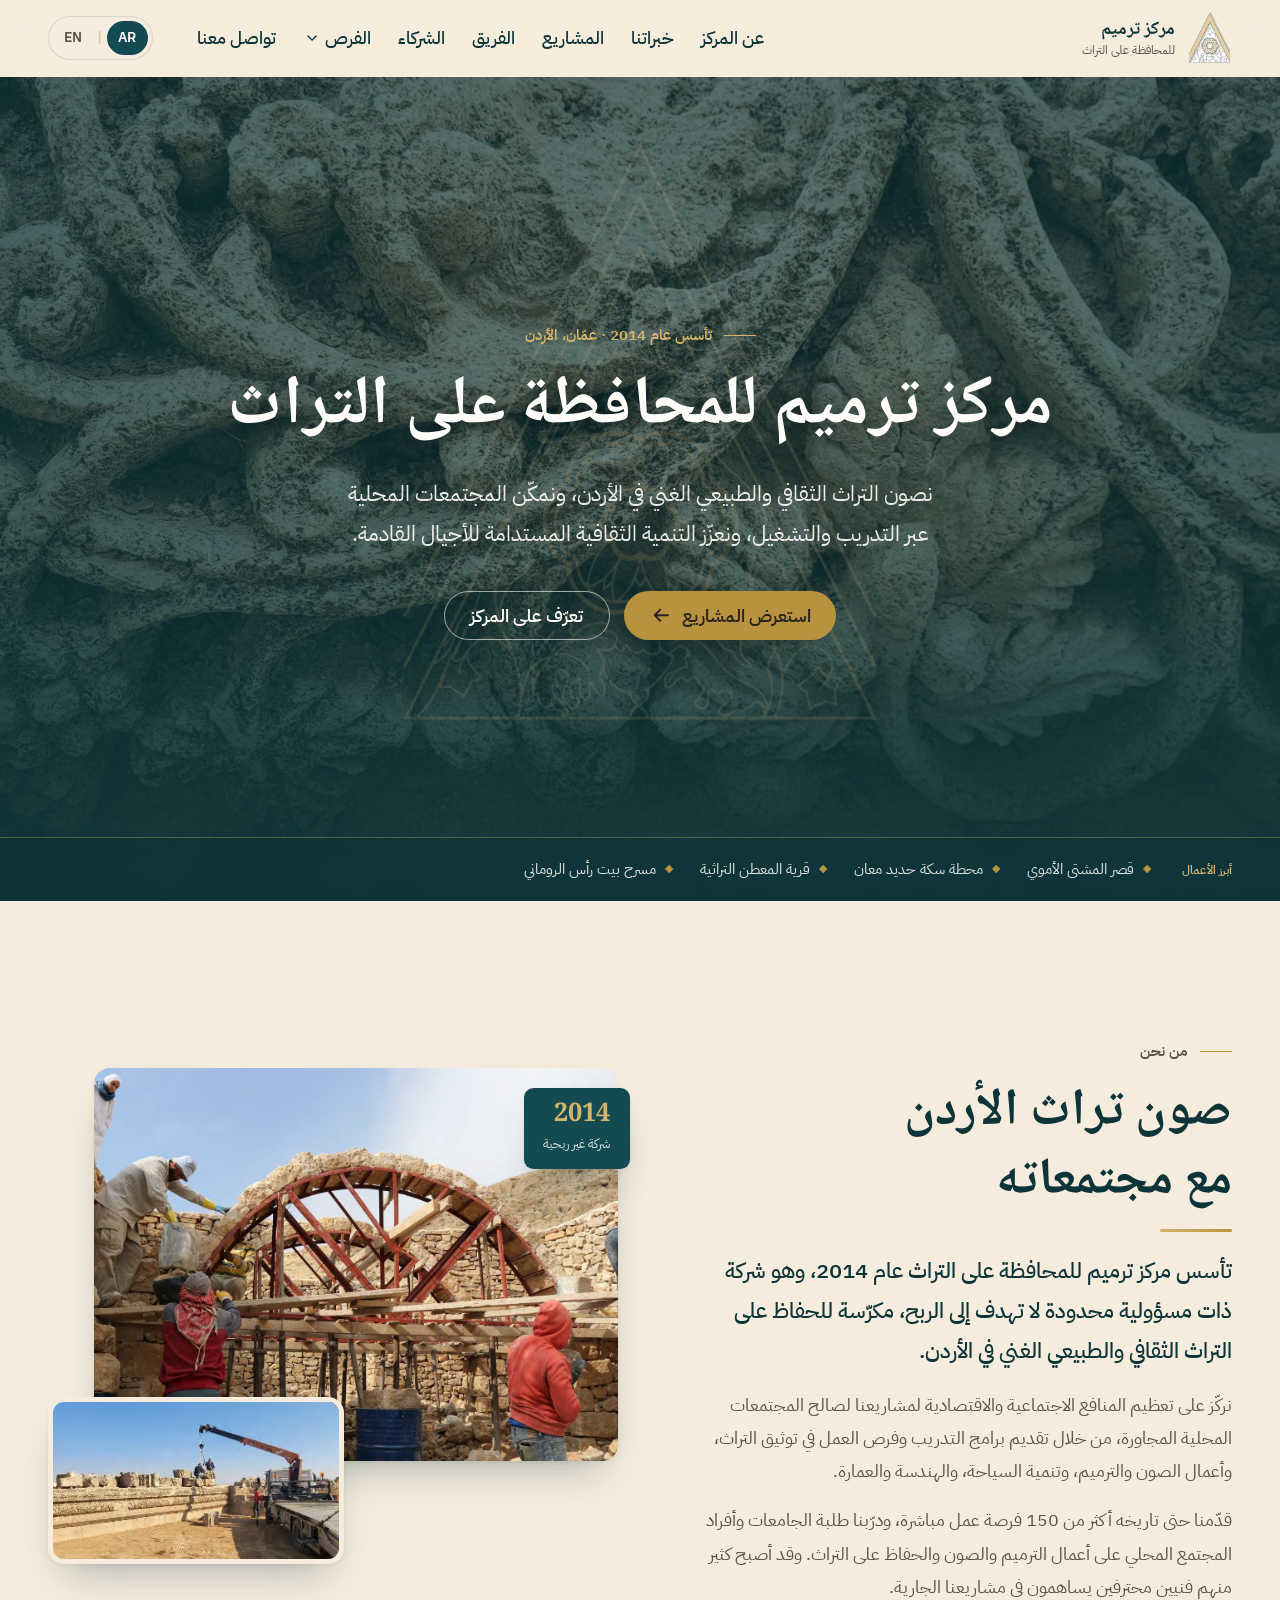
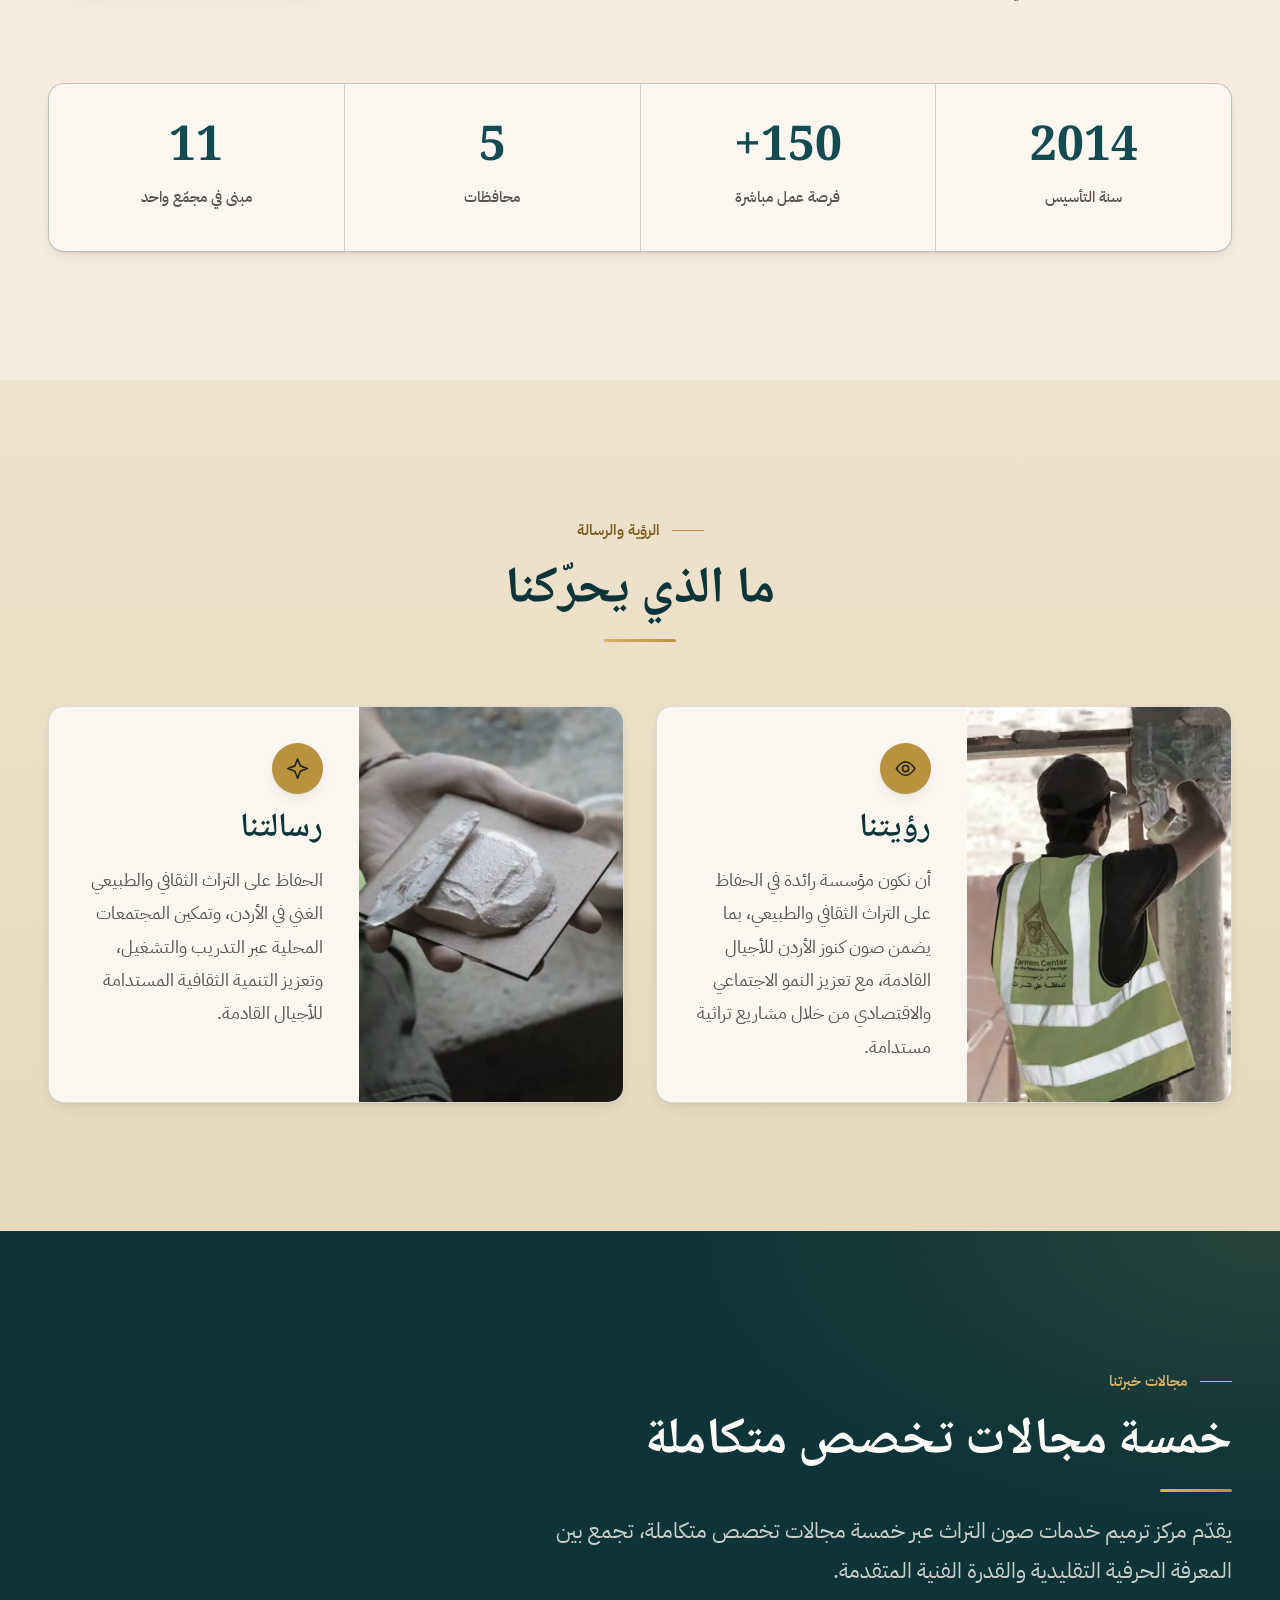
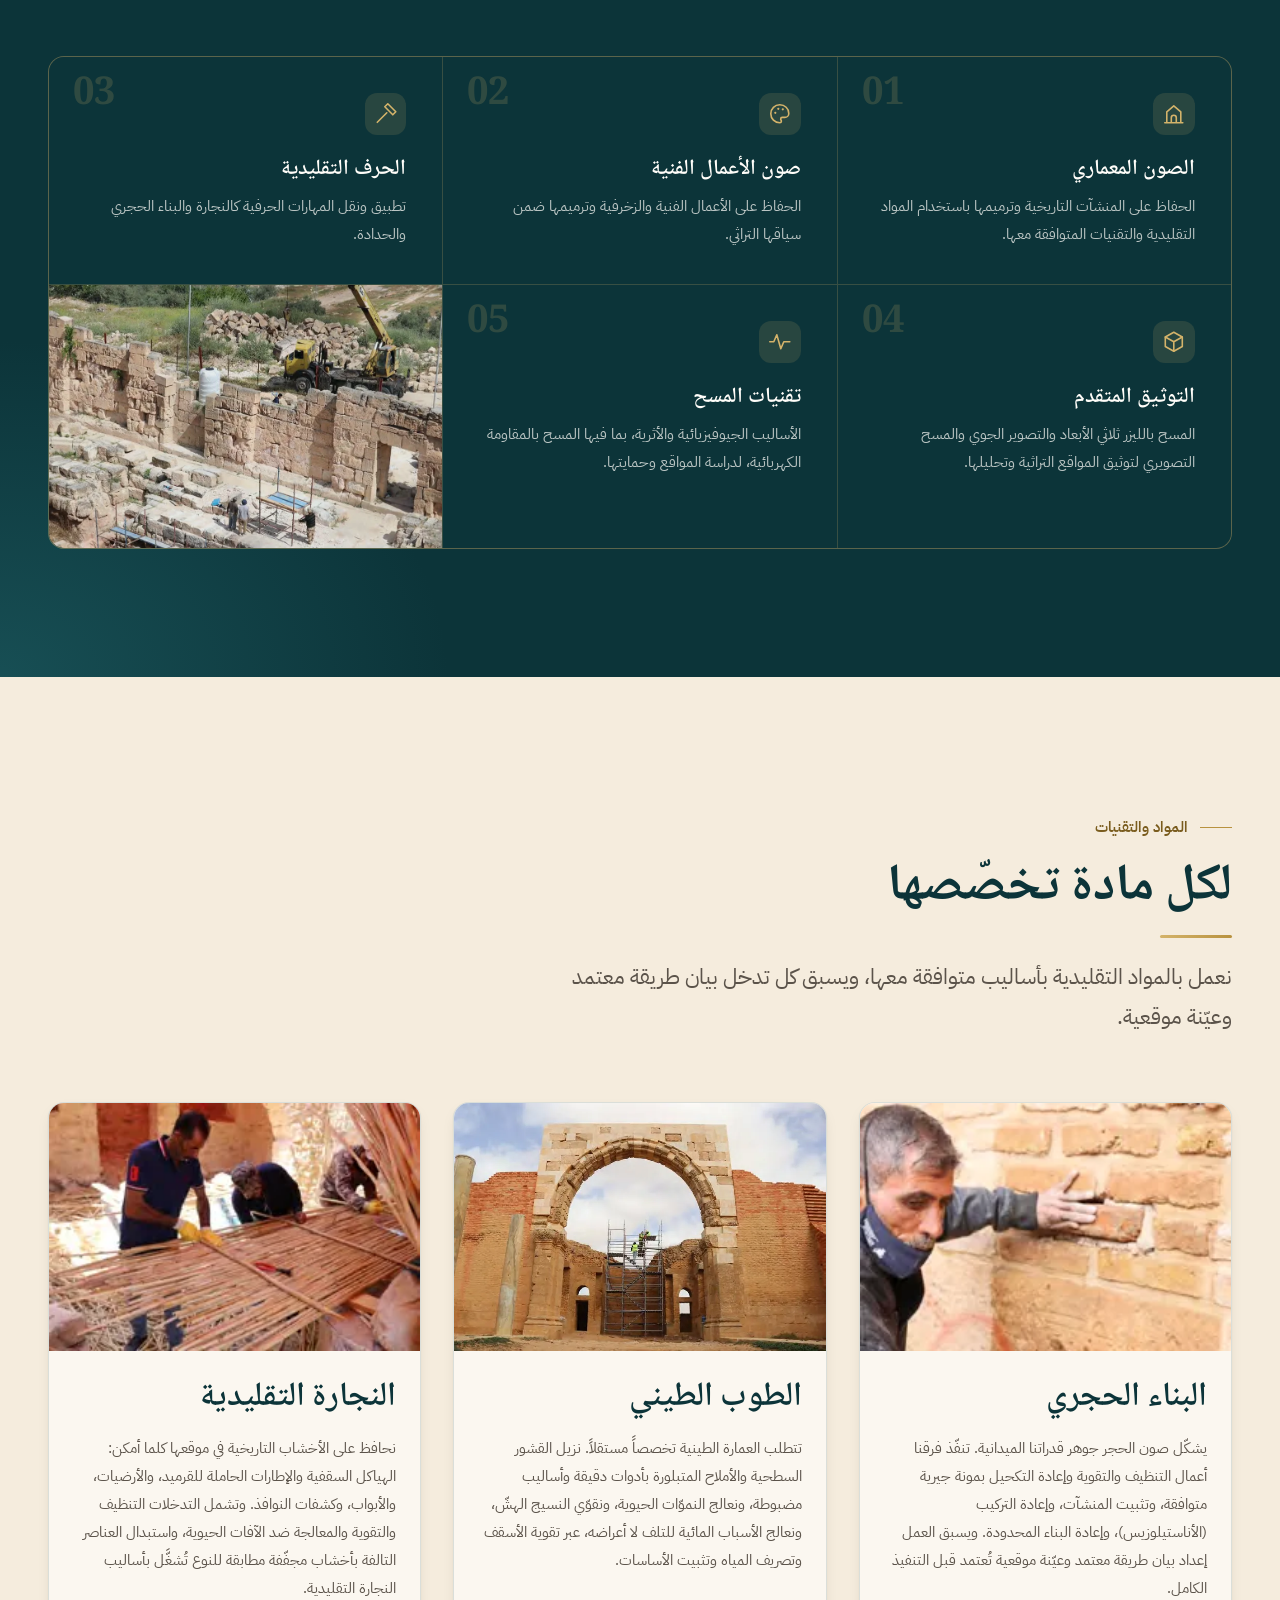
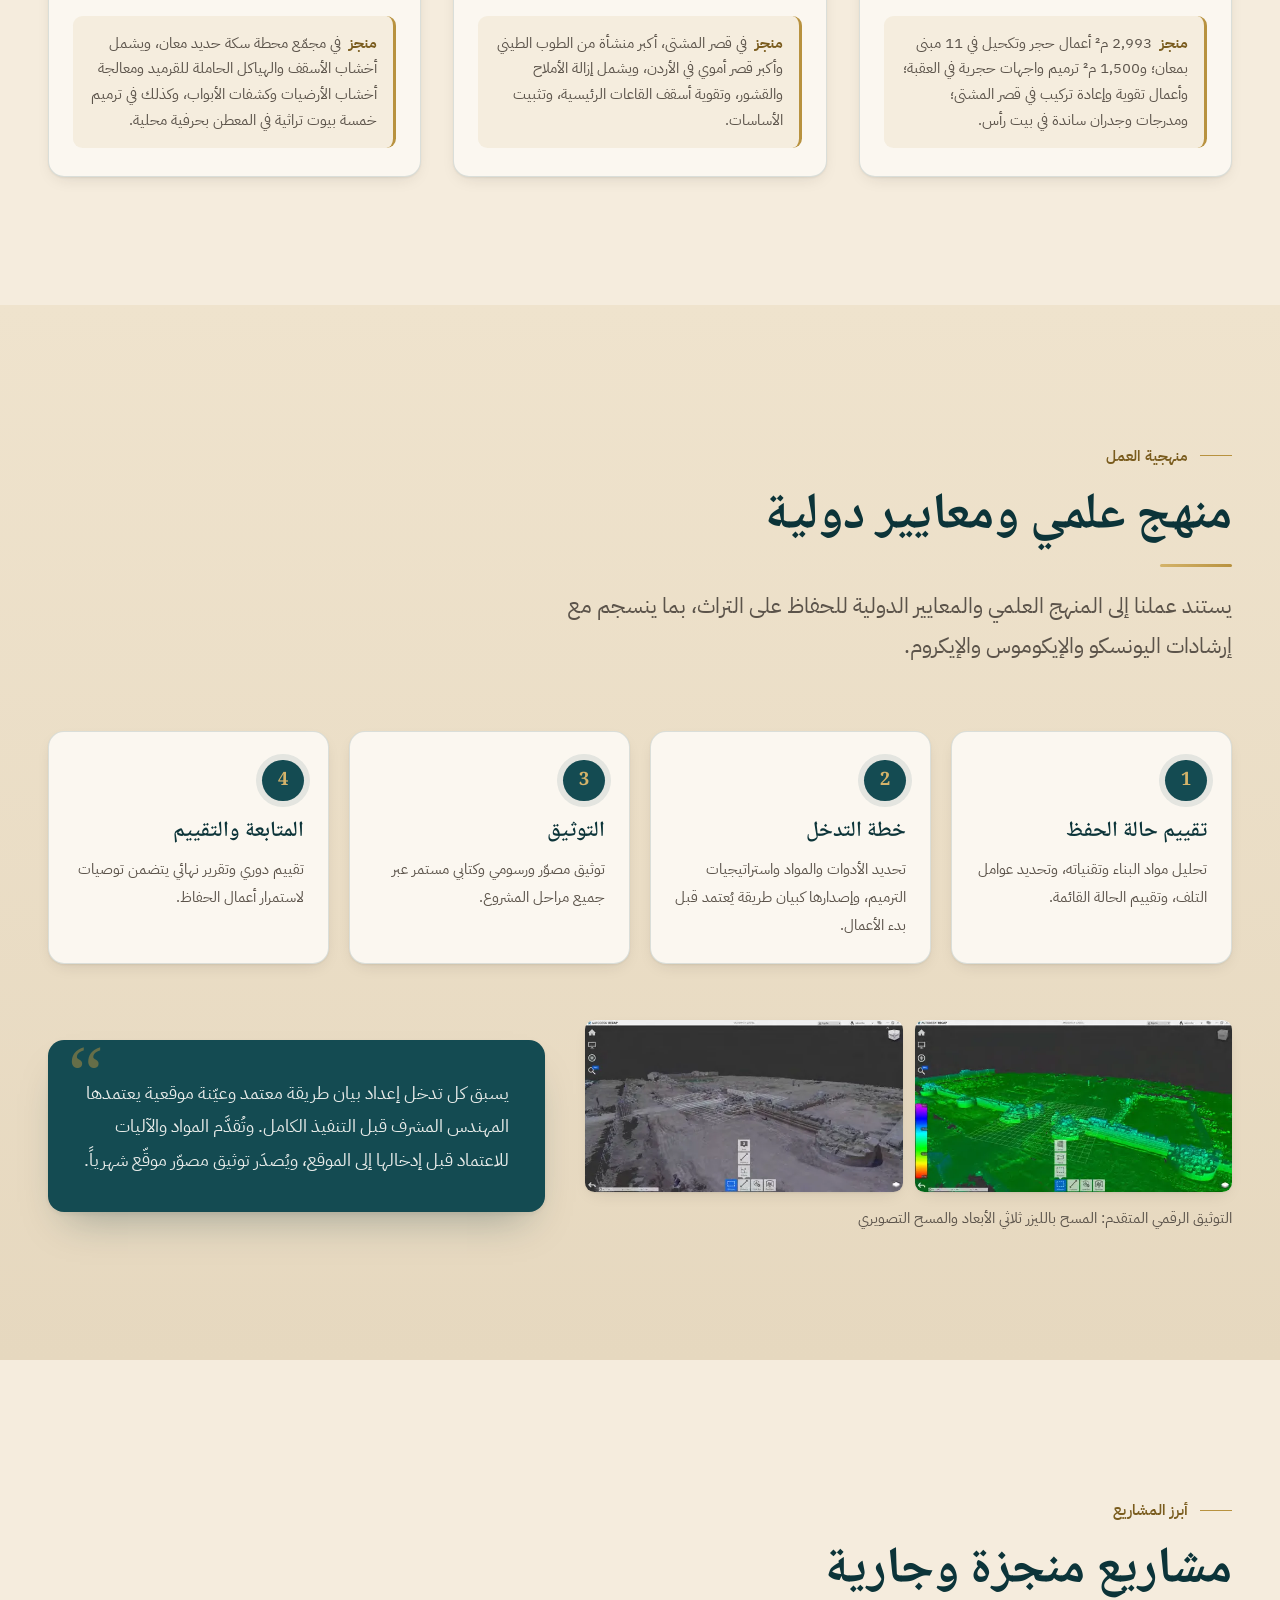
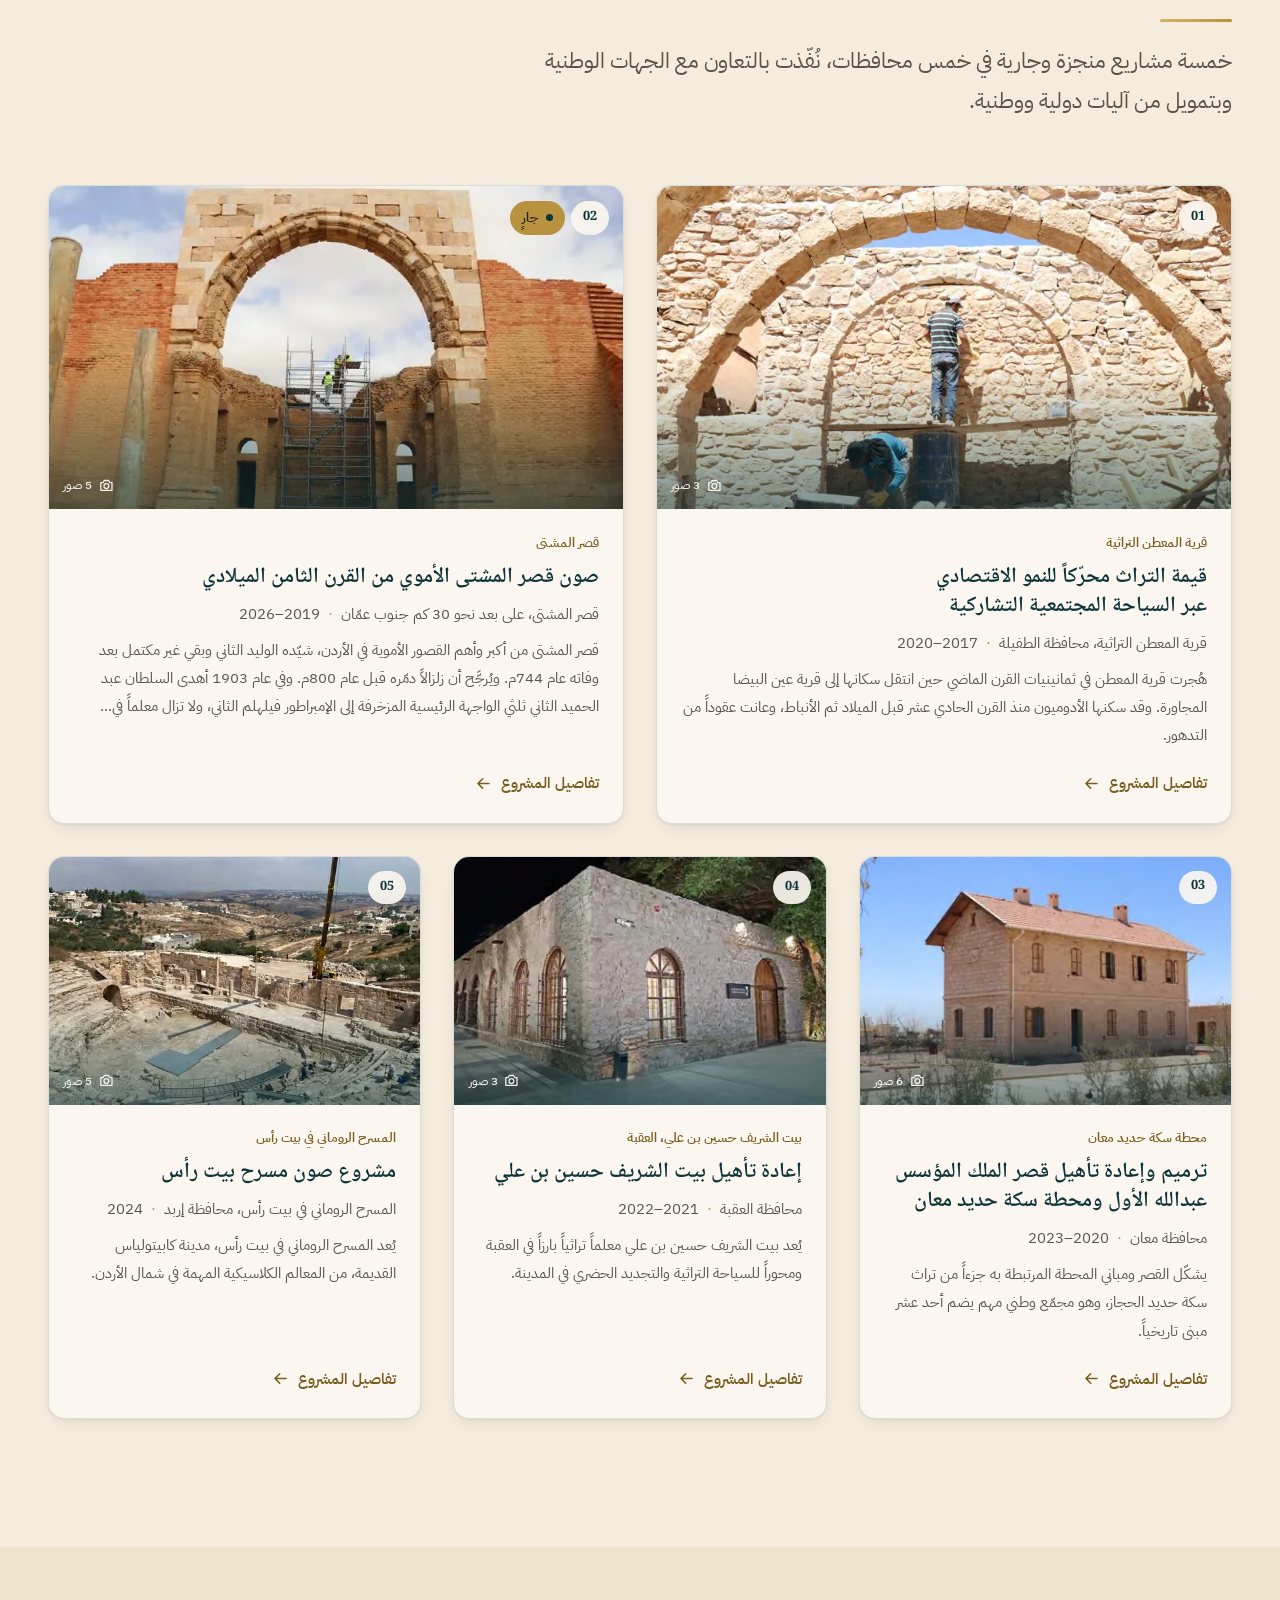
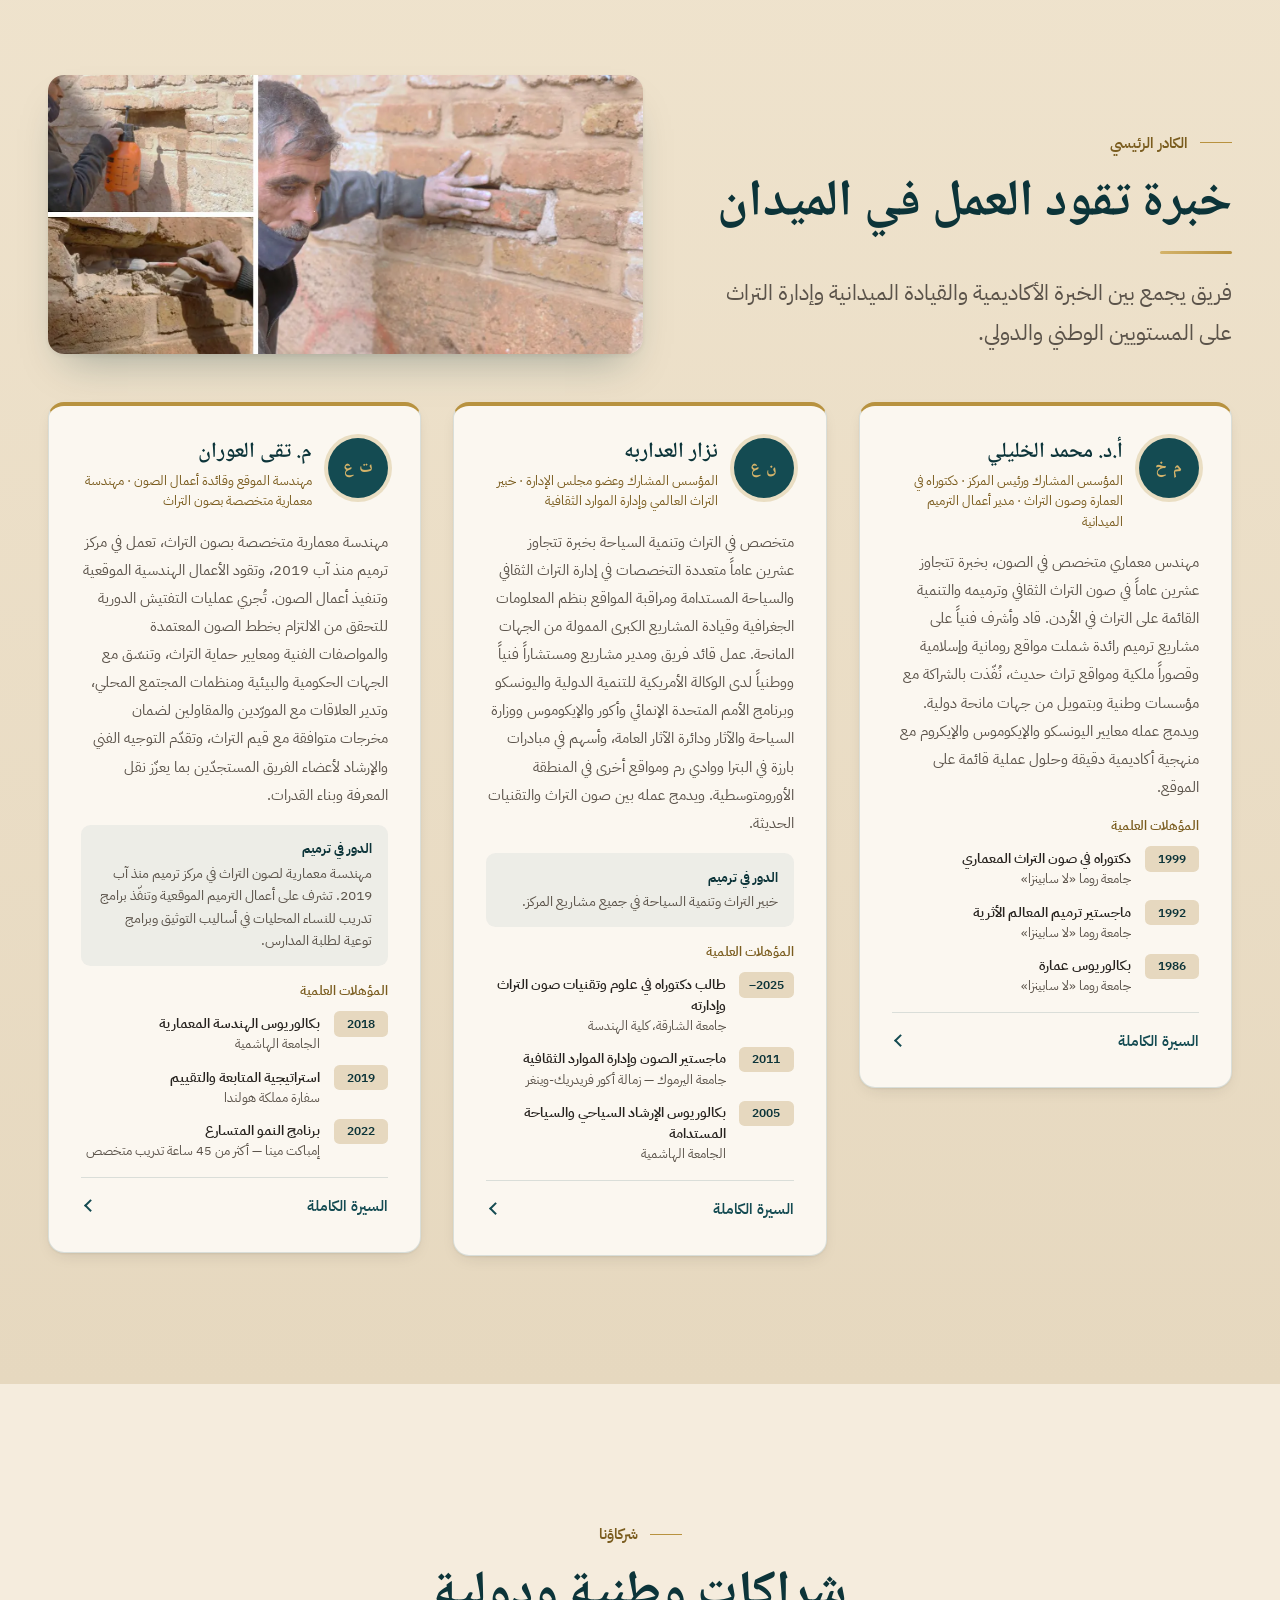
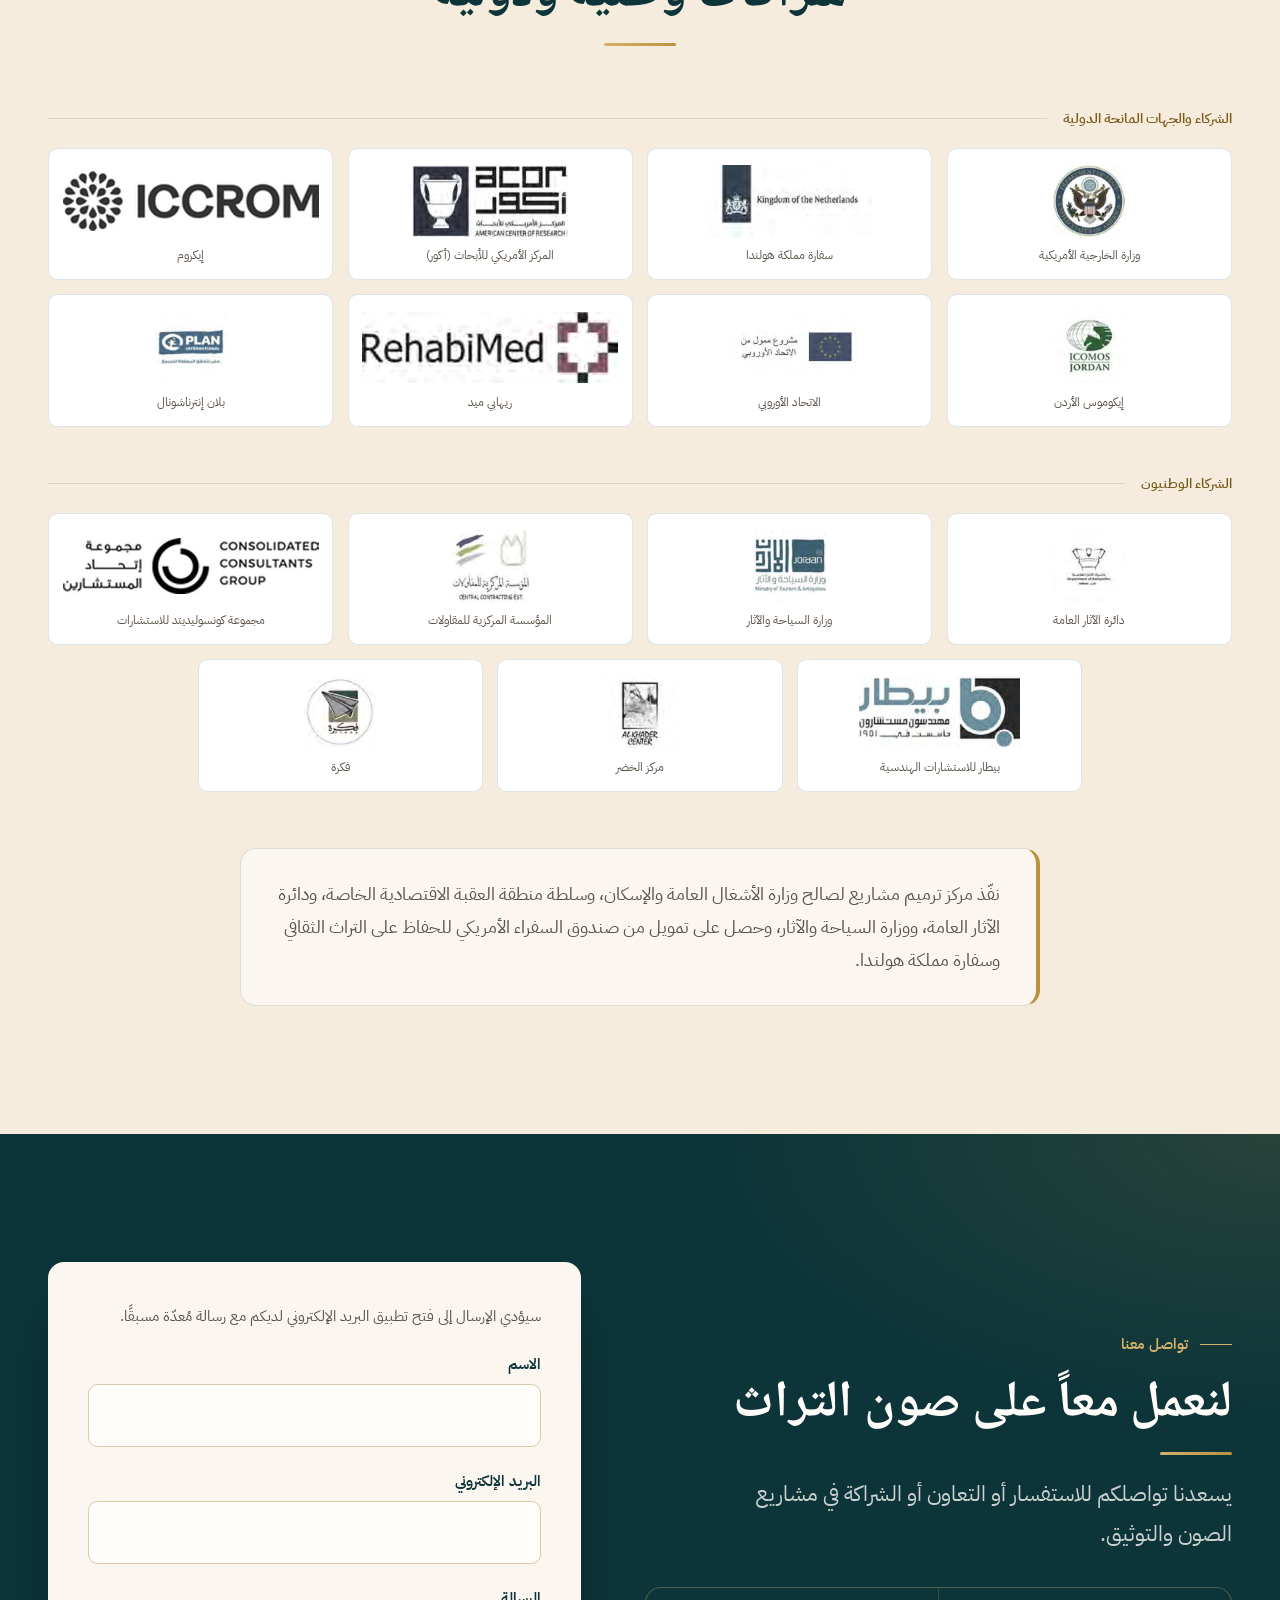
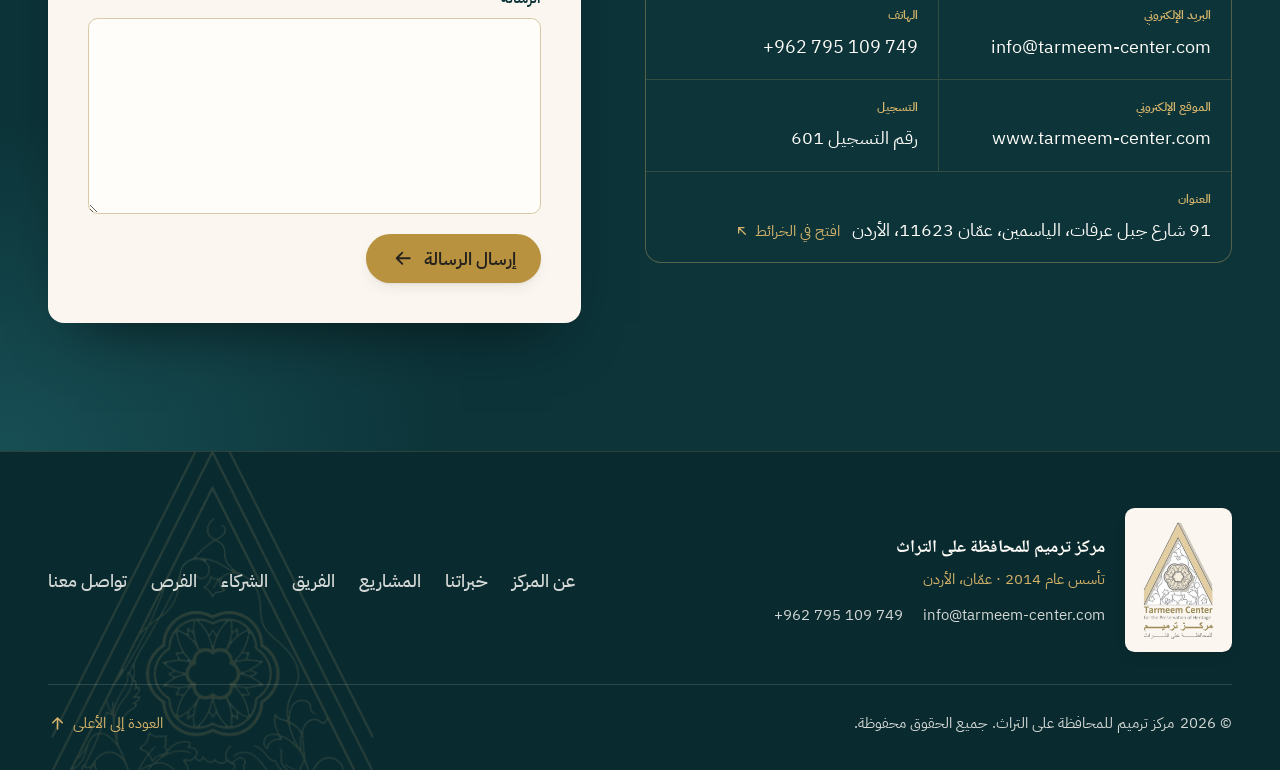
==== index.html @ 7878bd80 "Make Opportunities a collapsible dropdown in the mobile menu A chevron button beside "Opportunities"" ====
<!DOCTYPE html>
<html lang="ar" dir="rtl">
<head>
  <meta charset="utf-8">
  <meta name="viewport" content="width=device-width, initial-scale=1">
  <meta name="color-scheme" content="light">
  <meta name="theme-color" content="#144B52">

  <title data-i18n="meta.title">مركز ترميم للمحافظة على التراث</title>
  <meta name="description" content="مركز ترميم للمحافظة على التراث - شركة غير ربحية تأسست عام 2014 في عمّان، تعمل على صون التراث الثقافي والطبيعي في الأردن وتمكين المجتمعات المحلية." data-i18n-attr="content:meta.description">

  <link rel="canonical" href="https://abedgr.github.io/tarmeem-center/">

  <!--
    Open Graph / social sharing. These URLs must be ABSOLUTE to work on
    WhatsApp, Facebook, X, etc. Update them if the site moves to a custom domain.
    The OG image is a JPG on purpose: several crawlers still do not read WebP.
  -->
  <meta property="og:type" content="website">
  <meta property="og:site_name" content="مركز ترميم للمحافظة على التراث" data-i18n-attr="content:meta.title">
  <meta property="og:title" content="مركز ترميم للمحافظة على التراث" data-i18n-attr="content:meta.title">
  <meta property="og:description" content="مركز ترميم للمحافظة على التراث - شركة غير ربحية تأسست عام 2014 في عمّان، تعمل على صون التراث الثقافي والطبيعي في الأردن وتمكين المجتمعات المحلية." data-i18n-attr="content:meta.description">
  <meta property="og:url" content="https://abedgr.github.io/tarmeem-center/">
  <meta property="og:image" content="https://abedgr.github.io/tarmeem-center/assets/images/og-image.jpg">
  <meta property="og:image:type" content="image/jpeg">
  <meta property="og:image:width" content="1200">
  <meta property="og:image:height" content="630">
  <meta property="og:image:alt" content="مركز ترميم للمحافظة على التراث" data-i18n-attr="content:meta.title">
  <meta property="og:locale" content="ar_AR">
  <meta property="og:locale:alternate" content="en_US">
  <meta name="twitter:card" content="summary_large_image">
  <meta name="twitter:title" content="مركز ترميم للمحافظة على التراث" data-i18n-attr="content:meta.title">
  <meta name="twitter:description" content="مركز ترميم للمحافظة على التراث - شركة غير ربحية تأسست عام 2014 في عمّان، تعمل على صون التراث الثقافي والطبيعي في الأردن وتمكين المجتمعات المحلية." data-i18n-attr="content:meta.description">
  <meta name="twitter:image" content="https://abedgr.github.io/tarmeem-center/assets/images/og-image.jpg">

  <!-- Favicons -->
  <link rel="icon" href="assets/images/favicon-32.png" type="image/png" sizes="32x32">
  <link rel="icon" href="assets/images/favicon-192.png" type="image/png" sizes="192x192">
  <link rel="apple-touch-icon" href="assets/images/apple-touch-icon.png">

  <!-- Apply the saved language before first paint to avoid a flash of the wrong direction. -->
  <script>
    (function () {
      var root = document.documentElement;
      root.classList.add('js');
      try {
        var saved = localStorage.getItem('tarmeem-lang');
        if (saved === 'en' || saved === 'ar') {
          root.lang = saved;
          root.dir = saved === 'ar' ? 'rtl' : 'ltr';
        }
      } catch (e) { /* localStorage unavailable: keep the default */ }
    })();
  </script>

  <!-- Fonts: Noto Naskh Arabic + Lora for headings, IBM Plex Sans Arabic + IBM Plex Sans for body -->
  <link rel="preconnect" href="https://fonts.googleapis.com">
  <link rel="preconnect" href="https://fonts.gstatic.com" crossorigin>
  <link rel="stylesheet" href="https://fonts.googleapis.com/css2?family=IBM+Plex+Sans+Arabic:wght@400;500;600&family=IBM+Plex+Sans:wght@400;500;600&family=Lora:ital,wght@0,400;0,500;0,600;0,700;1,400&family=Noto+Naskh+Arabic:wght@400;500;600;700&display=swap">

  <link rel="preload" as="image" href="assets/images/hero.webp" fetchpriority="high">
  <link rel="stylesheet" href="css/style.css">
</head>
<body id="top">

  <a class="skip-link" href="#main" data-i18n="a11y.skip">الانتقال إلى المحتوى</a>

  <!-- ============================== HEADER ============================== -->
  <header class="site-header" id="site-header">
    <div class="container header-inner">
      <a class="brand" href="#top" aria-label="مركز ترميم للمحافظة على التراث - الرئيسية" data-i18n-attr="aria-label:brand.homeLink">
        <img class="brand__logo" src="assets/images/logo-mark.png" width="270" height="321" alt="" aria-hidden="true">
        <span class="brand__text">
          <span class="brand__name" data-i18n="brand.name">مركز ترميم</span>
          <span class="brand__sub" data-i18n="brand.sub">للمحافظة على التراث</span>
        </span>
      </a>

      <button class="nav-toggle" id="nav-toggle" type="button" aria-expanded="false" aria-controls="site-nav" aria-label="فتح القائمة" data-i18n-attr="aria-label:nav.open">
        <span class="nav-toggle__bar" aria-hidden="true"></span>
        <span class="nav-toggle__bar" aria-hidden="true"></span>
        <span class="nav-toggle__bar" aria-hidden="true"></span>
      </button>

      <nav class="site-nav" id="site-nav" aria-label="القائمة الرئيسية" data-i18n-attr="aria-label:nav.label">
        <ul class="site-nav__list">
          <li><a class="site-nav__link" href="#about" data-nav="about" data-i18n="nav.about">عن المركز</a></li>
          <li><a class="site-nav__link" href="#expertise" data-nav="expertise" data-i18n="nav.expertise">خبراتنا</a></li>
          <li><a class="site-nav__link" href="#projects" data-nav="projects" data-i18n="nav.projects">المشاريع</a></li>
          <li><a class="site-nav__link" href="#team" data-nav="team" data-i18n="nav.team">الفريق</a></li>
          <li><a class="site-nav__link" href="#partners" data-nav="partners" data-i18n="nav.partners">الشركاء</a></li>
          <li class="site-nav__item--sub">
            <a class="site-nav__link" href="opportunities.html"><span data-i18n="nav.opportunities">الفرص</span><svg class="icon site-nav__caret" viewBox="0 0 24 24" aria-hidden="true" focusable="false"><path d="M6 9l6 6 6-6"/></svg></a>
            <button class="site-nav__subtoggle" type="button" aria-expanded="false" aria-controls="nav-sub-opp" aria-label="عرض الوظائف والدعوات" data-i18n-attr="aria-label:nav.subToggle"><svg class="icon" viewBox="0 0 24 24" aria-hidden="true" focusable="false"><path d="M6 9l6 6 6-6"/></svg></button>
            <ul class="site-nav__sub" id="nav-sub-opp">
              <li><a class="site-nav__sublink" href="jobs.html" data-i18n="nav.jobs">الوظائف</a></li>
              <li><a class="site-nav__sublink" href="calls.html" data-i18n="nav.calls">الدعوات</a></li>
            </ul>
          </li>
          <li><a class="site-nav__link" href="#contact" data-nav="contact" data-i18n="nav.contact">تواصل معنا</a></li>
        </ul>

        <div class="lang-toggle" role="group" aria-label="اللغة" data-i18n-attr="aria-label:lang.label">
          <button type="button" class="lang-toggle__btn" data-lang="ar" lang="ar" aria-pressed="true" aria-label="العربية">AR</button>
          <span class="lang-toggle__sep" aria-hidden="true">|</span>
          <button type="button" class="lang-toggle__btn" data-lang="en" lang="en" aria-pressed="false" aria-label="English">EN</button>
        </div>
      </nav>
    </div>
  </header>

  <main id="main">

    <!-- ============================== HERO ============================== -->
    <section class="hero" aria-labelledby="hero-title">
      <img class="hero__image" src="assets/images/hero.webp" width="1600" height="1199" fetchpriority="high" decoding="async"
           alt="تفاصيل زخرفة حجرية أموية منحوتة بأوراق العنب والكروم"
           data-i18n-attr="alt:hero.imageAlt">
      <div class="hero__overlay" aria-hidden="true"></div>
      <div class="hero__pattern" aria-hidden="true"></div>

      <div class="container hero__content">
        <p class="eyebrow eyebrow--light" data-i18n="hero.eyebrow">تأسس عام 2014 · عمّان، الأردن</p>
        <h1 class="hero__title" id="hero-title" data-i18n="hero.title">مركز ترميم للمحافظة على التراث</h1>
        <p class="hero__mission" data-i18n="hero.mission">نصون التراث الثقافي والطبيعي الغني في الأردن، ونمكّن المجتمعات المحلية عبر التدريب والتشغيل، ونعزّز التنمية الثقافية المستدامة للأجيال القادمة.</p>
        <div class="hero__actions">
          <a class="btn btn--primary" href="#projects">
            <span data-i18n="hero.cta">استعرض المشاريع</span>
            <svg class="icon icon--dir" viewBox="0 0 24 24" aria-hidden="true" focusable="false"><path d="M5 12h14M13 6l6 6-6 6"/></svg>
          </a>
          <a class="btn btn--ghost" href="#about" data-i18n="hero.ctaSecondary">تعرّف على المركز</a>
        </div>
      </div>

      <div class="hero__strip">
        <div class="container hero__strip-inner">
          <p class="hero__strip-label" data-i18n="hero.highlights">أبرز الأعمال</p>
          <ul class="hero__strip-list">
            <li data-i18n="hero.h1">قصر المشتى الأموي</li>
            <li data-i18n="hero.h2">محطة سكة حديد معان</li>
            <li data-i18n="hero.h3">قرية المعطن التراثية</li>
            <li data-i18n="hero.h4">مسرح بيت رأس الروماني</li>
          </ul>
        </div>
      </div>
    </section>

    <!-- ============================== ABOUT ============================== -->
    <section class="section about" id="about" aria-labelledby="about-title">
      <div class="container">
        <div class="about__layout">
          <div class="about__text reveal">
            <p class="eyebrow" data-i18n="about.eyebrow">من نحن</p>
            <h2 class="section-title" id="about-title" data-i18n="about.title">صون تراث الأردن مع مجتمعاته</h2>
            <p class="about__lead" data-i18n="about.p1">تأسس مركز ترميم للمحافظة على التراث عام 2014.</p>
            <p data-i18n="about.p2"></p>
            <p data-i18n="about.p3"></p>
          </div>

          <figure class="about__media reveal">
            <img class="about__img about__img--main" src="assets/images/site/about-field.webp" width="1400" height="946" loading="lazy" decoding="async"
                 alt="" data-i18n-attr="alt:about.imageAlt1">
            <img class="about__img about__img--inset" src="assets/images/site/about-crane.webp" width="763" height="343" loading="lazy" decoding="async"
                 alt="" data-i18n-attr="alt:about.imageAlt2">
            <span class="about__badge">
              <strong>2014</strong>
              <span data-i18n="about.badge">شركة غير ربحية</span>
            </span>
          </figure>
        </div>

        <!-- Key numbers. data-stat-static keeps a value from counting up (e.g. a year). -->
        <dl class="stats reveal" aria-label="أرقام رئيسية" data-i18n-attr="aria-label:stats.label">
          <div class="stat">
            <dt class="stat__label" data-i18n="stats.founded">سنة التأسيس</dt>
            <dd class="stat__value" data-stat-value="2014" data-stat-static>2014</dd>
          </div>
          <div class="stat">
            <dt class="stat__label" data-i18n="stats.jobs">فرصة عمل مباشرة</dt>
            <dd class="stat__value" data-stat-value="150" data-stat-suffix="+">150+</dd>
          </div>
          <div class="stat">
            <dt class="stat__label" data-i18n="stats.governorates">محافظات</dt>
            <dd class="stat__value" data-stat-value="5">5</dd>
          </div>
          <div class="stat">
            <dt class="stat__label" data-i18n="stats.buildings">مبنى في مجمّع واحد</dt>
            <dd class="stat__value" data-stat-value="11">11</dd>
          </div>
        </dl>
      </div>
    </section>

    <!-- ============================== VISION & MISSION ============================== -->
    <section class="section section--tint vm" id="vision" aria-labelledby="vm-title">
      <div class="container">
        <header class="section-header section-header--center reveal">
          <p class="eyebrow" data-i18n="vm.eyebrow">الرؤية والرسالة</p>
          <h2 class="section-title" id="vm-title" data-i18n="vm.title">ما الذي يحرّكنا</h2>
        </header>

        <div class="vm__grid">
          <article class="vm__card reveal">
            <div class="vm__media">
              <img src="assets/images/site/vision-worker.webp" width="359" height="538" loading="lazy" decoding="async" alt="" data-i18n-attr="alt:vm.visionAlt">
            </div>
            <div class="vm__body">
              <span class="vm__mark" aria-hidden="true">
                <svg viewBox="0 0 24 24" focusable="false"><path d="M12 5C6.5 5 2.5 12 2.5 12S6.5 19 12 19s9.5-7 9.5-7S17.5 5 12 5z"/><circle cx="12" cy="12" r="3.2"/></svg>
              </span>
              <h3 class="vm__title" data-i18n="vm.visionTitle">رؤيتنا</h3>
              <p data-i18n="vm.vision"></p>
            </div>
          </article>

          <article class="vm__card reveal" style="--i:1">
            <div class="vm__media">
              <img src="assets/images/site/mission-stucco.webp" width="1200" height="800" loading="lazy" decoding="async" alt="" data-i18n-attr="alt:vm.missionAlt">
            </div>
            <div class="vm__body">
              <span class="vm__mark" aria-hidden="true">
                <svg viewBox="0 0 24 24" focusable="false"><path d="M12 2 L14.8 9.2 L22 12 L14.8 14.8 L12 22 L9.2 14.8 L2 12 L9.2 9.2 Z"/></svg>
              </span>
              <h3 class="vm__title" data-i18n="vm.missionTitle">رسالتنا</h3>
              <p data-i18n="vm.mission"></p>
            </div>
          </article>
        </div>
      </div>
    </section>

    <!-- ============================== EXPERTISE ============================== -->
    <section class="section section--dark expertise" id="expertise" aria-labelledby="exp-title">
      <div class="container">
        <header class="section-header reveal">
          <p class="eyebrow eyebrow--light" data-i18n="exp.eyebrow">مجالات خبرتنا</p>
          <h2 class="section-title section-title--light" id="exp-title" data-i18n="exp.title">خمسة مجالات تخصص متكاملة</h2>
          <p class="section-lead section-lead--light" data-i18n="exp.lead"></p>
        </header>

        <ul class="exp__grid">
          <li class="exp__card reveal">
            <span class="exp__num">01</span>
            <svg class="exp__icon" viewBox="0 0 24 24" aria-hidden="true" focusable="false"><path d="M3 21h18M5 21V10l7-6 7 6v11M9.5 21v-5a2.5 2.5 0 0 1 5 0v5"/></svg>
            <h3 class="exp__title" data-i18n="exp.1.title">الصون المعماري</h3>
            <p data-i18n="exp.1.text"></p>
          </li>
          <li class="exp__card reveal" style="--i:1">
            <span class="exp__num">02</span>
            <svg class="exp__icon" viewBox="0 0 24 24" aria-hidden="true" focusable="false"><path d="M12 3a9 9 0 1 0 0 18c1 0 1.6-.8 1.6-1.6 0-.9-.7-1.4-.7-2.2 0-.9.7-1.6 1.6-1.6H17a4 4 0 0 0 4-4C21 6.6 17 3 12 3z"/><circle cx="7.5" cy="11" r="1.1"/><circle cx="10.5" cy="7" r="1.1"/><circle cx="15" cy="7.5" r="1.1"/></svg>
            <h3 class="exp__title" data-i18n="exp.2.title">صون الأعمال الفنية</h3>
            <p data-i18n="exp.2.text"></p>
          </li>
          <li class="exp__card reveal" style="--i:2">
            <span class="exp__num">03</span>
            <svg class="exp__icon" viewBox="0 0 24 24" aria-hidden="true" focusable="false"><path d="M13 7l4 4M3.5 20.5l9.5-9.5M11 5l3-3 8 8-3 3z"/></svg>
            <h3 class="exp__title" data-i18n="exp.3.title">الحرف التقليدية</h3>
            <p data-i18n="exp.3.text"></p>
          </li>
          <li class="exp__card reveal" style="--i:3">
            <span class="exp__num">04</span>
            <svg class="exp__icon" viewBox="0 0 24 24" aria-hidden="true" focusable="false"><path d="M12 2.5l8.5 4.75v9.5L12 21.5l-8.5-4.75v-9.5z"/><path d="M12 12l8.5-4.75M12 12v9.5M12 12L3.5 7.25"/></svg>
            <h3 class="exp__title" data-i18n="exp.4.title">التوثيق المتقدم</h3>
            <p data-i18n="exp.4.text"></p>
          </li>
          <li class="exp__card reveal" style="--i:4">
            <span class="exp__num">05</span>
            <svg class="exp__icon" viewBox="0 0 24 24" aria-hidden="true" focusable="false"><path d="M2 12h4l3-7 4 14 3-7h6"/></svg>
            <h3 class="exp__title" data-i18n="exp.5.title">تقنيات المسح</h3>
            <p data-i18n="exp.5.text"></p>
          </li>
          <li class="exp__photo reveal" style="--i:5">
            <img src="assets/images/site/expertise-site.webp" width="953" height="636" loading="lazy" decoding="async" alt="" data-i18n-attr="alt:exp.imageAlt">
          </li>
        </ul>
      </div>
    </section>

    <!-- ============================== MATERIALS & TECHNIQUES ============================== -->
    <section class="section materials" id="materials" aria-labelledby="mat-title">
      <div class="container">
        <header class="section-header reveal">
          <p class="eyebrow" data-i18n="mat.eyebrow">المواد والتقنيات</p>
          <h2 class="section-title" id="mat-title" data-i18n="mat.title">لكل مادة تخصّصها</h2>
          <p class="section-lead" data-i18n="mat.lead"></p>
        </header>

        <div class="mat__grid">
          <article class="mat__card reveal">
            <div class="mat__media">
              <img src="assets/images/site/material-masonry.webp" width="249" height="172" loading="lazy" decoding="async" alt="" data-i18n-attr="alt:mat.masonry.alt">
            </div>
            <div class="mat__body">
              <h3 class="mat__title" data-i18n="mat.masonry.title">البناء الحجري</h3>
              <p data-i18n="mat.masonry.text"></p>
              <p class="mat__delivered"><strong data-i18n="mat.delivered">منجز</strong> <span data-i18n="mat.masonry.delivered"></span></p>
            </div>
          </article>

          <article class="mat__card reveal" style="--i:1">
            <div class="mat__media">
              <img src="assets/images/projects/mshatta-1.webp" width="722" height="481" loading="lazy" decoding="async" alt="" data-i18n-attr="alt:mat.mudbrick.alt">
            </div>
            <div class="mat__body">
              <h3 class="mat__title" data-i18n="mat.mudbrick.title">الطوب الطيني</h3>
              <p data-i18n="mat.mudbrick.text"></p>
              <p class="mat__delivered"><strong data-i18n="mat.delivered">منجز</strong> <span data-i18n="mat.mudbrick.delivered"></span></p>
            </div>
          </article>

          <article class="mat__card reveal" style="--i:2">
            <div class="mat__media">
              <img src="assets/images/site/material-carpentry.webp" width="258" height="172" loading="lazy" decoding="async" alt="" data-i18n-attr="alt:mat.carpentry.alt">
            </div>
            <div class="mat__body">
              <h3 class="mat__title" data-i18n="mat.carpentry.title">النجارة التقليدية</h3>
              <p data-i18n="mat.carpentry.text"></p>
              <p class="mat__delivered"><strong data-i18n="mat.delivered">منجز</strong> <span data-i18n="mat.carpentry.delivered"></span></p>
            </div>
          </article>
        </div>
      </div>
    </section>

    <!-- ============================== METHODOLOGY ============================== -->
    <section class="section section--tint method" id="methodology" aria-labelledby="method-title">
      <div class="container">
        <header class="section-header reveal">
          <p class="eyebrow" data-i18n="method.eyebrow">منهجية العمل</p>
          <h2 class="section-title" id="method-title" data-i18n="method.title">منهج علمي ومعايير دولية</h2>
          <p class="section-lead" data-i18n="method.lead"></p>
        </header>

        <ol class="steps">
          <li class="step reveal">
            <span class="step__num" aria-hidden="true">1</span>
            <h3 class="step__title" data-i18n="method.1.title">تقييم حالة الحفظ</h3>
            <p data-i18n="method.1.text"></p>
          </li>
          <li class="step reveal" style="--i:1">
            <span class="step__num" aria-hidden="true">2</span>
            <h3 class="step__title" data-i18n="method.2.title">خطة التدخل</h3>
            <p data-i18n="method.2.text"></p>
          </li>
          <li class="step reveal" style="--i:2">
            <span class="step__num" aria-hidden="true">3</span>
            <h3 class="step__title" data-i18n="method.3.title">التوثيق</h3>
            <p data-i18n="method.3.text"></p>
          </li>
          <li class="step reveal" style="--i:3">
            <span class="step__num" aria-hidden="true">4</span>
            <h3 class="step__title" data-i18n="method.4.title">المتابعة والتقييم</h3>
            <p data-i18n="method.4.text"></p>
          </li>
        </ol>

        <div class="method__bottom">
          <figure class="method__scans reveal">
            <div class="method__scan-row">
              <img src="assets/images/site/method-scan-1.webp" width="580" height="314" loading="lazy" decoding="async" alt="" data-i18n-attr="alt:method.scan1Alt">
              <img src="assets/images/site/method-scan-2.webp" width="584" height="317" loading="lazy" decoding="async" alt="" data-i18n-attr="alt:method.scan2Alt">
            </div>
            <figcaption data-i18n="method.caption"></figcaption>
          </figure>
          <blockquote class="method__note reveal" style="--i:1">
            <p data-i18n="method.note"></p>
          </blockquote>
        </div>
      </div>
    </section>

    <!-- ============================== PROJECTS ============================== -->
    <section class="section projects" id="projects" aria-labelledby="projects-title">
      <div class="container">
        <header class="section-header reveal">
          <p class="eyebrow" data-i18n="projects.eyebrow">أبرز المشاريع</p>
          <h2 class="section-title" id="projects-title" data-i18n="projects.title">مشاريع منجزة وجارية</h2>
          <p class="section-lead" data-i18n="projects.subtitle"></p>
        </header>

        <ul class="project-grid" id="project-grid" aria-labelledby="projects-title">
          <!-- Project cards are rendered from js/projects.js -->
        </ul>
      </div>
    </section>

    <!-- ============================== TEAM ============================== -->
    <section class="section section--tint team" id="team" aria-labelledby="team-title">
      <div class="container">
        <div class="team__intro">
          <header class="section-header reveal">
            <p class="eyebrow" data-i18n="team.eyebrow">الكادر الرئيسي</p>
            <h2 class="section-title" id="team-title" data-i18n="team.title">خبرة تقود العمل في الميدان</h2>
            <p class="section-lead" data-i18n="team.lead"></p>
          </header>
          <figure class="team__photo reveal">
            <img src="assets/images/site/team-field.webp" width="1400" height="655" loading="lazy" decoding="async" alt="" data-i18n-attr="alt:team.photoAlt">
          </figure>
        </div>

        <ul class="team__grid" id="team-grid">
          <!-- Rendered from js/content.js -->
        </ul>
      </div>
    </section>

    <!-- ============================== PARTNERS ============================== -->
    <section class="section partners" id="partners" aria-labelledby="partners-title">
      <div class="container">
        <header class="section-header section-header--center reveal">
          <p class="eyebrow" data-i18n="partners.eyebrow">شركاؤنا</p>
          <h2 class="section-title" id="partners-title" data-i18n="partners.title">شراكات وطنية ودولية</h2>
        </header>

        <div class="partners__group reveal">
          <h3 class="partners__heading" data-i18n="partners.international">الشركاء والجهات المانحة الدولية</h3>
          <ul class="partners__grid" id="partners-international"></ul>
        </div>
        <div class="partners__group reveal">
          <h3 class="partners__heading" data-i18n="partners.national">الشركاء الوطنيون</h3>
          <ul class="partners__grid" id="partners-national"></ul>
        </div>

        <p class="partners__statement reveal" data-i18n="partners.statement"></p>
      </div>
    </section>

    <!-- ============================== CONTACT ============================== -->
    <section class="section section--dark contact" id="contact" aria-labelledby="contact-title">
      <div class="container">
        <div class="contact__grid">
          <div class="contact__info reveal">
            <p class="eyebrow eyebrow--light" data-i18n="contact.eyebrow">تواصل معنا</p>
            <h2 class="section-title section-title--light" id="contact-title" data-i18n="contact.title">لنعمل معاً على صون التراث</h2>
            <p class="section-lead section-lead--light" data-i18n="contact.subtitle"></p>

            <dl class="contact__list">
              <div class="contact__item">
                <dt data-i18n="contact.email">البريد الإلكتروني</dt>
                <dd><a id="contact-email" href="mailto:info@tarmeem-center.com" dir="ltr">info@tarmeem-center.com</a></dd>
              </div>
              <div class="contact__item">
                <dt data-i18n="contact.phone">الهاتف</dt>
                <dd><a href="tel:+962795109749" dir="ltr">+962 795 109 749</a></dd>
              </div>
              <div class="contact__item">
                <dt data-i18n="contact.website">الموقع الإلكتروني</dt>
                <dd><a href="https://www.tarmeem-center.com" dir="ltr" rel="noopener" target="_blank">www.tarmeem-center.com</a></dd>
              </div>
              <div class="contact__item">
                <dt data-i18n="contact.registration">التسجيل</dt>
                <dd data-i18n="contact.registrationValue">رقم التسجيل 601</dd>
              </div>
              <div class="contact__item contact__item--wide">
                <dt data-i18n="contact.address">العنوان</dt>
                <dd>
                  <span data-i18n="contact.addressValue">91 شارع جبل عرفات، الياسمين، عمّان 11623، الأردن</span>
                  <a class="contact__map" href="https://www.google.com/maps/search/?api=1&amp;query=91+Jabal+Arafat+St%2C+Yasmeen%2C+Amman+11623%2C+Jordan" rel="noopener" target="_blank">
                    <span data-i18n="contact.map">افتح في الخرائط</span>
                    <svg class="icon icon--dir" viewBox="0 0 24 24" aria-hidden="true" focusable="false"><path d="M7 17L17 7M9 7h8v8"/></svg>
                  </a>
                </dd>
              </div>
            </dl>
          </div>

          <form class="contact-form reveal" id="contact-form" action="#" method="get">
            <p class="contact-form__note" data-i18n="form.note">سيؤدي الإرسال إلى فتح تطبيق البريد الإلكتروني لديكم مع رسالة مُعدّة مسبقًا.</p>

            <div class="field">
              <label class="field__label" for="form-name" data-i18n="form.name">الاسم</label>
              <input class="field__input" id="form-name" name="name" type="text" autocomplete="name" required>
            </div>

            <div class="field">
              <label class="field__label" for="form-email" data-i18n="form.email">البريد الإلكتروني</label>
              <input class="field__input" id="form-email" name="email" type="email" autocomplete="email" inputmode="email" dir="ltr" required>
            </div>

            <div class="field">
              <label class="field__label" for="form-message" data-i18n="form.message">الرسالة</label>
              <textarea class="field__input" id="form-message" name="message" rows="5" required></textarea>
            </div>

            <button class="btn btn--primary" type="submit">
              <span data-i18n="form.submit">إرسال الرسالة</span>
              <svg class="icon icon--dir" viewBox="0 0 24 24" aria-hidden="true" focusable="false"><path d="M5 12h14M13 6l6 6-6 6"/></svg>
            </button>
          </form>
        </div>
      </div>
    </section>
  </main>

  <!-- ============================== FOOTER ============================== -->
  <footer class="site-footer">
    <div class="container footer-inner">
      <div class="footer__brand">
        <img class="footer__logo" src="assets/images/logo-full.png" width="274" height="446" loading="lazy" decoding="async"
             alt="شعار مركز ترميم للمحافظة على التراث" data-i18n-attr="alt:brand.logoAlt">
        <div>
          <p class="footer__name" data-i18n="meta.title">مركز ترميم للمحافظة على التراث</p>
          <p class="footer__meta" data-i18n="footer.founded">تأسس عام 2014 · عمّان، الأردن</p>
          <p class="footer__contact">
            <a href="mailto:info@tarmeem-center.com" dir="ltr">info@tarmeem-center.com</a>
            <a href="tel:+962795109749" dir="ltr">+962 795 109 749</a>
          </p>
        </div>
      </div>

      <nav class="footer__nav" aria-label="روابط التذييل" data-i18n-attr="aria-label:footer.navLabel">
        <a href="#about" data-i18n="nav.about">عن المركز</a>
        <a href="#expertise" data-i18n="nav.expertise">خبراتنا</a>
        <a href="#projects" data-i18n="nav.projects">المشاريع</a>
        <a href="#team" data-i18n="nav.team">الفريق</a>
        <a href="#partners" data-i18n="nav.partners">الشركاء</a>
        <a href="opportunities.html" data-i18n="nav.opportunities">الفرص</a>
        <a href="#contact" data-i18n="nav.contact">تواصل معنا</a>
      </nav>

      <div class="footer__bottom">
        <p class="footer__copy">
          <span>&copy; <span id="footer-year">2026</span></span>
          <span data-i18n="footer.rights">مركز ترميم للمحافظة على التراث. جميع الحقوق محفوظة.</span>
        </p>
        <a class="footer__top" href="#top">
          <span data-i18n="footer.backToTop">العودة إلى الأعلى</span>
          <svg class="icon" viewBox="0 0 24 24" aria-hidden="true" focusable="false"><path d="M12 19V5M6 11l6-6 6 6"/></svg>
        </a>
      </div>
    </div>
  </footer>

  <!-- ============================== PROJECT MODAL ============================== -->
  <dialog class="modal" id="project-modal" aria-labelledby="modal-title">
    <div class="modal__inner">
      <button class="modal__close" id="modal-close" type="button" aria-label="إغلاق" data-i18n-attr="aria-label:modal.close">
        <svg class="icon" viewBox="0 0 24 24" aria-hidden="true" focusable="false"><path d="M6 6l12 12M18 6L6 18"/></svg>
      </button>

      <figure class="gallery" id="gallery">
        <div class="gallery__stage">
          <img class="gallery__image" id="gallery-image" src="data:," alt="" width="1200" height="800" decoding="async">
          <button class="gallery__nav gallery__nav--prev" id="gallery-prev" type="button" aria-label="الصورة السابقة" data-i18n-attr="aria-label:modal.prev">
            <svg class="icon icon--dir" viewBox="0 0 24 24" aria-hidden="true" focusable="false"><path d="M15 5l-7 7 7 7"/></svg>
          </button>
          <button class="gallery__nav gallery__nav--next" id="gallery-next" type="button" aria-label="الصورة التالية" data-i18n-attr="aria-label:modal.next">
            <svg class="icon icon--dir" viewBox="0 0 24 24" aria-hidden="true" focusable="false"><path d="M9 5l7 7-7 7"/></svg>
          </button>
        </div>
        <figcaption class="gallery__caption">
          <span class="gallery__alt" id="gallery-alt"></span>
          <span class="gallery__counter" id="gallery-counter" aria-live="polite"></span>
        </figcaption>
        <ul class="gallery__thumbs" id="gallery-thumbs" aria-label="الصور المصغّرة" data-i18n-attr="aria-label:modal.thumbs"></ul>
      </figure>

      <div class="modal__content">
        <p class="modal__kicker" id="modal-kicker"></p>
        <h2 class="modal__title" id="modal-title"></h2>
        <dl class="modal__meta" id="modal-meta"></dl>
        <p class="modal__summary" id="modal-summary"></p>
        <ul class="modal__figures" id="modal-figures"></ul>
        <div class="modal__sections" id="modal-sections"></div>
      </div>
    </div>
  </dialog>

  <!-- Icon templates cloned by js/main.js when rendering cards -->
  <template id="tpl-icon-arrow">
    <svg class="icon icon--dir" viewBox="0 0 24 24" aria-hidden="true" focusable="false"><path d="M5 12h14M13 6l6 6-6 6"/></svg>
  </template>

  <script src="js/i18n.js"></script>
  <script src="js/projects.js"></script>
  <script src="js/content.js"></script>
  <script src="js/main.js"></script>
</body>
</html>
---- css/style.css ----
/* =============================================================================
   style.css - Tarmeem Center for the Preservation of Heritage
   Mobile-first. Logical properties are used throughout so the layout mirrors
   automatically between RTL (Arabic) and LTR (English).
   ============================================================================ */

/* ------------------------------------------------------------------ tokens */
:root {
  /* palette */
  --sand: #f5ecdd;
  --sand-light: #fbf7f0;
  --sand-deep: #e6d8bf;
  --sand-line: #d9c9a8;
  --teal: #144b52;
  --teal-deep: #0c3439;
  --teal-soft: #1c5a60;
  --gold: #b8923f;
  --gold-light: #d4b36a;
  --gold-text: #7a5c1e;
  --ink: #26221e;
  --ink-muted: #5b534a;
  --white: #fffdf9;

  --bg: var(--sand);
  --surface: var(--sand-light);
  --text: var(--ink);
  --text-muted: var(--ink-muted);
  --primary: var(--teal);
  --primary-deep: var(--teal-deep);
  --accent: var(--gold);
  --line: rgba(20, 75, 82, 0.14);

  /* type */
  --font-heading: "Noto Naskh Arabic", "Lora", Georgia, serif;
  --font-body: "IBM Plex Sans Arabic", "IBM Plex Sans", system-ui, sans-serif;
  --lh-body: 1.85;
  --lh-heading: 1.35;

  --text-sm: clamp(0.875rem, 0.84rem + 0.2vw, 0.95rem);
  --text-base: clamp(1rem, 0.96rem + 0.25vw, 1.125rem);
  --text-lg: clamp(1.125rem, 1.05rem + 0.4vw, 1.35rem);
  --text-xl: clamp(1.5rem, 1.3rem + 1vw, 2.1rem);
  --text-2xl: clamp(2rem, 1.6rem + 2vw, 3.2rem);
  --text-hero: clamp(2.2rem, 1.6rem + 3.4vw, 4.4rem);

  /* layout */
  --container: 1200px;
  --gutter: clamp(1.25rem, 4vw, 3rem);
  --section-y: clamp(4.5rem, 10vw, 8rem);
  --header-h: 4.75rem;
  --radius: 1rem;
  --radius-sm: 0.6rem;

  --shadow-sm: 0 1px 2px rgba(38, 34, 30, 0.06), 0 6px 18px -8px rgba(38, 34, 30, 0.18);
  --shadow-md: 0 2px 4px rgba(38, 34, 30, 0.06), 0 22px 40px -18px rgba(12, 52, 57, 0.35);

  --ease: cubic-bezier(0.22, 1, 0.36, 1);
  --dur: 320ms;
}

html[lang="en"] {
  --font-heading: "Lora", "Noto Naskh Arabic", Georgia, serif;
  --font-body: "IBM Plex Sans", "IBM Plex Sans Arabic", system-ui, sans-serif;
  --lh-body: 1.7;
  --lh-heading: 1.2;
}

/* ------------------------------------------------------------------- reset */
*, *::before, *::after { box-sizing: border-box; }

html {
  -webkit-text-size-adjust: 100%;
  scroll-padding-top: calc(var(--header-h) + 1rem);
}

body {
  margin: 0;
  background: var(--bg);
  color: var(--text);
  font-family: var(--font-body);
  font-size: var(--text-base);
  line-height: var(--lh-body);
  text-align: start;
  -webkit-font-smoothing: antialiased;
  overflow-x: clip;
}

body.modal-open,
body.nav-open { overflow: hidden; }

[hidden] { display: none !important; }

img, svg, video { display: block; max-width: 100%; }
img { height: auto; }

h1, h2, h3, h4 {
  margin: 0;
  font-family: var(--font-heading);
  font-weight: 600;
  line-height: var(--lh-heading);
  color: var(--primary-deep);
  text-wrap: balance;
}

p { margin: 0; }
ul, ol, dl, dd, figure { margin: 0; padding: 0; }
ul { list-style: none; }

a { color: var(--primary); text-decoration-thickness: 1px; text-underline-offset: 0.18em; }
a:hover { color: var(--primary-deep); }

button {
  font: inherit;
  color: inherit;
  background: none;
  border: 0;
  padding: 0;
  cursor: pointer;
}

:focus { outline: none; }
:focus-visible {
  outline: 3px solid var(--gold);
  outline-offset: 3px;
  border-radius: 4px;
}

::selection { background: var(--gold-light); color: var(--ink); }

/* --------------------------------------------------------------- utilities */
.container {
  width: min(100% - 2 * var(--gutter), var(--container));
  margin-inline: auto;
}

.visually-hidden {
  position: absolute !important;
  width: 1px; height: 1px;
  padding: 0; margin: -1px;
  overflow: hidden;
  clip: rect(0 0 0 0);
  clip-path: inset(50%);
  white-space: nowrap;
  border: 0;
}

.skip-link {
  position: absolute;
  inset-block-start: 0.75rem;
  inset-inline-start: 0.75rem;
  z-index: 200;
  padding: 0.6rem 1rem;
  background: var(--primary);
  color: var(--white);
  border-radius: var(--radius-sm);
  transform: translateY(-200%);
  transition: transform 200ms var(--ease);
}
.skip-link:focus { transform: translateY(0); }

.icon {
  width: 1.25em;
  height: 1.25em;
  flex: none;
  fill: none;
  stroke: currentColor;
  stroke-width: 2;
  stroke-linecap: round;
  stroke-linejoin: round;
}

/* directional icons flip in RTL */
[dir="rtl"] .icon--dir { transform: scaleX(-1); }

.eyebrow {
  margin-block-end: 0.75rem;
  font-family: var(--font-body);
  font-size: var(--text-sm);
  font-weight: 600;
  color: var(--gold-text);
  display: inline-flex;
  align-items: center;
  gap: 0.75rem;
}
.eyebrow::before {
  content: "";
  display: inline-block;
  width: 2rem;
  height: 1px;
  background: var(--gold);
}
.eyebrow--light { color: var(--gold-light); }
.eyebrow--light::before { background: var(--gold-light); }
html[lang="en"] .eyebrow { letter-spacing: 0.14em; text-transform: uppercase; font-size: 0.78rem; }

.btn {
  display: inline-flex;
  align-items: center;
  justify-content: center;
  gap: 0.6rem;
  min-height: 3.1rem;
  padding: 0.75rem 1.6rem;
  border-radius: 999px;
  font-weight: 600;
  font-size: var(--text-base);
  text-decoration: none;
  line-height: 1.3;
  transition: background-color var(--dur) var(--ease), color var(--dur) var(--ease),
              transform var(--dur) var(--ease), box-shadow var(--dur) var(--ease);
}
.btn .icon { transition: transform var(--dur) var(--ease); }
.btn:hover .icon { transform: translateX(3px); }
[dir="rtl"] .btn:hover .icon--dir { transform: scaleX(-1) translateX(3px); }

.btn--primary {
  background: var(--gold);
  color: var(--ink);
  box-shadow: var(--shadow-sm);
}
.btn--primary:hover { background: var(--gold-light); color: var(--ink); transform: translateY(-2px); box-shadow: var(--shadow-md); }

.btn--ghost {
  color: var(--white);
  border: 1.5px solid rgba(255, 253, 249, 0.6);
}
.btn--ghost:hover { background: rgba(255, 253, 249, 0.12); color: var(--white); border-color: var(--white); }

/* ---------------------------------------------------------------- sections */
.section { padding-block: var(--section-y); }

.section-header {
  max-width: 44rem;
  margin-block-end: clamp(2.5rem, 6vw, 4rem);
}
.section-title {
  font-size: var(--text-2xl);
  font-weight: 700;
  position: relative;
  padding-block-end: 1rem;
  margin-block-end: 1.25rem;
}
.section-title::after {
  content: "";
  position: absolute;
  inset-block-end: 0;
  inset-inline-start: 0;
  width: 4.5rem;
  height: 3px;
  background: linear-gradient(to var(--grad-end, right), var(--gold), var(--gold-light));
  border-radius: 2px;
}
[dir="rtl"] .section-title::after { --grad-end: left; }

.section-lead {
  font-size: var(--text-lg);
  color: var(--text-muted);
  text-wrap: pretty;
}

/* ornamental divider between sections: the emblem flanked by two hairlines */
.divider {
  height: 5rem;
  display: flex;
  align-items: center;
  justify-content: center;
  column-gap: 5.5rem;
  background: url("../assets/images/emblem.webp") center / auto 3.25rem no-repeat;
}
.divider::before,
.divider::after {
  content: "";
  flex: 0 1 11rem;
  height: 1px;
  background: linear-gradient(to right, transparent, var(--gold));
  opacity: 0.7;
}
.divider::after { background: linear-gradient(to left, transparent, var(--gold)); }

/* ------------------------------------------------------------------ header */
.site-header {
  position: sticky;
  top: 0;
  z-index: 100;
  min-height: var(--header-h);
  display: flex;
  align-items: center;
  background: rgba(245, 236, 221, 0.86);
  -webkit-backdrop-filter: blur(14px);
  backdrop-filter: blur(14px);
  border-block-end: 1px solid transparent;
  transition: border-color var(--dur) var(--ease), box-shadow var(--dur) var(--ease), background-color var(--dur) var(--ease);
}
.site-header.is-scrolled {
  background: rgba(245, 236, 221, 0.94);
  border-color: var(--line);
  box-shadow: 0 8px 24px -16px rgba(12, 52, 57, 0.35);
}

.header-inner {
  display: flex;
  align-items: center;
  justify-content: space-between;
  gap: 1rem;
  min-height: var(--header-h);
}

.brand {
  display: inline-flex;
  align-items: center;
  gap: 0.8rem;
  text-decoration: none;
  color: var(--primary-deep);
  border-radius: var(--radius-sm);
}
.brand__logo { width: auto; height: 3.25rem; }
.brand__text { display: flex; flex-direction: column; line-height: 1.25; }
.brand__name { font-family: var(--font-heading); font-weight: 700; font-size: 1.15rem; }
.brand__sub { font-size: 0.78rem; color: var(--text-muted); }

/* hamburger */
.nav-toggle {
  position: relative;
  z-index: 110;
  width: 2.75rem;
  height: 2.75rem;
  display: inline-flex;
  flex-direction: column;
  justify-content: center;
  align-items: center;
  gap: 5px;
  border-radius: var(--radius-sm);
}
.nav-toggle__bar {
  display: block;
  width: 1.4rem;
  height: 2px;
  background: var(--primary-deep);
  border-radius: 2px;
  transition: transform var(--dur) var(--ease), opacity var(--dur) var(--ease);
}
.nav-toggle[aria-expanded="true"] .nav-toggle__bar:nth-child(1) { transform: translateY(7px) rotate(45deg); }
.nav-toggle[aria-expanded="true"] .nav-toggle__bar:nth-child(2) { opacity: 0; }
.nav-toggle[aria-expanded="true"] .nav-toggle__bar:nth-child(3) { transform: translateY(-7px) rotate(-45deg); }

/* navigation - mobile panel */
.site-nav {
  position: fixed;
  inset-inline: 0;
  inset-block-start: var(--header-h);
  z-index: 105;
  padding: 1rem var(--gutter) 2rem;
  background: var(--sand-light);
  border-block-end: 1px solid var(--line);
  box-shadow: var(--shadow-md);
  display: flex;
  flex-direction: column;
  gap: 1.25rem;
  opacity: 0;
  visibility: hidden;
  transform: translateY(-0.5rem);
  transition: opacity var(--dur) var(--ease), transform var(--dur) var(--ease), visibility 0s linear var(--dur);
}
.site-nav.is-open {
  opacity: 1;
  visibility: visible;
  transform: none;
  transition-delay: 0s;
}

.site-nav__list { display: flex; flex-direction: column; }
.site-nav__link {
  display: block;
  padding: 0.85rem 0.25rem;
  font-weight: 500;
  text-decoration: none;
  color: var(--primary-deep);
  border-block-end: 1px solid var(--line);
  position: relative;
}
.site-nav__link[aria-current="true"] { color: var(--gold-text); }

.lang-toggle {
  display: inline-flex;
  align-items: center;
  gap: 0.25rem;
  align-self: flex-start;
  padding: 0.25rem;
  border: 1px solid var(--line);
  border-radius: 999px;
  background: var(--sand);
  font-family: "IBM Plex Sans", system-ui, sans-serif;
  font-size: 0.85rem;
  font-weight: 600;
  letter-spacing: 0.06em;
}
.lang-toggle__btn {
  padding: 0.3rem 0.7rem;
  border-radius: 999px;
  color: var(--text-muted);
  transition: background-color var(--dur) var(--ease), color var(--dur) var(--ease);
}
.lang-toggle__btn:hover { color: var(--primary-deep); }
.lang-toggle__btn[aria-pressed="true"] { background: var(--primary); color: var(--white); }
.lang-toggle__sep { color: var(--sand-line); }

@media (min-width: 1100px) {
  .nav-toggle { display: none; }

  .site-nav {
    position: static;
    inset: auto;
    padding: 0;
    background: none;
    border: 0;
    box-shadow: none;
    flex-direction: row;
    align-items: center;
    gap: 2rem;
    opacity: 1;
    visibility: visible;
    transform: none;
    transition: none;
  }
  .site-nav__list { flex-direction: row; gap: 0.1rem; }
  .site-nav__link {
    padding: 0.5rem 0.8rem;
    border: 0;
    border-radius: 999px;
    transition: color var(--dur) var(--ease), background-color var(--dur) var(--ease);
  }
  .site-nav__link::after {
    content: "";
    position: absolute;
    inset-inline: 0.8rem;
    inset-block-end: 0.15rem;
    height: 2px;
    background: var(--gold);
    border-radius: 2px;
    transform: scaleX(0);
    transform-origin: center;
    transition: transform var(--dur) var(--ease);
  }
  .site-nav__link:hover::after,
  .site-nav__link[aria-current="true"]::after { transform: scaleX(1); }
  .site-nav__link[aria-current="true"] { color: var(--primary-deep); }
  .site-nav__link[aria-current="page"]::after { transform: scaleX(1); }
  .lang-toggle { align-self: center; }

  /* Opportunities dropdown */
  .site-nav__item--sub { position: relative; }
  .site-nav__item--sub > .site-nav__link { display: inline-flex; align-items: center; gap: 0.3rem; }
  .site-nav__caret { display: block; width: 0.9em; height: 0.9em; transition: transform var(--dur) var(--ease); }
  .site-nav__item--sub:hover .site-nav__caret,
  .site-nav__item--sub:focus-within .site-nav__caret { transform: rotate(180deg); }
  .site-nav__sub {
    position: absolute;
    inset-block-start: 100%;
    inset-inline-start: 0;
    z-index: 120;
    min-width: 12rem;
    margin-block-start: 0.35rem;
    padding: 0.4rem;
    background: var(--sand-light);
    border: 1px solid var(--line);
    border-radius: var(--radius-sm);
    box-shadow: var(--shadow-md);
    opacity: 0;
    visibility: hidden;
    transform: translateY(-0.35rem);
    transition: opacity var(--dur) var(--ease), transform var(--dur) var(--ease), visibility 0s linear var(--dur);
  }
  /* invisible bridge so the menu stays open while the pointer moves down to it */
  .site-nav__sub::before { content: ""; position: absolute; inset-inline: 0; inset-block-end: 100%; height: 0.5rem; }
  .site-nav__item--sub:hover .site-nav__sub,
  .site-nav__item--sub:focus-within .site-nav__sub {
    opacity: 1;
    visibility: visible;
    transform: none;
    transition-delay: 0s;
  }
}

/* sub-links: indented under "Opportunities" in the mobile panel */
.site-nav__sublink {
  display: block;
  padding: 0.6rem 0.25rem;
  margin-inline-start: 1rem;
  font-size: var(--text-sm);
  font-weight: 500;
  text-decoration: none;
  color: var(--text-muted);
  border-block-end: 1px solid var(--line);
}
.site-nav__sublink:hover { color: var(--primary-deep); }
.site-nav__sublink[aria-current="page"] { color: var(--gold-text); font-weight: 600; }
.site-nav__link[aria-current="page"] { color: var(--gold-text); }
.site-nav__item--sub > .site-nav__link .site-nav__caret { display: none; }
.site-nav__subtoggle { display: none; }
@media (max-width: 1099.98px) {
  .site-nav { max-height: calc(100vh - var(--header-h)); overflow-y: auto; }

  /* Opportunities: link + chevron button; Jobs / Calls collapse underneath */
  .site-nav__item--sub { display: flex; flex-wrap: wrap; align-items: stretch; }
  .site-nav__item--sub > .site-nav__link { flex: 1; }
  .js .site-nav__subtoggle {
    display: grid;
    place-items: center;
    width: 3rem;
    color: var(--primary-deep);
    border-block-end: 1px solid var(--line);
    border-radius: 0;
  }
  .site-nav__subtoggle .icon { transition: transform var(--dur) var(--ease); }
  .site-nav__subtoggle[aria-expanded="true"] .icon { transform: rotate(180deg); }
  .site-nav__sub { flex-basis: 100%; }
  .js .site-nav__sub { display: none; }
  .js .is-sub-open > .site-nav__sub { display: block; }
}
@media (min-width: 1100px) {
  .site-nav__item--sub > .site-nav__link .site-nav__caret { display: block; }
  .site-nav__sublink {
    padding: 0.55rem 0.85rem;
    margin: 0;
    border: 0;
    border-radius: calc(var(--radius-sm) - 0.2rem);
    white-space: nowrap;
  }
  .site-nav__sublink:hover { background: var(--sand); }
}

/* ------------------------------------------------------- section variants */
.section--tint { background: var(--sand-deep); background: linear-gradient(180deg, #efe3cd 0%, var(--sand-deep) 100%); }
.section--dark {
  position: relative;
  isolation: isolate;
  background: var(--teal-deep);
  color: rgba(255, 253, 249, 0.82);
  overflow: hidden;
}
.section--dark::before {
  content: "";
  position: absolute;
  inset: 0;
  z-index: -1;
  background:
    radial-gradient(60rem 30rem at 100% 0%, rgba(184, 146, 63, 0.16), transparent 60%),
    radial-gradient(40rem 30rem at 0% 100%, rgba(28, 90, 96, 0.7), transparent 70%);
  pointer-events: none;
}
.section-header--center { margin-inline: auto; text-align: center; }
.section-header--center .eyebrow { justify-content: center; }
.section-header--center .section-title::after { inset-inline-start: 50%; transform: translateX(-50%); }
[dir="rtl"] .section-header--center .section-title::after { transform: translateX(50%); }
.section-title--light { color: var(--white); }
.section-lead--light { color: rgba(255, 253, 249, 0.78); }

/* -------------------------------------------------------------------- hero */
.hero {
  position: relative;
  isolation: isolate;
  min-height: calc(100vh - var(--header-h));
  display: flex;
  flex-direction: column;
  color: var(--white);
  overflow: hidden;
}
@supports (height: 100svh) {
  .hero { min-height: calc(100svh - var(--header-h)); }
}

.hero__image {
  position: absolute;
  inset: 0;
  width: 100%;
  height: 100%;
  object-fit: cover;
  z-index: -3;
}
.hero__overlay {
  position: absolute;
  inset: 0;
  z-index: -2;
  background:
    linear-gradient(to top, rgba(12, 52, 57, 0.95) 0%, rgba(12, 52, 57, 0.62) 40%, rgba(12, 52, 57, 0.45) 100%),
    radial-gradient(ellipse at center, rgba(12, 52, 57, 0.15) 0%, rgba(12, 52, 57, 0.55) 100%);
}

/* the Center's emblem, faintly watermarked behind the hero text */
.hero__pattern {
  position: absolute;
  inset: 8% 10% 22%;
  z-index: -1;
  background: url("../assets/images/emblem.webp") center / contain no-repeat;
  opacity: 0.13;
  filter: brightness(1.9);
  pointer-events: none;
}

.hero__content {
  position: relative;
  flex: 1;
  display: flex;
  flex-direction: column;
  align-items: center;
  justify-content: center;
  text-align: center;
  max-width: 56rem;
  padding-block: clamp(4rem, 12vw, 8rem) clamp(3rem, 8vw, 5rem);
}

.hero__title {
  font-size: var(--text-hero);
  font-weight: 700;
  color: var(--white);
  margin-block-end: 1.25rem;
  text-shadow: 0 2px 24px rgba(0, 0, 0, 0.3);
}
.hero__mission {
  font-size: var(--text-lg);
  color: rgba(255, 253, 249, 0.9);
  max-width: 40rem;
  margin-block-end: 2.25rem;
  text-wrap: balance;
}
.hero__actions {
  display: flex;
  flex-wrap: wrap;
  justify-content: center;
  gap: 0.9rem;
}

.hero__strip {
  position: relative;
  border-block-start: 1px solid rgba(212, 179, 106, 0.35);
  background: rgba(12, 52, 57, 0.55);
  -webkit-backdrop-filter: blur(8px);
  backdrop-filter: blur(8px);
}
.hero__strip-inner {
  display: flex;
  flex-wrap: wrap;
  align-items: center;
  gap: 0.5rem 2rem;
  padding-block: 1.1rem;
}
.hero__strip-label {
  font-size: 0.78rem;
  font-weight: 600;
  color: var(--gold-light);
}
html[lang="en"] .hero__strip-label { letter-spacing: 0.14em; text-transform: uppercase; }
.hero__strip-list {
  display: flex;
  flex-wrap: wrap;
  gap: 0.35rem 1.75rem;
  font-size: var(--text-sm);
  color: rgba(255, 253, 249, 0.88);
}
.hero__strip-list li { display: inline-flex; align-items: center; gap: 0.6rem; }
.hero__strip-list li::before {
  content: "";
  width: 0.4rem;
  height: 0.4rem;
  background: var(--gold);
  transform: rotate(45deg);
}

/* ------------------------------------------------------------------- about */
.about__layout {
  display: grid;
  gap: clamp(2.5rem, 6vw, 4.5rem);
  align-items: center;
  margin-block-end: clamp(3rem, 7vw, 5rem);
}
.about__text > p { color: var(--text-muted); text-wrap: pretty; }
.about__text > p + p { margin-block-start: 1rem; }
.about__text .about__lead { font-size: var(--text-lg); color: var(--primary-deep); font-weight: 500; }

.about__media {
  position: relative;
  padding-block-end: 18%;
  padding-inline-end: 8%;
}
.about__img {
  border-radius: var(--radius);
  object-fit: cover;
  box-shadow: var(--shadow-md);
}
.about__img--main { width: 100%; aspect-ratio: 4 / 3; }
.about__img--inset {
  position: absolute;
  inset-block-end: 0;
  inset-inline-end: 0;
  width: 52%;
  aspect-ratio: 16 / 9;
  border: 5px solid var(--sand);
}
.about__badge {
  position: absolute;
  inset-block-start: 1.25rem;
  inset-inline-start: -0.75rem;
  display: grid;
  gap: 0.1rem;
  padding: 0.85rem 1.2rem;
  border-radius: var(--radius-sm);
  background: var(--primary);
  color: rgba(255, 253, 249, 0.85);
  font-size: 0.8rem;
  box-shadow: var(--shadow-md);
}
.about__badge strong { font-family: var(--font-heading); font-size: 1.6rem; line-height: 1.1; color: var(--gold-light); }

.stats {
  display: grid;
  grid-template-columns: repeat(2, 1fr);
  gap: 1px;
  background: var(--line);
  border: 1px solid var(--line);
  border-radius: var(--radius);
  overflow: hidden;
  box-shadow: var(--shadow-sm);
}
.stat {
  display: flex;
  flex-direction: column-reverse;
  gap: 0.35rem;
  padding: clamp(1.5rem, 4vw, 2.5rem) 1.25rem;
  background: var(--surface);
  text-align: center;
}
.stat__value {
  font-family: var(--font-heading);
  font-size: clamp(2rem, 1.6rem + 2vw, 3rem);
  font-weight: 700;
  color: var(--primary);
  line-height: 1.1;
  font-variant-numeric: tabular-nums;
}
.stat__label { font-size: var(--text-sm); color: var(--text-muted); font-weight: 500; }

@media (min-width: 700px) {
  .stats { grid-template-columns: repeat(4, 1fr); }
}
@media (min-width: 960px) {
  .about__layout { grid-template-columns: 1fr 1.05fr; }
}

/* -------------------------------------------------------- vision & mission */
.vm__grid { display: grid; gap: clamp(1.25rem, 3vw, 2rem); }
.vm__card {
  display: grid;
  background: var(--surface);
  border: 1px solid var(--line);
  border-radius: var(--radius);
  overflow: hidden;
  box-shadow: var(--shadow-sm);
}
.vm__media { aspect-ratio: 16 / 10; overflow: hidden; background: var(--sand-deep); }
.vm__media img { width: 100%; height: 100%; object-fit: cover; }
.vm__card:first-child .vm__media img { object-position: center 25%; }
.vm__body { position: relative; padding: clamp(1.5rem, 4vw, 2.25rem); }
.vm__mark {
  position: absolute;
  inset-block-start: -1.6rem;
  inset-inline-start: clamp(1.5rem, 4vw, 2.25rem);
  display: grid;
  place-items: center;
  width: 3.2rem;
  height: 3.2rem;
  border-radius: 50%;
  background: var(--gold);
  color: var(--ink);
  box-shadow: var(--shadow-sm);
}
.vm__mark svg { width: 1.45rem; height: 1.45rem; fill: none; stroke: currentColor; stroke-width: 1.7; stroke-linejoin: round; }
.vm__title { font-size: var(--text-xl); margin-block: 1rem 0.75rem; }
.vm__body p { color: var(--text-muted); }

@media (min-width: 760px) {
  .vm__grid { grid-template-columns: 1fr 1fr; }
}
@media (min-width: 1000px) {
  .vm__card { grid-template-columns: 0.85fr 1fr; }
  .vm__media { aspect-ratio: auto; min-height: 100%; }
  .vm__mark { inset-block-start: clamp(1.5rem, 4vw, 2.25rem); position: static; margin-block-end: 0.25rem; }
  .vm__title { margin-block-start: 0.75rem; }
}

/* --------------------------------------------------------------- expertise */
.exp__grid {
  display: grid;
  grid-template-columns: 1fr;
  gap: 1px;
  background: rgba(212, 179, 106, 0.22);
  border: 1px solid rgba(212, 179, 106, 0.22);
  border-radius: var(--radius);
  overflow: hidden;
}
.exp__card {
  position: relative;
  padding: clamp(1.5rem, 3.5vw, 2.25rem);
  background: var(--teal-deep);
  transition: background-color var(--dur) var(--ease);
}
.exp__card:hover { background: #10403f; background: color-mix(in srgb, var(--teal-deep) 82%, var(--teal-soft)); }
.exp__num {
  position: absolute;
  inset-block-start: 1.25rem;
  inset-inline-end: 1.5rem;
  font-family: var(--font-heading);
  font-size: 2.4rem;
  font-weight: 700;
  line-height: 1;
  color: rgba(212, 179, 106, 0.18);
}
.exp__icon {
  width: 2.6rem;
  height: 2.6rem;
  padding: 0.55rem;
  margin-block-end: 1.25rem;
  border-radius: 0.75rem;
  background: rgba(212, 179, 106, 0.14);
  fill: none;
  stroke: var(--gold-light);
  stroke-width: 1.6;
  stroke-linecap: round;
  stroke-linejoin: round;
}
.exp__icon circle { fill: var(--gold-light); stroke: none; }
.exp__title { font-size: var(--text-lg); color: var(--white); margin-block-end: 0.5rem; }
.exp__card p { font-size: var(--text-sm); color: rgba(255, 253, 249, 0.72); }
.exp__photo { min-height: 14rem; background: var(--teal-deep); }
@media (min-width: 640px) { .exp__grid { grid-template-columns: repeat(2, 1fr); } }
@media (min-width: 1000px) { .exp__grid { grid-template-columns: repeat(3, 1fr); } }
.exp__photo img { width: 100%; height: 100%; object-fit: cover; opacity: 0.9; }

/* --------------------------------------------------------------- materials */
.mat__grid {
  display: grid;
  grid-template-columns: repeat(auto-fit, minmax(min(100%, 19rem), 1fr));
  gap: clamp(1.25rem, 3vw, 2rem);
}
.mat__card {
  display: flex;
  flex-direction: column;
  background: var(--surface);
  border: 1px solid var(--line);
  border-radius: var(--radius);
  overflow: hidden;
  box-shadow: var(--shadow-sm);
}
.mat__media { aspect-ratio: 3 / 2; overflow: hidden; background: var(--sand-deep); }
.mat__media img { width: 100%; height: 100%; object-fit: cover; transition: transform 700ms var(--ease); }
.mat__card:hover .mat__media img { transform: scale(1.04); }
.mat__body { display: flex; flex-direction: column; gap: 0.85rem; padding: 1.5rem 1.5rem 1.75rem; flex: 1; }
.mat__title { font-size: var(--text-xl); }
.mat__body > p { color: var(--text-muted); font-size: var(--text-sm); }
.mat__delivered {
  margin-block-start: auto;
  padding: 0.9rem 1rem;
  border-radius: var(--radius-sm);
  background: rgba(184, 146, 63, 0.1);
  border-inline-start: 3px solid var(--gold);
  font-size: 0.85rem;
  color: var(--ink-muted);
  line-height: 1.7;
}
.mat__delivered strong { color: var(--gold-text); margin-inline-end: 0.25rem; }
html[lang="en"] .mat__delivered strong { letter-spacing: 0.08em; text-transform: uppercase; font-size: 0.75rem; }

/* ------------------------------------------------------------- methodology */
.steps {
  display: grid;
  gap: 1.25rem;
  margin: 0 0 clamp(2.5rem, 6vw, 3.5rem);
  padding: 0;
  list-style: none;
}
.step {
  position: relative;
  padding: 1.75rem 1.5rem 1.5rem;
  background: var(--surface);
  border: 1px solid var(--line);
  border-radius: var(--radius);
  box-shadow: var(--shadow-sm);
}
.step__num {
  display: grid;
  place-items: center;
  width: 2.6rem;
  height: 2.6rem;
  margin-block-end: 1rem;
  border-radius: 50%;
  background: var(--primary);
  color: var(--gold-light);
  font-family: var(--font-heading);
  font-weight: 700;
  font-size: 1.15rem;
  box-shadow: 0 0 0 6px rgba(20, 75, 82, 0.1);
}
.step__title { font-size: var(--text-lg); margin-block-end: 0.5rem; }
.step p { font-size: var(--text-sm); color: var(--text-muted); }

.method__bottom { display: grid; gap: clamp(1.5rem, 4vw, 2.5rem); align-items: center; }
.method__scan-row { display: grid; grid-template-columns: 1fr 1fr; gap: 0.75rem; }
.method__scan-row img {
  width: 100%;
  aspect-ratio: 580 / 314;
  object-fit: cover;
  border-radius: var(--radius-sm);
  box-shadow: var(--shadow-sm);
}
.method__scans figcaption { margin-block-start: 0.75rem; font-size: var(--text-sm); color: var(--text-muted); }
.method__note {
  margin: 0;
  position: relative;
  padding: clamp(1.5rem, 4vw, 2.25rem);
  border-radius: var(--radius);
  background: var(--primary);
  color: rgba(255, 253, 249, 0.9);
  box-shadow: var(--shadow-md);
}
.method__note::before {
  content: "\201C";
  position: absolute;
  inset-block-start: -0.35rem;
  inset-inline-end: 1.25rem;
  font-family: Georgia, serif;
  font-size: 5rem;
  line-height: 1;
  color: var(--gold);
  opacity: 0.5;
}

@media (min-width: 700px) {
  .steps { grid-template-columns: repeat(2, 1fr); }
}
@media (min-width: 1000px) {
  .steps { grid-template-columns: repeat(4, 1fr); }
  .method__bottom { grid-template-columns: 1.3fr 1fr; }
}

/* ---------------------------------------------------------------- projects */
.project-grid {
  display: grid;
  grid-template-columns: 1fr;
  gap: clamp(1.25rem, 3vw, 2rem);
}
@media (min-width: 700px) {
  .project-grid { grid-template-columns: repeat(2, 1fr); }
  .project-grid__item:first-child { grid-column: 1 / -1; }
}
@media (min-width: 1100px) {
  .project-grid { grid-template-columns: repeat(6, 1fr); }
  .project-grid__item { grid-column: span 2; }
  .project-grid__item:nth-child(-n + 2) { grid-column: span 3; }
  .project-grid__item:first-child { grid-column: span 3; }
}

.project-card {
  position: relative;
  display: flex;
  flex-direction: column;
  height: 100%;
  background: var(--surface);
  border: 1px solid var(--line);
  border-radius: var(--radius);
  overflow: hidden;
  box-shadow: var(--shadow-sm);
  transition: transform var(--dur) var(--ease), box-shadow var(--dur) var(--ease), border-color var(--dur) var(--ease);
}
.project-card:hover,
.project-card:focus-within {
  transform: translateY(-4px);
  box-shadow: var(--shadow-md);
  border-color: rgba(184, 146, 63, 0.5);
}
.project-card:has(.project-card__trigger:focus-visible) { outline: 3px solid var(--gold); outline-offset: 3px; }

.project-card__media {
  position: relative;
  aspect-ratio: 3 / 2;
  overflow: hidden;
  background: var(--sand-deep);
}
.project-card__media::after {
  content: "";
  position: absolute;
  inset: 0;
  background: linear-gradient(to top, rgba(12, 52, 57, 0.55), transparent 45%);
  pointer-events: none;
}
.project-card__media img {
  width: 100%;
  height: 100%;
  object-fit: cover;
  transition: transform 700ms var(--ease);
}
.project-card:hover .project-card__media img { transform: scale(1.05); }

.project-card__badges {
  position: absolute;
  z-index: 1;
  inset-block-start: 0.9rem;
  inset-inline-start: 0.9rem;
  display: flex;
  gap: 0.4rem;
}
.project-card__badge {
  padding: 0.3rem 0.75rem;
  border-radius: 999px;
  background: rgba(251, 247, 240, 0.92);
  color: var(--primary-deep);
  font-size: 0.8rem;
  font-weight: 600;
  -webkit-backdrop-filter: blur(6px);
  backdrop-filter: blur(6px);
}
.project-card__badge--num { font-family: var(--font-heading); font-weight: 700; }
.project-card__badge--live { background: var(--gold); color: var(--ink); }
.project-card__badge--live::before {
  content: "";
  display: inline-block;
  width: 0.45rem;
  height: 0.45rem;
  margin-inline-end: 0.4rem;
  border-radius: 50%;
  background: var(--teal-deep);
  vertical-align: 0.05em;
}

.project-card__photos {
  position: absolute;
  z-index: 1;
  inset-block-end: 0.8rem;
  inset-inline-end: 0.9rem;
  display: inline-flex;
  align-items: center;
  gap: 0.35rem;
  font-size: 0.78rem;
  font-weight: 500;
  color: rgba(255, 253, 249, 0.92);
}
.project-card__photos .icon { width: 1.05rem; height: 1.05rem; stroke-width: 1.8; }

.project-card__body {
  display: flex;
  flex-direction: column;
  gap: 0.5rem;
  padding: 1.35rem 1.5rem 1.6rem;
  flex: 1;
}
.project-card__kicker { font-size: 0.8rem; font-weight: 600; color: var(--gold-text); }
html[lang="en"] .project-card__kicker { letter-spacing: 0.1em; text-transform: uppercase; font-size: 0.72rem; }
.project-card__title { font-size: var(--text-lg); }
.project-card__trigger {
  text-align: start;
  color: inherit;
  font: inherit;
  line-height: inherit;
}
/* stretched trigger: makes the whole card clickable with one tab stop */
.project-card__trigger::after {
  content: "";
  position: absolute;
  inset: 0;
  z-index: 2;
}
.project-card__trigger:focus-visible { outline: none; }

.project-card__meta {
  display: flex;
  flex-wrap: wrap;
  align-items: center;
  gap: 0.5rem;
  font-size: var(--text-sm);
  color: var(--text-muted);
}
.project-card__dot { color: var(--gold); }
.project-card__summary {
  font-size: var(--text-sm);
  color: var(--text-muted);
  display: -webkit-box;
  -webkit-box-orient: vertical;
  -webkit-line-clamp: 3;
  line-clamp: 3;
  overflow: hidden;
}

.project-card__cta {
  margin-block-start: auto;
  padding-block-start: 0.75rem;
  display: inline-flex;
  align-items: center;
  gap: 0.5rem;
  font-size: var(--text-sm);
  font-weight: 600;
  color: var(--gold-text);
}
.project-card__cta .icon { transition: transform var(--dur) var(--ease); }
.project-card:hover .project-card__cta .icon { transform: translateX(4px); }
[dir="rtl"] .project-card:hover .project-card__cta .icon--dir { transform: scaleX(-1) translateX(4px); }

@media (min-width: 1100px) {
  .project-grid__item:nth-child(-n + 2) .project-card__media { aspect-ratio: 16 / 9; }
}

/* ------------------------------------------------------------------- modal */
.modal {
  position: fixed;
  inset: 0;
  margin: auto;
  width: min(100vw - 1.5rem, 1180px);
  max-width: none;
  max-height: min(100vh - 1.5rem, 94vh);
  padding: 0;
  border: 0;
  border-radius: var(--radius);
  background: var(--surface);
  color: var(--text);
  box-shadow: 0 40px 80px -30px rgba(0, 0, 0, 0.55);
  overflow: hidden;
}
.modal:not([open]) { display: none; }
.modal::backdrop {
  background: rgba(12, 42, 46, 0.75);
  -webkit-backdrop-filter: blur(3px);
  backdrop-filter: blur(3px);
}

.modal__inner {
  display: grid;
  grid-template-rows: auto 1fr;
  max-height: min(100vh - 1.5rem, 94vh);
  overflow-y: auto;
  overscroll-behavior: contain;
}

.modal__close {
  position: absolute;
  z-index: 5;
  inset-block-start: 0.75rem;
  inset-inline-end: 0.75rem;
  display: grid;
  place-items: center;
  width: 2.75rem;
  height: 2.75rem;
  border-radius: 50%;
  background: rgba(251, 247, 240, 0.92);
  color: var(--primary-deep);
  box-shadow: var(--shadow-sm);
  transition: background-color var(--dur) var(--ease), transform var(--dur) var(--ease);
}
.modal__close:hover { background: var(--white); transform: rotate(90deg); }

.gallery { background: var(--teal-deep); }
.gallery__stage {
  position: relative;
  aspect-ratio: 3 / 2;
  background: #0a2b2f;
}
.gallery__image {
  width: 100%;
  height: 100%;
  object-fit: contain;   /* show the whole photograph; letterbox on the dark background */
}
.gallery__nav {
  position: absolute;
  inset-block-start: 50%;
  transform: translateY(-50%);
  display: grid;
  place-items: center;
  width: 2.75rem;
  height: 2.75rem;
  border-radius: 50%;
  background: rgba(251, 247, 240, 0.9);
  color: var(--primary-deep);
  box-shadow: var(--shadow-sm);
  transition: background-color var(--dur) var(--ease);
}
.gallery__nav:hover { background: var(--white); }
.gallery__nav--prev { inset-inline-start: 0.75rem; }
.gallery__nav--next { inset-inline-end: 0.75rem; }

.gallery__caption {
  display: flex;
  justify-content: space-between;
  align-items: baseline;
  gap: 1rem;
  padding: 0.7rem 1rem 0;
  font-size: 0.8rem;
  line-height: 1.5;
}
.gallery__alt { color: rgba(255, 253, 249, 0.78); }
.gallery__counter { flex: none; color: var(--gold-light); font-variant-numeric: tabular-nums; }
.gallery__thumbs {
  display: flex;
  gap: 0.5rem;
  padding: 0.7rem 1rem 1rem;
  overflow-x: auto;
  scrollbar-width: thin;
}
.gallery__thumb {
  display: block;
  width: 4.75rem;
  aspect-ratio: 3 / 2;
  border-radius: var(--radius-sm);
  overflow: hidden;
  opacity: 0.5;
  border: 2px solid transparent;
  transition: opacity var(--dur) var(--ease), border-color var(--dur) var(--ease);
}
.gallery__thumb img { width: 100%; height: 100%; object-fit: cover; }
.gallery__thumb:hover { opacity: 0.85; }
.gallery__thumb[aria-pressed="true"] { opacity: 1; border-color: var(--gold-light); }
.gallery__thumb:focus-visible { outline-offset: 0; }

.modal__content { padding: clamp(1.5rem, 4vw, 2.75rem); }
.modal__kicker {
  font-size: var(--text-sm);
  font-weight: 600;
  color: var(--gold-text);
  margin-block-end: 0.5rem;
}
html[lang="en"] .modal__kicker { letter-spacing: 0.12em; text-transform: uppercase; font-size: 0.75rem; }
.modal__title { font-size: var(--text-xl); margin-block-end: 1.25rem; padding-inline-end: 2.5rem; }

.modal__meta {
  display: grid;
  gap: 0.9rem;
  padding-block: 1.1rem;
  margin-block-end: 1.25rem;
  border-block: 1px solid var(--line);
}
.modal__meta-item dt { font-size: 0.75rem; font-weight: 600; color: var(--text-muted); margin-block-end: 0.1rem; }
html[lang="en"] .modal__meta-item dt { letter-spacing: 0.1em; text-transform: uppercase; }
.modal__meta-item dd { font-weight: 500; color: var(--primary-deep); line-height: 1.6; }

.modal__summary { color: var(--text-muted); margin-block-end: 1.5rem; }

.modal__figures {
  display: grid;
  grid-template-columns: repeat(auto-fit, minmax(8.5rem, 1fr));
  gap: 0.75rem;
  margin-block-end: 1.75rem;
}
.modal__figure {
  display: grid;
  gap: 0.2rem;
  padding: 0.9rem 1rem;
  border-radius: var(--radius-sm);
  background: rgba(20, 75, 82, 0.06);
  border: 1px solid var(--line);
}
.modal__figure strong { font-family: var(--font-heading); font-size: 1.5rem; line-height: 1.15; color: var(--primary); text-align: start; }
.modal__figure span { font-size: 0.8rem; color: var(--text-muted); line-height: 1.45; }

.modal__section + .modal__section { margin-block-start: 1.75rem; }
.modal__section-title {
  display: flex;
  align-items: center;
  gap: 0.75rem;
  font-family: var(--font-body);
  font-size: 0.85rem;
  font-weight: 600;
  color: var(--gold-text);
  margin-block-end: 0.85rem;
}
html[lang="en"] .modal__section-title { letter-spacing: 0.12em; text-transform: uppercase; font-size: 0.75rem; }
.modal__section-title::after { content: ""; flex: 1; height: 1px; background: var(--line); }

/* bulleted list with a small gold diamond (also used in the team section) */
.ticks { display: grid; gap: 0.6rem; }
.ticks li {
  position: relative;
  padding-inline-start: 1.35rem;
  font-size: var(--text-sm);
  color: var(--text-muted);
  line-height: 1.7;
}
.ticks li::before {
  content: "";
  position: absolute;
  inset-inline-start: 0.15rem;
  inset-block-start: 0.6em;
  width: 0.42rem;
  height: 0.42rem;
  background: var(--gold);
  transform: rotate(45deg);
}
.ticks--check li { padding-inline-start: 1.85rem; color: var(--ink); }
.ticks--check li::before {
  inset-inline-start: 0;
  inset-block-start: 0.2em;
  width: 1.2rem;
  height: 1.2rem;
  border-radius: 50%;
  transform: none;
  background: var(--primary) url("data:image/svg+xml,%3Csvg xmlns='http://www.w3.org/2000/svg' viewBox='0 0 24 24' fill='none' stroke='%23d4b36a' stroke-width='3' stroke-linecap='round' stroke-linejoin='round'%3E%3Cpath d='M5 12.5l4.5 4.5L19 7.5'/%3E%3C/svg%3E") center / 0.75rem no-repeat;
}

.boq { overflow-x: auto; border: 1px solid var(--line); border-radius: var(--radius-sm); }
.boq table { width: 100%; border-collapse: collapse; font-size: var(--text-sm); }
.boq th {
  padding: 0.65rem 0.9rem;
  background: var(--primary);
  color: var(--white);
  font-weight: 600;
  font-size: 0.8rem;
  text-align: start;
}
.boq td { padding: 0.6rem 0.9rem; border-block-start: 1px solid var(--line); color: var(--ink-muted); vertical-align: top; }
.boq tbody tr:nth-child(even) td { background: rgba(20, 75, 82, 0.04); }
.boq__qty { white-space: nowrap; font-weight: 600; color: var(--primary-deep) !important; text-align: end; }
.boq th:last-child { text-align: end; }

@media (min-width: 640px) {
  .modal__meta { grid-template-columns: repeat(auto-fit, minmax(12rem, 1fr)); gap: 1rem 1.5rem; }
}
@media (min-width: 960px) {
  .modal__inner {
    grid-template-columns: 1.1fr 1fr;
    grid-template-rows: none;
    overflow: hidden;
  }
  .gallery { display: flex; flex-direction: column; min-height: 0; }
  .gallery__stage { aspect-ratio: auto; flex: 1; min-height: 22rem; }
  .gallery__image { position: absolute; inset: 0; }
  .modal__content { overflow-y: auto; max-height: min(100vh - 1.5rem, 94vh); overscroll-behavior: contain; }
}

/* -------------------------------------------------------------------- team */
.team__intro {
  display: grid;
  gap: clamp(1.5rem, 4vw, 3rem);
  align-items: end;
  margin-block-end: clamp(2rem, 5vw, 3rem);
}
.team__intro .section-header { margin-block-end: 0; }
.team__photo img {
  width: 100%;
  aspect-ratio: 1400 / 655;
  object-fit: cover;
  border-radius: var(--radius);
  box-shadow: var(--shadow-md);
}
@media (min-width: 1000px) {
  .team__intro { grid-template-columns: 1fr 1.1fr; }
}

.team__grid {
  display: grid;
  grid-template-columns: repeat(auto-fit, minmax(min(100%, 21rem), 1fr));
  gap: clamp(1.25rem, 3vw, 2rem);
  align-items: start;
}
.person {
  display: flex;
  flex-direction: column;
  gap: 1rem;
  padding: clamp(1.5rem, 3.5vw, 2rem);
  background: var(--surface);
  border: 1px solid var(--line);
  border-radius: var(--radius);
  box-shadow: var(--shadow-sm);
  border-block-start: 4px solid var(--gold);
}
.person__head { display: flex; align-items: flex-start; gap: 1rem; }
.person__avatar {
  flex: none;
  display: grid;
  place-items: center;
  width: 3.75rem;
  height: 3.75rem;
  border-radius: 50%;
  background: var(--primary);
  color: var(--gold-light);
  font-family: var(--font-heading);
  font-weight: 700;
  font-size: 1.1rem;
  letter-spacing: 0.04em;
  box-shadow: 0 0 0 4px rgba(184, 146, 63, 0.25);
}
.person__name { font-size: var(--text-lg); }
.person__role { font-size: 0.82rem; color: var(--gold-text); line-height: 1.55; margin-block-start: 0.25rem; }
.person__bio { font-size: var(--text-sm); color: var(--text-muted); }
.person__roleat {
  display: grid;
  gap: 0.2rem;
  padding: 0.85rem 1rem;
  border-radius: var(--radius-sm);
  background: rgba(20, 75, 82, 0.06);
  font-size: 0.85rem;
  color: var(--ink-muted);
  line-height: 1.65;
}
.person__roleat strong { color: var(--primary-deep); font-size: 0.8rem; }
.person__label {
  font-family: var(--font-body);
  font-size: 0.8rem;
  font-weight: 600;
  color: var(--gold-text);
  margin-block-end: -0.25rem;
}
html[lang="en"] .person__label { letter-spacing: 0.1em; text-transform: uppercase; font-size: 0.72rem; }

.edu { display: grid; gap: 0.7rem; }
.edu__item { display: flex; gap: 0.85rem; align-items: baseline; }
.edu__year {
  flex: none;
  min-width: 3.4rem;
  padding: 0.1rem 0.45rem;
  border-radius: 0.35rem;
  background: var(--sand-deep);
  color: var(--primary-deep);
  font-size: 0.75rem;
  font-weight: 600;
  text-align: center;
  font-variant-numeric: tabular-nums;
}
.edu__text { display: grid; font-size: 0.85rem; line-height: 1.55; }
.edu__text strong { color: var(--ink); font-weight: 600; }
.edu__text span { color: var(--text-muted); font-size: 0.8rem; }

.person__more { border-block-start: 1px solid var(--line); padding-block-start: 0.85rem; }
.person__more summary {
  display: flex;
  align-items: center;
  justify-content: space-between;
  gap: 0.5rem;
  cursor: pointer;
  list-style: none;
  font-weight: 600;
  font-size: var(--text-sm);
  color: var(--primary);
  border-radius: 4px;
}
.person__more summary::-webkit-details-marker { display: none; }
.person__chev {
  width: 0.55rem;
  height: 0.55rem;
  border-inline-end: 2px solid currentColor;
  border-block-end: 2px solid currentColor;
  transform: rotate(45deg);
  transition: transform var(--dur) var(--ease);
  margin-inline-end: 0.3rem;
}
.person__more[open] .person__chev { transform: rotate(-135deg); }
.person__more-body { display: grid; gap: 1.25rem; padding-block-start: 1rem; }
.person__group .person__label { margin-block-end: 0.6rem; }

/* ---------------------------------------------------------------- partners */
.partners__group + .partners__group { margin-block-start: clamp(2rem, 5vw, 3rem); }
.partners__heading {
  display: flex;
  align-items: center;
  gap: 1rem;
  font-family: var(--font-body);
  font-size: 0.85rem;
  font-weight: 600;
  color: var(--gold-text);
  margin-block-end: 1.25rem;
}
html[lang="en"] .partners__heading { letter-spacing: 0.12em; text-transform: uppercase; font-size: 0.75rem; }
.partners__heading::after { content: ""; flex: 1; height: 1px; background: var(--line); }

.partners__grid {
  --cols: 2;
  display: flex;
  flex-wrap: wrap;
  justify-content: center;
  gap: 0.9rem;
}
.partners__grid > .partner { flex: 0 0 calc((100% - (var(--cols) - 1) * 0.9rem) / var(--cols)); }
@media (min-width: 560px) { .partners__grid { --cols: 3; } }
@media (min-width: 900px) { .partners__grid { --cols: 4; } }
.partner {
  display: flex;
  flex-direction: column;
  align-items: center;
  gap: 0.65rem;
  padding: 1rem 0.85rem 0.9rem;
  background: #fff;
  border: 1px solid var(--line);
  border-radius: var(--radius-sm);
  text-align: center;
  transition: transform var(--dur) var(--ease), box-shadow var(--dur) var(--ease), border-color var(--dur) var(--ease);
}
.partner:hover { transform: translateY(-3px); box-shadow: var(--shadow-sm); border-color: rgba(184, 146, 63, 0.5); }
.partner__logo { display: flex; align-items: center; justify-content: center; height: 4.5rem; width: 100%; }
.partner__logo img {
  max-height: 4.5rem;
  max-width: 100%;
  width: auto;
  height: auto;
  object-fit: contain;
  filter: grayscale(0.15);
}
.partner__name { font-size: 0.75rem; line-height: 1.45; color: var(--text-muted); }

.partners__statement {
  max-width: 50rem;
  margin: clamp(2.5rem, 6vw, 3.5rem) auto 0;
  padding: clamp(1.25rem, 3vw, 1.75rem) clamp(1.25rem, 4vw, 2.25rem);
  border-radius: var(--radius);
  background: var(--surface);
  border: 1px solid var(--line);
  border-inline-start: 4px solid var(--gold);
  color: var(--ink-muted);
  text-align: start;
}

/* ----------------------------------------------------------------- contact */
.contact__grid {
  display: grid;
  gap: 2.5rem;
}

.contact__list {
  display: grid;
  gap: 1px;
  margin-block-start: 2rem;
  background: rgba(212, 179, 106, 0.2);
  border: 1px solid rgba(212, 179, 106, 0.2);
  border-radius: var(--radius);
  overflow: hidden;
}
.contact__item { padding: 1rem 1.25rem; background: var(--teal-deep); }
.contact__item dt {
  font-size: 0.75rem;
  font-weight: 600;
  color: var(--gold-light);
  margin-block-end: 0.2rem;
}
html[lang="en"] .contact__item dt { letter-spacing: 0.12em; text-transform: uppercase; }
.contact__item dd { font-size: var(--text-base); color: var(--white); }
.contact__item dd a { color: var(--white); text-decoration: none; }
.contact__item dd a:hover { color: var(--gold-light); text-decoration: underline; }
.contact__item dd a[dir="ltr"] { unicode-bidi: isolate; }
.contact__map {
  display: inline-flex;
  align-items: center;
  gap: 0.3rem;
  margin-inline-start: 0.5rem;
  font-size: var(--text-sm);
  color: var(--gold-light) !important;
}
.contact__map .icon { width: 1rem; height: 1rem; }
@media (min-width: 560px) {
  .contact__list { grid-template-columns: 1fr 1fr; }
  .contact__item--wide { grid-column: 1 / -1; }
}

.contact-form {
  display: grid;
  gap: 1.25rem;
  padding: clamp(1.5rem, 4vw, 2.5rem);
  background: var(--surface);
  color: var(--text);
  border-radius: var(--radius);
  box-shadow: 0 30px 60px -30px rgba(0, 0, 0, 0.6);
}
.contact-form__note { font-size: var(--text-sm); color: var(--text-muted); }

.field { display: grid; gap: 0.4rem; }
.field__label { font-weight: 600; font-size: var(--text-sm); color: var(--primary-deep); }
.field__input {
  width: 100%;
  padding: 0.85rem 1rem;
  font: inherit;
  color: var(--text);
  background: var(--white);
  border: 1px solid var(--sand-line);
  border-radius: var(--radius-sm);
  transition: border-color var(--dur) var(--ease), box-shadow var(--dur) var(--ease);
}
.field__input:hover { border-color: var(--primary); }
.field__input:focus-visible {
  outline: none;
  border-color: var(--primary);
  box-shadow: 0 0 0 3px rgba(20, 75, 82, 0.18);
}
textarea.field__input { resize: vertical; min-height: 8rem; }
.contact-form .btn { justify-self: start; }

@media (min-width: 960px) {
  .contact__grid { grid-template-columns: 1.1fr 1fr; gap: 4rem; align-items: center; }
}

/* ------------------------------------------------------------------ footer */
.site-footer {
  position: relative;
  padding-block: 3.5rem 2rem;
  background: #092a2e;
  border-block-start: 1px solid rgba(212, 179, 106, 0.18);
  color: rgba(255, 253, 249, 0.82);
  overflow: hidden;
}
.site-footer::before {
  content: "";
  position: absolute;
  inset-block-start: -12%;
  inset-inline-end: 4%;
  height: 124%;
  aspect-ratio: 675 / 822;
  background: url("../assets/images/emblem.webp") center / contain no-repeat;
  opacity: 0.14;
  filter: brightness(1.9);
  pointer-events: none;
}
.footer-inner {
  position: relative;
  display: grid;
  gap: 2rem;
}
.footer__brand { display: flex; align-items: center; gap: 1.25rem; }
.footer__logo {
  width: auto;
  height: 9rem;
  padding: 0.7rem 1rem;
  background: var(--sand-light);
  border-radius: var(--radius-sm);
  box-shadow: var(--shadow-sm);
}
.footer__name { font-family: var(--font-heading); font-weight: 700; color: var(--white); font-size: 1.1rem; }
.footer__meta { font-size: var(--text-sm); color: var(--gold-light); }
.footer__contact { display: flex; flex-wrap: wrap; gap: 0.25rem 1.25rem; margin-block-start: 0.5rem; font-size: var(--text-sm); }
.footer__contact a { color: rgba(255, 253, 249, 0.82); text-decoration: none; }
.footer__contact a:hover { color: var(--gold-light); }

.footer__nav { display: flex; flex-wrap: wrap; gap: 0.5rem 1.5rem; }
.footer__nav a { color: rgba(255, 253, 249, 0.82); text-decoration: none; font-weight: 500; }
.footer__nav a:hover { color: var(--gold-light); }

.footer__bottom {
  display: flex;
  flex-wrap: wrap;
  justify-content: space-between;
  align-items: center;
  gap: 1rem;
  padding-block-start: 1.5rem;
  border-block-start: 1px solid rgba(255, 253, 249, 0.14);
  font-size: var(--text-sm);
}
.footer__copy { display: flex; flex-wrap: wrap; gap: 0.35rem; }
.footer__top {
  display: inline-flex;
  align-items: center;
  gap: 0.4rem;
  color: var(--gold-light);
  text-decoration: none;
}
.footer__top:hover { color: var(--white); }
.footer__top .icon { transition: transform var(--dur) var(--ease); }
.footer__top:hover .icon { transform: translateY(-3px); }

@media (min-width: 900px) {
  .footer-inner { grid-template-columns: 1fr auto; align-items: center; }
  .footer__bottom { grid-column: 1 / -1; }
}

/* ------------------------------------------------- inner pages: page header */
.page-hero { padding-block: clamp(3rem, 7vw, 5rem) clamp(3rem, 6vw, 4.5rem); }
.page-hero .section-lead { max-width: 44rem; }
.page-hero__title { font-size: var(--text-2xl); }

.breadcrumb { margin-block-end: 1.5rem; font-size: var(--text-sm); }
.breadcrumb ol { display: flex; flex-wrap: wrap; align-items: center; gap: 0.35rem 0.6rem; padding: 0; margin: 0; list-style: none; }
.breadcrumb li { display: inline-flex; align-items: center; gap: 0.6rem; }
.breadcrumb li + li::before { content: "/"; color: rgba(255, 253, 249, 0.4); }
.breadcrumb a { color: rgba(255, 253, 249, 0.78); text-decoration: none; }
.breadcrumb a:hover { color: var(--gold-light); text-decoration: underline; }
.breadcrumb [aria-current="page"] { color: var(--white); font-weight: 500; }

/* ---------------------------------------------- opportunities hub (cards) */
.opp-hub__grid { display: grid; gap: clamp(1.25rem, 3vw, 2rem); }
@media (min-width: 760px) { .opp-hub__grid { grid-template-columns: repeat(2, 1fr); } }

.opp-card {
  height: 100%;
  display: flex;
  flex-direction: column;
  gap: 0.85rem;
  padding: clamp(1.75rem, 4vw, 2.5rem);
  background: var(--surface);
  border: 1px solid var(--line);
  border-block-start: 4px solid var(--gold);
  border-radius: var(--radius);
  box-shadow: var(--shadow-sm);
  color: var(--text);
  text-decoration: none;
  transition: transform var(--dur) var(--ease), box-shadow var(--dur) var(--ease);
}
.opp-card:hover { color: var(--text); transform: translateY(-4px); box-shadow: var(--shadow-md); }
.opp-card__mark {
  display: grid;
  place-items: center;
  width: 3.5rem;
  height: 3.5rem;
  border-radius: 50%;
  background: var(--primary);
  color: var(--gold-light);
}
.opp-card__mark svg { width: 1.6rem; height: 1.6rem; fill: none; stroke: currentColor; stroke-width: 1.8; stroke-linecap: round; stroke-linejoin: round; }
.opp-card__title { font-size: var(--text-xl); font-weight: 700; }
.opp-card__text { color: var(--text-muted); }
.opp-card__count {
  align-self: flex-start;
  padding: 0.2rem 0.75rem;
  border-radius: 999px;
  background: rgba(20, 75, 82, 0.1);
  color: var(--primary-deep);
  font-size: var(--text-sm);
  font-weight: 600;
}
.opp-card__count:empty { display: none; }
.opp-card__count.is-empty { background: var(--sand); color: var(--text-muted); font-weight: 500; }
.opp-card__cta {
  margin-block-start: auto;
  padding-block-start: 0.5rem;
  display: inline-flex;
  align-items: center;
  gap: 0.5rem;
  font-weight: 600;
  color: var(--primary);
}
.opp-card__cta .icon { transition: transform var(--dur) var(--ease); }
.opp-card:hover .opp-card__cta .icon { transform: translateX(4px); }
[dir="rtl"] .opp-card:hover .opp-card__cta .icon--dir { transform: scaleX(-1) translateX(4px); }

.opp-cv {
  margin-block-start: clamp(2rem, 5vw, 3rem);
  display: grid;
  gap: 1.25rem;
  align-items: center;
  padding: clamp(1.5rem, 4vw, 2.25rem);
  border: 1px dashed var(--sand-line);
  border-radius: var(--radius);
  background: rgba(251, 247, 240, 0.6);
}
.opp-cv__title { font-size: var(--text-lg); font-weight: 700; margin-block-end: 0.35rem; }
.opp-cv p { color: var(--text-muted); }
.opp-cv .btn { justify-self: start; }
@media (min-width: 760px) {
  .opp-cv { grid-template-columns: 1fr auto; }
}

/* -------------------------------------------------- jobs / calls listings */
.listings { display: grid; gap: clamp(1.25rem, 3vw, 1.75rem); }
.listings-section,
.opp-hub { padding-block: clamp(3rem, 6vw, 4.5rem) clamp(4rem, 8vw, 6rem); }

.listing {
  display: flex;
  flex-direction: column;
  gap: 0.9rem;
  padding: clamp(1.5rem, 3.5vw, 2.25rem);
  background: var(--surface);
  border: 1px solid var(--line);
  border-inline-start: 4px solid var(--gold);
  border-radius: var(--radius);
  box-shadow: var(--shadow-sm);
}
.listing--closed { border-inline-start-color: var(--sand-line); }
.listing--closed .listing__title,
.listing--closed .listing__summary { color: var(--text-muted); }

.listing__badges { display: flex; flex-wrap: wrap; gap: 0.5rem; }
.listing__badge {
  padding: 0.15rem 0.7rem;
  border-radius: 999px;
  background: var(--sand);
  border: 1px solid var(--line);
  color: var(--primary-deep);
  font-size: 0.8rem;
  font-weight: 600;
}
.listing__badge--open { background: var(--primary); border-color: var(--primary); color: var(--white); }
.listing__badge--closed { background: var(--sand-deep); color: var(--text-muted); }

.listing__title { font-size: var(--text-xl); font-weight: 700; }
.listing__meta { display: flex; flex-wrap: wrap; gap: 0.4rem 1.5rem; font-size: var(--text-sm); color: var(--text-muted); }
.listing__meta li { display: inline-flex; align-items: center; gap: 0.4rem; }
.listing__meta .icon { width: 1.1em; height: 1.1em; color: var(--gold-text); }
.listing__summary { max-width: 70ch; color: var(--text); text-wrap: pretty; }
.listing__actions { display: flex; flex-wrap: wrap; gap: 0.75rem; margin-block-start: 0.35rem; }

.btn--outline { color: var(--primary); border: 1.5px solid var(--primary); }
.btn--outline:hover { background: var(--primary); color: var(--white); }

.listing--empty {
  align-items: center;
  text-align: center;
  padding-block: clamp(2.5rem, 6vw, 3.5rem);
  border-inline-start: 1px solid var(--line);
  border-block-start: 4px solid var(--gold);
}
.listing--empty .listing__summary { max-width: 34rem; color: var(--text-muted); }
.listing--empty .listing__actions { justify-content: center; }
.listing__empty-mark {
  display: grid;
  place-items: center;
  width: 4rem;
  height: 4rem;
  border-radius: 50%;
  background: var(--sand);
  color: var(--gold-text);
}
.listing__empty-mark .icon { width: 1.8rem; height: 1.8rem; stroke-width: 1.6; }

/* ------------------------------------------------------------- animations */
.js .reveal {
  opacity: 0;
  transform: translateY(18px);
  transition: opacity 600ms var(--ease), transform 600ms var(--ease);
  transition-delay: calc(var(--i, 0) * 60ms);
}
.js .reveal.is-visible { opacity: 1; transform: none; }

@keyframes modal-in {
  from { opacity: 0; transform: translateY(12px) scale(0.985); }
  to { opacity: 1; transform: none; }
}
@keyframes backdrop-in {
  from { opacity: 0; }
  to { opacity: 1; }
}

@media (prefers-reduced-motion: no-preference) {
  html { scroll-behavior: smooth; }
  .modal[open] { animation: modal-in 260ms var(--ease); }
  .modal[open]::backdrop { animation: backdrop-in 260ms ease-out; }
  .hero__content > * {
    animation: hero-rise 800ms var(--ease) both;
  }
  .hero__content > :nth-child(2) { animation-delay: 90ms; }
  .hero__content > :nth-child(3) { animation-delay: 180ms; }
  .hero__content > :nth-child(4) { animation-delay: 270ms; }
}
@keyframes hero-rise {
  from { opacity: 0; transform: translateY(16px); }
  to { opacity: 1; transform: none; }
}

@media (prefers-reduced-motion: reduce) {
  *, *::before, *::after {
    animation-duration: 0.001ms !important;
    animation-iteration-count: 1 !important;
    transition-duration: 0.001ms !important;
    scroll-behavior: auto !important;
  }
  .js .reveal { opacity: 1; transform: none; }
  .project-card:hover { transform: none; }
  .project-card:hover .project-card__media img { transform: none; }
  .mat__card:hover .mat__media img { transform: none; }
}

/* ------------------------------------------------------------------- print */
@media print {
  .site-header, .hero__actions, .hero__strip, .contact-form, .footer__top, .modal { display: none !important; }
  .js .reveal { opacity: 1; transform: none; }
  body { background: #fff; color: #000; }
}
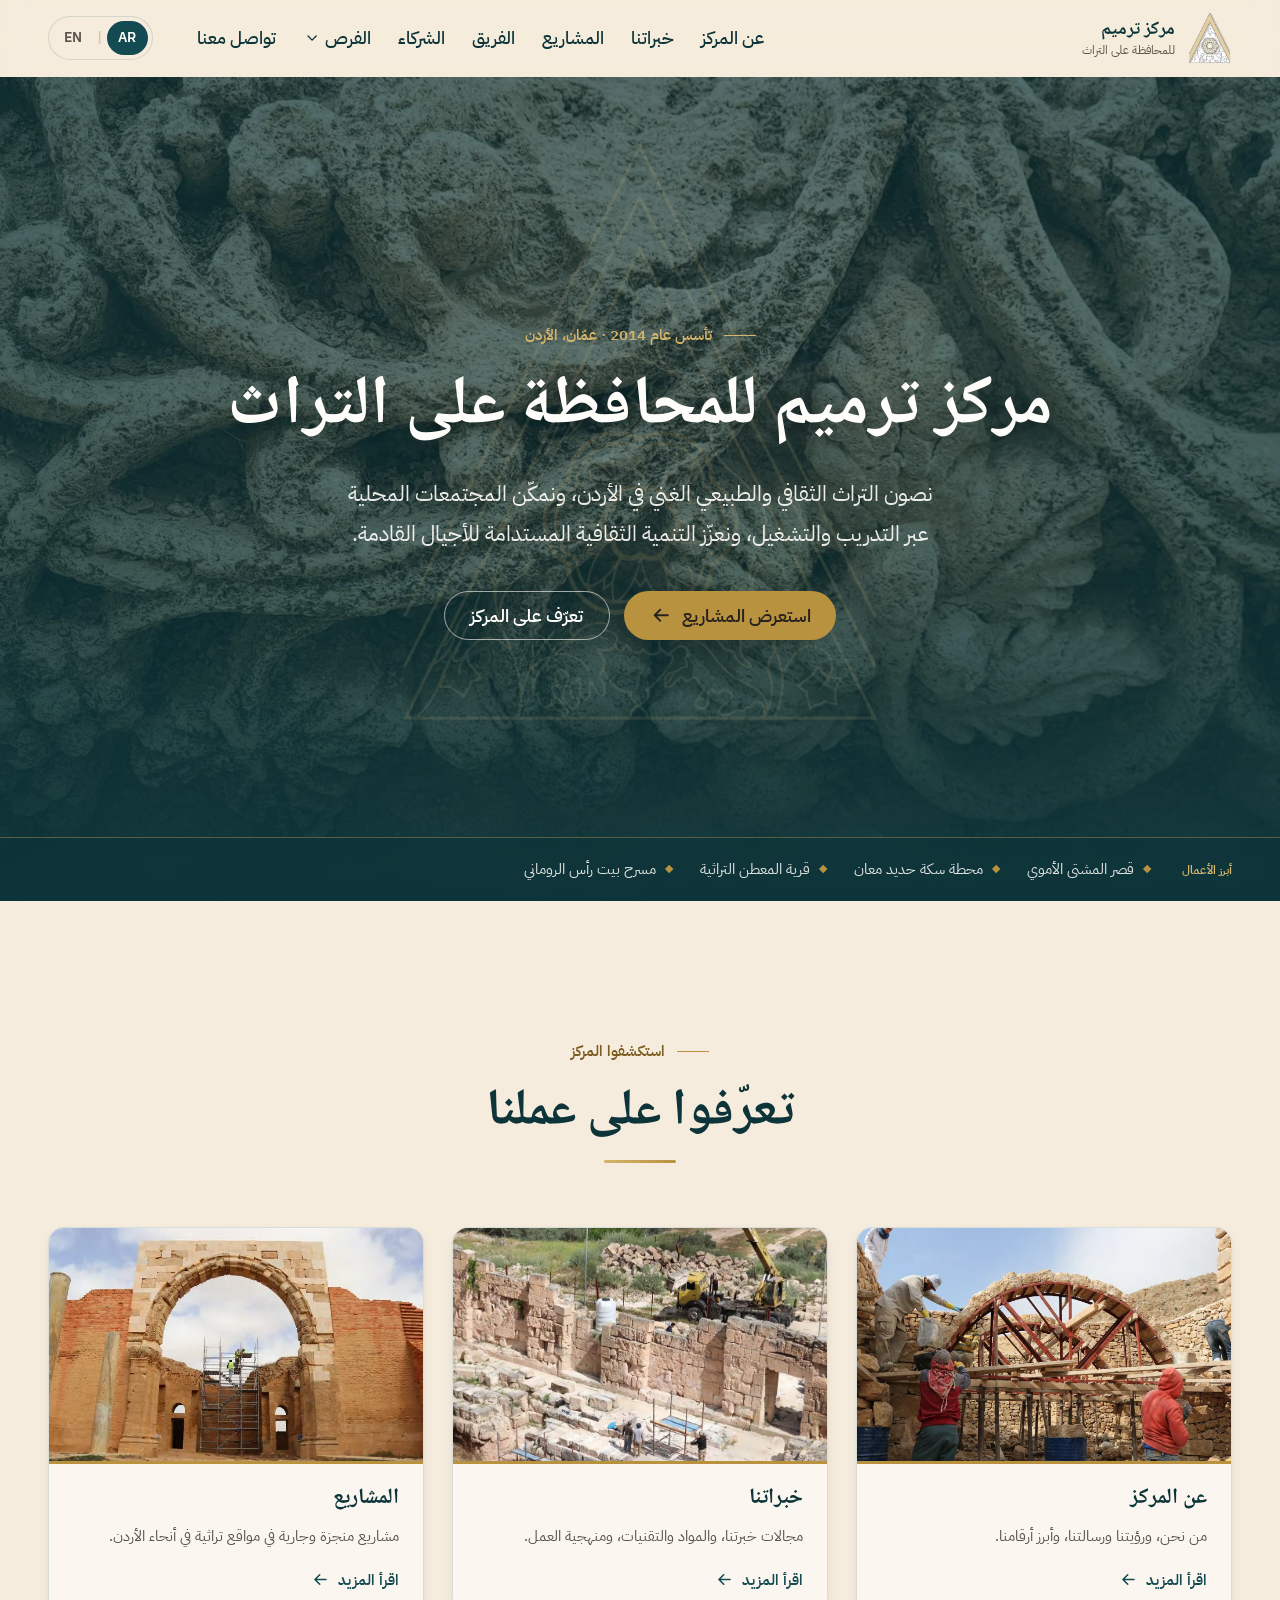
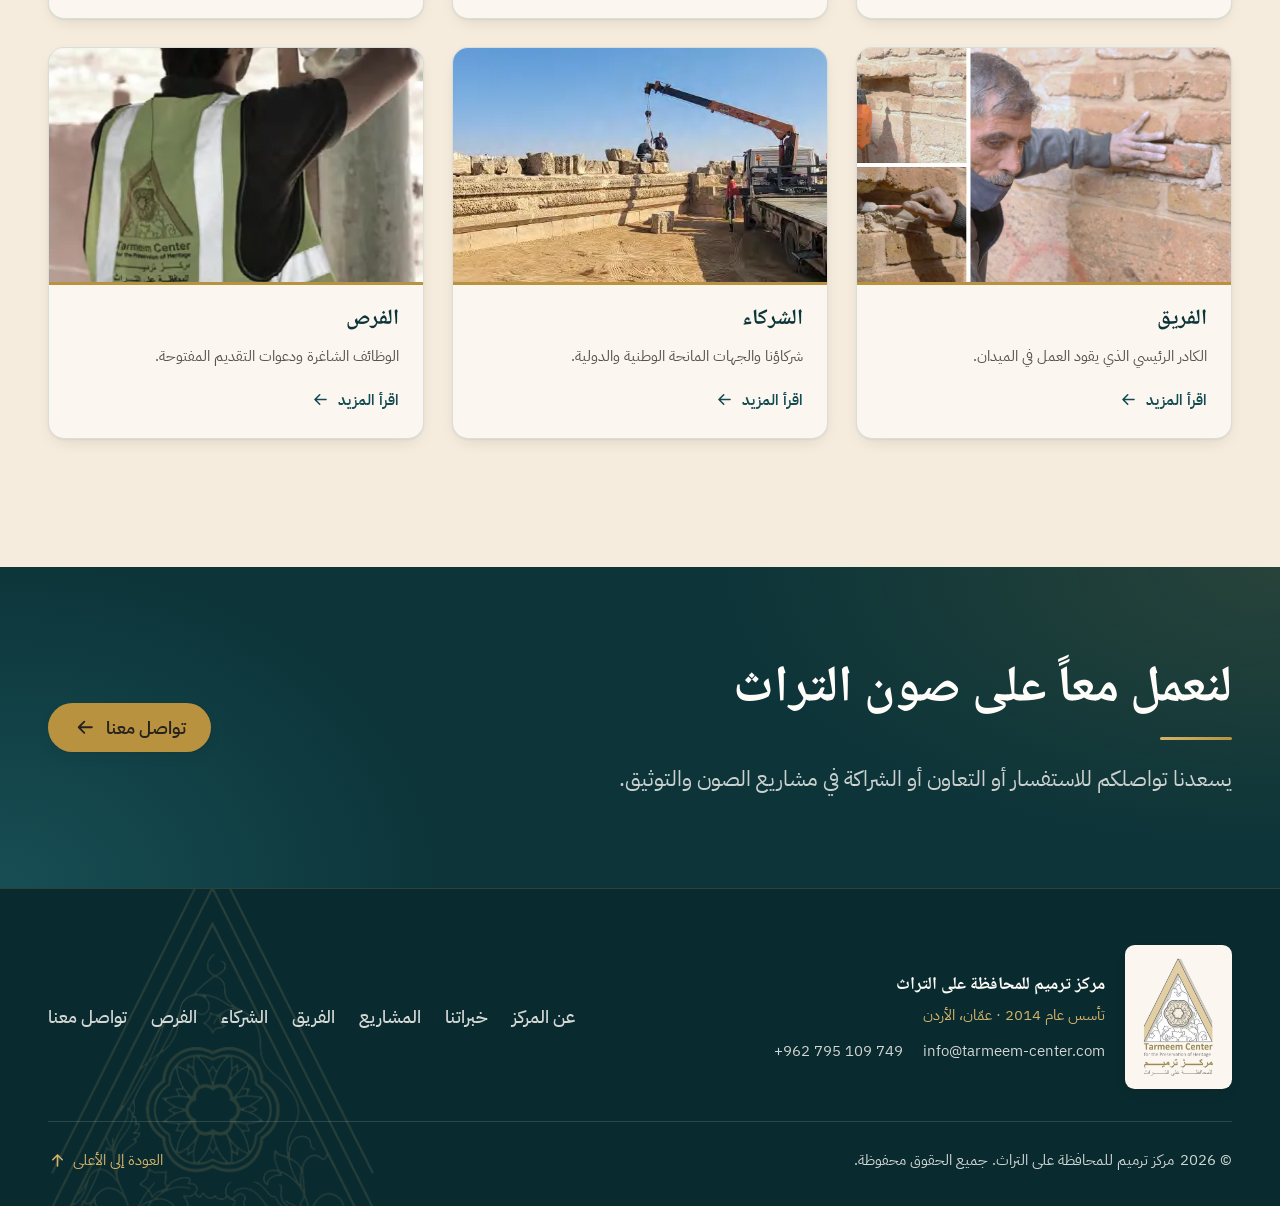
==== commit fdb06dea: "Give every section its own page - New about, expertise, projects, team, partners and contact pages, " ====
--- a/index.html
+++ b/index.html
@@ -53,6 +53,17 @@
     })();
   </script>
 
+  <!-- Links to the old one-page sections (e.g. #projects) open the new pages. -->
+  <script>
+    (function () {
+      var map = { about: 'about.html', vision: 'about.html#vision', expertise: 'expertise.html',
+        materials: 'expertise.html#materials', methodology: 'expertise.html#methodology',
+        projects: 'projects.html', team: 'team.html', partners: 'partners.html', contact: 'contact.html' };
+      var id = location.hash.slice(1);
+      if (map[id]) { location.replace(map[id]); }
+    })();
+  </script>
+
   <!-- Fonts: Noto Naskh Arabic + Lora for headings, IBM Plex Sans Arabic + IBM Plex Sans for body -->
   <link rel="preconnect" href="https://fonts.googleapis.com">
   <link rel="preconnect" href="https://fonts.gstatic.com" crossorigin>
@@ -66,9 +77,10 @@
   <a class="skip-link" href="#main" data-i18n="a11y.skip">الانتقال إلى المحتوى</a>
 
   <!-- ============================== HEADER ============================== -->
+  <!-- The header and footer are repeated on every page: change a menu item in all of them. -->
   <header class="site-header" id="site-header">
     <div class="container header-inner">
-      <a class="brand" href="#top" aria-label="مركز ترميم للمحافظة على التراث - الرئيسية" data-i18n-attr="aria-label:brand.homeLink">
+      <a class="brand" href="index.html" aria-label="مركز ترميم للمحافظة على التراث - الرئيسية" data-i18n-attr="aria-label:brand.homeLink">
         <img class="brand__logo" src="assets/images/logo-mark.png" width="270" height="321" alt="" aria-hidden="true">
         <span class="brand__text">
           <span class="brand__name" data-i18n="brand.name">مركز ترميم</span>
@@ -84,11 +96,11 @@
 
       <nav class="site-nav" id="site-nav" aria-label="القائمة الرئيسية" data-i18n-attr="aria-label:nav.label">
         <ul class="site-nav__list">
-          <li><a class="site-nav__link" href="#about" data-nav="about" data-i18n="nav.about">عن المركز</a></li>
-          <li><a class="site-nav__link" href="#expertise" data-nav="expertise" data-i18n="nav.expertise">خبراتنا</a></li>
-          <li><a class="site-nav__link" href="#projects" data-nav="projects" data-i18n="nav.projects">المشاريع</a></li>
-          <li><a class="site-nav__link" href="#team" data-nav="team" data-i18n="nav.team">الفريق</a></li>
-          <li><a class="site-nav__link" href="#partners" data-nav="partners" data-i18n="nav.partners">الشركاء</a></li>
+          <li><a class="site-nav__link" href="about.html" data-i18n="nav.about">عن المركز</a></li>
+          <li><a class="site-nav__link" href="expertise.html" data-i18n="nav.expertise">خبراتنا</a></li>
+          <li><a class="site-nav__link" href="projects.html" data-i18n="nav.projects">المشاريع</a></li>
+          <li><a class="site-nav__link" href="team.html" data-i18n="nav.team">الفريق</a></li>
+          <li><a class="site-nav__link" href="partners.html" data-i18n="nav.partners">الشركاء</a></li>
           <li class="site-nav__item--sub">
             <a class="site-nav__link" href="opportunities.html"><span data-i18n="nav.opportunities">الفرص</span><svg class="icon site-nav__caret" viewBox="0 0 24 24" aria-hidden="true" focusable="false"><path d="M6 9l6 6 6-6"/></svg></a>
             <button class="site-nav__subtoggle" type="button" aria-expanded="false" aria-controls="nav-sub-opp" aria-label="عرض الوظائف والدعوات" data-i18n-attr="aria-label:nav.subToggle"><svg class="icon" viewBox="0 0 24 24" aria-hidden="true" focusable="false"><path d="M6 9l6 6 6-6"/></svg></button>
@@ -97,7 +109,7 @@
               <li><a class="site-nav__sublink" href="calls.html" data-i18n="nav.calls">الدعوات</a></li>
             </ul>
           </li>
-          <li><a class="site-nav__link" href="#contact" data-nav="contact" data-i18n="nav.contact">تواصل معنا</a></li>
+          <li><a class="site-nav__link" href="contact.html" data-i18n="nav.contact">تواصل معنا</a></li>
         </ul>
 
         <div class="lang-toggle" role="group" aria-label="اللغة" data-i18n-attr="aria-label:lang.label">
@@ -124,11 +136,11 @@
         <h1 class="hero__title" id="hero-title" data-i18n="hero.title">مركز ترميم للمحافظة على التراث</h1>
         <p class="hero__mission" data-i18n="hero.mission">نصون التراث الثقافي والطبيعي الغني في الأردن، ونمكّن المجتمعات المحلية عبر التدريب والتشغيل، ونعزّز التنمية الثقافية المستدامة للأجيال القادمة.</p>
         <div class="hero__actions">
-          <a class="btn btn--primary" href="#projects">
+          <a class="btn btn--primary" href="projects.html">
             <span data-i18n="hero.cta">استعرض المشاريع</span>
             <svg class="icon icon--dir" viewBox="0 0 24 24" aria-hidden="true" focusable="false"><path d="M5 12h14M13 6l6 6-6 6"/></svg>
           </a>
-          <a class="btn btn--ghost" href="#about" data-i18n="hero.ctaSecondary">تعرّف على المركز</a>
+          <a class="btn btn--ghost" href="about.html" data-i18n="hero.ctaSecondary">تعرّف على المركز</a>
         </div>
       </div>
 
@@ -145,349 +157,101 @@
       </div>
     </section>
 
-    <!-- ============================== ABOUT ============================== -->
-    <section class="section about" id="about" aria-labelledby="about-title">
-      <div class="container">
-        <div class="about__layout">
-          <div class="about__text reveal">
-            <p class="eyebrow" data-i18n="about.eyebrow">من نحن</p>
-            <h2 class="section-title" id="about-title" data-i18n="about.title">صون تراث الأردن مع مجتمعاته</h2>
-            <p class="about__lead" data-i18n="about.p1">تأسس مركز ترميم للمحافظة على التراث عام 2014.</p>
-            <p data-i18n="about.p2"></p>
-            <p data-i18n="about.p3"></p>
-          </div>
-
-          <figure class="about__media reveal">
-            <img class="about__img about__img--main" src="assets/images/site/about-field.webp" width="1400" height="946" loading="lazy" decoding="async"
-                 alt="" data-i18n-attr="alt:about.imageAlt1">
-            <img class="about__img about__img--inset" src="assets/images/site/about-crane.webp" width="763" height="343" loading="lazy" decoding="async"
-                 alt="" data-i18n-attr="alt:about.imageAlt2">
-            <span class="about__badge">
-              <strong>2014</strong>
-              <span data-i18n="about.badge">شركة غير ربحية</span>
-            </span>
-          </figure>
-        </div>
-
-        <!-- Key numbers. data-stat-static keeps a value from counting up (e.g. a year). -->
-        <dl class="stats reveal" aria-label="أرقام رئيسية" data-i18n-attr="aria-label:stats.label">
-          <div class="stat">
-            <dt class="stat__label" data-i18n="stats.founded">سنة التأسيس</dt>
-            <dd class="stat__value" data-stat-value="2014" data-stat-static>2014</dd>
-          </div>
-          <div class="stat">
-            <dt class="stat__label" data-i18n="stats.jobs">فرصة عمل مباشرة</dt>
-            <dd class="stat__value" data-stat-value="150" data-stat-suffix="+">150+</dd>
-          </div>
-          <div class="stat">
-            <dt class="stat__label" data-i18n="stats.governorates">محافظات</dt>
-            <dd class="stat__value" data-stat-value="5">5</dd>
-          </div>
-          <div class="stat">
-            <dt class="stat__label" data-i18n="stats.buildings">مبنى في مجمّع واحد</dt>
-            <dd class="stat__value" data-stat-value="11">11</dd>
-          </div>
-        </dl>
-      </div>
-    </section>
-
-    <!-- ============================== VISION & MISSION ============================== -->
-    <section class="section section--tint vm" id="vision" aria-labelledby="vm-title">
+    <!-- ============================== EXPLORE ============================== -->
+    <section class="section explore" aria-labelledby="explore-title">
       <div class="container">
         <header class="section-header section-header--center reveal">
-          <p class="eyebrow" data-i18n="vm.eyebrow">الرؤية والرسالة</p>
-          <h2 class="section-title" id="vm-title" data-i18n="vm.title">ما الذي يحرّكنا</h2>
+          <p class="eyebrow" data-i18n="home.exploreEyebrow">استكشفوا المركز</p>
+          <h2 class="section-title" id="explore-title" data-i18n="home.exploreTitle">تعرّفوا على عملنا</h2>
         </header>
-
-        <div class="vm__grid">
-          <article class="vm__card reveal">
-            <div class="vm__media">
-              <img src="assets/images/site/vision-worker.webp" width="359" height="538" loading="lazy" decoding="async" alt="" data-i18n-attr="alt:vm.visionAlt">
-            </div>
-            <div class="vm__body">
-              <span class="vm__mark" aria-hidden="true">
-                <svg viewBox="0 0 24 24" focusable="false"><path d="M12 5C6.5 5 2.5 12 2.5 12S6.5 19 12 19s9.5-7 9.5-7S17.5 5 12 5z"/><circle cx="12" cy="12" r="3.2"/></svg>
-              </span>
-              <h3 class="vm__title" data-i18n="vm.visionTitle">رؤيتنا</h3>
-              <p data-i18n="vm.vision"></p>
-            </div>
-          </article>
-
-          <article class="vm__card reveal" style="--i:1">
-            <div class="vm__media">
-              <img src="assets/images/site/mission-stucco.webp" width="1200" height="800" loading="lazy" decoding="async" alt="" data-i18n-attr="alt:vm.missionAlt">
-            </div>
-            <div class="vm__body">
-              <span class="vm__mark" aria-hidden="true">
-                <svg viewBox="0 0 24 24" focusable="false"><path d="M12 2 L14.8 9.2 L22 12 L14.8 14.8 L12 22 L9.2 14.8 L2 12 L9.2 9.2 Z"/></svg>
-              </span>
-              <h3 class="vm__title" data-i18n="vm.missionTitle">رسالتنا</h3>
-              <p data-i18n="vm.mission"></p>
-            </div>
-          </article>
-        </div>
+        <ul class="explore__grid">
+          <li class="reveal" style="--i:0">
+            <a class="explore-card" href="about.html">
+              <span class="explore-card__media">
+                <img src="assets/images/site/about-field.webp" width="1400" height="946" loading="lazy" decoding="async" alt="" data-i18n-attr="alt:about.imageAlt1">
+              </span>
+              <span class="explore-card__body">
+                <span class="explore-card__title" data-i18n="nav.about">عن المركز</span>
+                <span class="explore-card__text" data-i18n="home.card.about"></span>
+                <span class="explore-card__cta"><span data-i18n="home.more">اقرأ المزيد</span><svg class="icon icon--dir" viewBox="0 0 24 24" aria-hidden="true" focusable="false"><path d="M5 12h14M13 6l6 6-6 6"/></svg></span>
+              </span>
+            </a>
+          </li>
+          <li class="reveal" style="--i:1">
+            <a class="explore-card" href="expertise.html">
+              <span class="explore-card__media">
+                <img src="assets/images/site/expertise-site.webp" width="953" height="636" loading="lazy" decoding="async" alt="" data-i18n-attr="alt:exp.imageAlt">
+              </span>
+              <span class="explore-card__body">
+                <span class="explore-card__title" data-i18n="nav.expertise">خبراتنا</span>
+                <span class="explore-card__text" data-i18n="home.card.expertise"></span>
+                <span class="explore-card__cta"><span data-i18n="home.more">اقرأ المزيد</span><svg class="icon icon--dir" viewBox="0 0 24 24" aria-hidden="true" focusable="false"><path d="M5 12h14M13 6l6 6-6 6"/></svg></span>
+              </span>
+            </a>
+          </li>
+          <li class="reveal" style="--i:2">
+            <a class="explore-card" href="projects.html">
+              <span class="explore-card__media">
+                <img src="assets/images/projects/mshatta-1.webp" width="722" height="481" loading="lazy" decoding="async" alt="" data-i18n-attr="alt:mat.mudbrick.alt">
+              </span>
+              <span class="explore-card__body">
+                <span class="explore-card__title" data-i18n="nav.projects">المشاريع</span>
+                <span class="explore-card__text" data-i18n="home.card.projects"></span>
+                <span class="explore-card__cta"><span data-i18n="home.more">اقرأ المزيد</span><svg class="icon icon--dir" viewBox="0 0 24 24" aria-hidden="true" focusable="false"><path d="M5 12h14M13 6l6 6-6 6"/></svg></span>
+              </span>
+            </a>
+          </li>
+          <li class="reveal" style="--i:0">
+            <a class="explore-card" href="team.html">
+              <span class="explore-card__media">
+                <img src="assets/images/site/team-field.webp" width="1400" height="655" loading="lazy" decoding="async" alt="" data-i18n-attr="alt:team.photoAlt">
+              </span>
+              <span class="explore-card__body">
+                <span class="explore-card__title" data-i18n="nav.team">الفريق</span>
+                <span class="explore-card__text" data-i18n="home.card.team"></span>
+                <span class="explore-card__cta"><span data-i18n="home.more">اقرأ المزيد</span><svg class="icon icon--dir" viewBox="0 0 24 24" aria-hidden="true" focusable="false"><path d="M5 12h14M13 6l6 6-6 6"/></svg></span>
+              </span>
+            </a>
+          </li>
+          <li class="reveal" style="--i:1">
+            <a class="explore-card" href="partners.html">
+              <span class="explore-card__media">
+                <img src="assets/images/site/about-crane.webp" width="763" height="343" loading="lazy" decoding="async" alt="" data-i18n-attr="alt:about.imageAlt2">
+              </span>
+              <span class="explore-card__body">
+                <span class="explore-card__title" data-i18n="nav.partners">الشركاء</span>
+                <span class="explore-card__text" data-i18n="home.card.partners"></span>
+                <span class="explore-card__cta"><span data-i18n="home.more">اقرأ المزيد</span><svg class="icon icon--dir" viewBox="0 0 24 24" aria-hidden="true" focusable="false"><path d="M5 12h14M13 6l6 6-6 6"/></svg></span>
+              </span>
+            </a>
+          </li>
+          <li class="reveal" style="--i:2">
+            <a class="explore-card" href="opportunities.html">
+              <span class="explore-card__media">
+                <img src="assets/images/site/vision-worker.webp" width="359" height="538" loading="lazy" decoding="async" alt="" data-i18n-attr="alt:vm.visionAlt">
+              </span>
+              <span class="explore-card__body">
+                <span class="explore-card__title" data-i18n="nav.opportunities">الفرص</span>
+                <span class="explore-card__text" data-i18n="home.card.opportunities"></span>
+                <span class="explore-card__cta"><span data-i18n="home.more">اقرأ المزيد</span><svg class="icon icon--dir" viewBox="0 0 24 24" aria-hidden="true" focusable="false"><path d="M5 12h14M13 6l6 6-6 6"/></svg></span>
+              </span>
+            </a>
+          </li>
+        </ul>
       </div>
     </section>
 
-    <!-- ============================== EXPERTISE ============================== -->
-    <section class="section section--dark expertise" id="expertise" aria-labelledby="exp-title">
-      <div class="container">
-        <header class="section-header reveal">
-          <p class="eyebrow eyebrow--light" data-i18n="exp.eyebrow">مجالات خبرتنا</p>
-          <h2 class="section-title section-title--light" id="exp-title" data-i18n="exp.title">خمسة مجالات تخصص متكاملة</h2>
-          <p class="section-lead section-lead--light" data-i18n="exp.lead"></p>
-        </header>
-
-        <ul class="exp__grid">
-          <li class="exp__card reveal">
-            <span class="exp__num">01</span>
-            <svg class="exp__icon" viewBox="0 0 24 24" aria-hidden="true" focusable="false"><path d="M3 21h18M5 21V10l7-6 7 6v11M9.5 21v-5a2.5 2.5 0 0 1 5 0v5"/></svg>
-            <h3 class="exp__title" data-i18n="exp.1.title">الصون المعماري</h3>
-            <p data-i18n="exp.1.text"></p>
-          </li>
-          <li class="exp__card reveal" style="--i:1">
-            <span class="exp__num">02</span>
-            <svg class="exp__icon" viewBox="0 0 24 24" aria-hidden="true" focusable="false"><path d="M12 3a9 9 0 1 0 0 18c1 0 1.6-.8 1.6-1.6 0-.9-.7-1.4-.7-2.2 0-.9.7-1.6 1.6-1.6H17a4 4 0 0 0 4-4C21 6.6 17 3 12 3z"/><circle cx="7.5" cy="11" r="1.1"/><circle cx="10.5" cy="7" r="1.1"/><circle cx="15" cy="7.5" r="1.1"/></svg>
-            <h3 class="exp__title" data-i18n="exp.2.title">صون الأعمال الفنية</h3>
-            <p data-i18n="exp.2.text"></p>
-          </li>
-          <li class="exp__card reveal" style="--i:2">
-            <span class="exp__num">03</span>
-            <svg class="exp__icon" viewBox="0 0 24 24" aria-hidden="true" focusable="false"><path d="M13 7l4 4M3.5 20.5l9.5-9.5M11 5l3-3 8 8-3 3z"/></svg>
-            <h3 class="exp__title" data-i18n="exp.3.title">الحرف التقليدية</h3>
-            <p data-i18n="exp.3.text"></p>
-          </li>
-          <li class="exp__card reveal" style="--i:3">
-            <span class="exp__num">04</span>
-            <svg class="exp__icon" viewBox="0 0 24 24" aria-hidden="true" focusable="false"><path d="M12 2.5l8.5 4.75v9.5L12 21.5l-8.5-4.75v-9.5z"/><path d="M12 12l8.5-4.75M12 12v9.5M12 12L3.5 7.25"/></svg>
-            <h3 class="exp__title" data-i18n="exp.4.title">التوثيق المتقدم</h3>
-            <p data-i18n="exp.4.text"></p>
-          </li>
-          <li class="exp__card reveal" style="--i:4">
-            <span class="exp__num">05</span>
-            <svg class="exp__icon" viewBox="0 0 24 24" aria-hidden="true" focusable="false"><path d="M2 12h4l3-7 4 14 3-7h6"/></svg>
-            <h3 class="exp__title" data-i18n="exp.5.title">تقنيات المسح</h3>
-            <p data-i18n="exp.5.text"></p>
-          </li>
-          <li class="exp__photo reveal" style="--i:5">
-            <img src="assets/images/site/expertise-site.webp" width="953" height="636" loading="lazy" decoding="async" alt="" data-i18n-attr="alt:exp.imageAlt">
-          </li>
-        </ul>
-      </div>
-    </section>
-
-    <!-- ============================== MATERIALS & TECHNIQUES ============================== -->
-    <section class="section materials" id="materials" aria-labelledby="mat-title">
-      <div class="container">
-        <header class="section-header reveal">
-          <p class="eyebrow" data-i18n="mat.eyebrow">المواد والتقنيات</p>
-          <h2 class="section-title" id="mat-title" data-i18n="mat.title">لكل مادة تخصّصها</h2>
-          <p class="section-lead" data-i18n="mat.lead"></p>
-        </header>
-
-        <div class="mat__grid">
-          <article class="mat__card reveal">
-            <div class="mat__media">
-              <img src="assets/images/site/material-masonry.webp" width="249" height="172" loading="lazy" decoding="async" alt="" data-i18n-attr="alt:mat.masonry.alt">
-            </div>
-            <div class="mat__body">
-              <h3 class="mat__title" data-i18n="mat.masonry.title">البناء الحجري</h3>
-              <p data-i18n="mat.masonry.text"></p>
-              <p class="mat__delivered"><strong data-i18n="mat.delivered">منجز</strong> <span data-i18n="mat.masonry.delivered"></span></p>
-            </div>
-          </article>
-
-          <article class="mat__card reveal" style="--i:1">
-            <div class="mat__media">
-              <img src="assets/images/projects/mshatta-1.webp" width="722" height="481" loading="lazy" decoding="async" alt="" data-i18n-attr="alt:mat.mudbrick.alt">
-            </div>
-            <div class="mat__body">
-              <h3 class="mat__title" data-i18n="mat.mudbrick.title">الطوب الطيني</h3>
-              <p data-i18n="mat.mudbrick.text"></p>
-              <p class="mat__delivered"><strong data-i18n="mat.delivered">منجز</strong> <span data-i18n="mat.mudbrick.delivered"></span></p>
-            </div>
-          </article>
-
-          <article class="mat__card reveal" style="--i:2">
-            <div class="mat__media">
-              <img src="assets/images/site/material-carpentry.webp" width="258" height="172" loading="lazy" decoding="async" alt="" data-i18n-attr="alt:mat.carpentry.alt">
-            </div>
-            <div class="mat__body">
-              <h3 class="mat__title" data-i18n="mat.carpentry.title">النجارة التقليدية</h3>
-              <p data-i18n="mat.carpentry.text"></p>
-              <p class="mat__delivered"><strong data-i18n="mat.delivered">منجز</strong> <span data-i18n="mat.carpentry.delivered"></span></p>
-            </div>
-          </article>
-        </div>
-      </div>
-    </section>
-
-    <!-- ============================== METHODOLOGY ============================== -->
-    <section class="section section--tint method" id="methodology" aria-labelledby="method-title">
-      <div class="container">
-        <header class="section-header reveal">
-          <p class="eyebrow" data-i18n="method.eyebrow">منهجية العمل</p>
-          <h2 class="section-title" id="method-title" data-i18n="method.title">منهج علمي ومعايير دولية</h2>
-          <p class="section-lead" data-i18n="method.lead"></p>
-        </header>
-
-        <ol class="steps">
-          <li class="step reveal">
-            <span class="step__num" aria-hidden="true">1</span>
-            <h3 class="step__title" data-i18n="method.1.title">تقييم حالة الحفظ</h3>
-            <p data-i18n="method.1.text"></p>
-          </li>
-          <li class="step reveal" style="--i:1">
-            <span class="step__num" aria-hidden="true">2</span>
-            <h3 class="step__title" data-i18n="method.2.title">خطة التدخل</h3>
-            <p data-i18n="method.2.text"></p>
-          </li>
-          <li class="step reveal" style="--i:2">
-            <span class="step__num" aria-hidden="true">3</span>
-            <h3 class="step__title" data-i18n="method.3.title">التوثيق</h3>
-            <p data-i18n="method.3.text"></p>
-          </li>
-          <li class="step reveal" style="--i:3">
-            <span class="step__num" aria-hidden="true">4</span>
-            <h3 class="step__title" data-i18n="method.4.title">المتابعة والتقييم</h3>
-            <p data-i18n="method.4.text"></p>
-          </li>
-        </ol>
-
-        <div class="method__bottom">
-          <figure class="method__scans reveal">
-            <div class="method__scan-row">
-              <img src="assets/images/site/method-scan-1.webp" width="580" height="314" loading="lazy" decoding="async" alt="" data-i18n-attr="alt:method.scan1Alt">
-              <img src="assets/images/site/method-scan-2.webp" width="584" height="317" loading="lazy" decoding="async" alt="" data-i18n-attr="alt:method.scan2Alt">
-            </div>
-            <figcaption data-i18n="method.caption"></figcaption>
-          </figure>
-          <blockquote class="method__note reveal" style="--i:1">
-            <p data-i18n="method.note"></p>
-          </blockquote>
-        </div>
-      </div>
-    </section>
-
-    <!-- ============================== PROJECTS ============================== -->
-    <section class="section projects" id="projects" aria-labelledby="projects-title">
-      <div class="container">
-        <header class="section-header reveal">
-          <p class="eyebrow" data-i18n="projects.eyebrow">أبرز المشاريع</p>
-          <h2 class="section-title" id="projects-title" data-i18n="projects.title">مشاريع منجزة وجارية</h2>
-          <p class="section-lead" data-i18n="projects.subtitle"></p>
-        </header>
-
-        <ul class="project-grid" id="project-grid" aria-labelledby="projects-title">
-          <!-- Project cards are rendered from js/projects.js -->
-        </ul>
-      </div>
-    </section>
-
-    <!-- ============================== TEAM ============================== -->
-    <section class="section section--tint team" id="team" aria-labelledby="team-title">
-      <div class="container">
-        <div class="team__intro">
-          <header class="section-header reveal">
-            <p class="eyebrow" data-i18n="team.eyebrow">الكادر الرئيسي</p>
-            <h2 class="section-title" id="team-title" data-i18n="team.title">خبرة تقود العمل في الميدان</h2>
-            <p class="section-lead" data-i18n="team.lead"></p>
-          </header>
-          <figure class="team__photo reveal">
-            <img src="assets/images/site/team-field.webp" width="1400" height="655" loading="lazy" decoding="async" alt="" data-i18n-attr="alt:team.photoAlt">
-          </figure>
-        </div>
-
-        <ul class="team__grid" id="team-grid">
-          <!-- Rendered from js/content.js -->
-        </ul>
-      </div>
-    </section>
-
-    <!-- ============================== PARTNERS ============================== -->
-    <section class="section partners" id="partners" aria-labelledby="partners-title">
-      <div class="container">
-        <header class="section-header section-header--center reveal">
-          <p class="eyebrow" data-i18n="partners.eyebrow">شركاؤنا</p>
-          <h2 class="section-title" id="partners-title" data-i18n="partners.title">شراكات وطنية ودولية</h2>
-        </header>
-
-        <div class="partners__group reveal">
-          <h3 class="partners__heading" data-i18n="partners.international">الشركاء والجهات المانحة الدولية</h3>
-          <ul class="partners__grid" id="partners-international"></ul>
-        </div>
-        <div class="partners__group reveal">
-          <h3 class="partners__heading" data-i18n="partners.national">الشركاء الوطنيون</h3>
-          <ul class="partners__grid" id="partners-national"></ul>
-        </div>
-
-        <p class="partners__statement reveal" data-i18n="partners.statement"></p>
-      </div>
-    </section>
-
-    <!-- ============================== CONTACT ============================== -->
-    <section class="section section--dark contact" id="contact" aria-labelledby="contact-title">
-      <div class="container">
-        <div class="contact__grid">
-          <div class="contact__info reveal">
-            <p class="eyebrow eyebrow--light" data-i18n="contact.eyebrow">تواصل معنا</p>
-            <h2 class="section-title section-title--light" id="contact-title" data-i18n="contact.title">لنعمل معاً على صون التراث</h2>
-            <p class="section-lead section-lead--light" data-i18n="contact.subtitle"></p>
-
-            <dl class="contact__list">
-              <div class="contact__item">
-                <dt data-i18n="contact.email">البريد الإلكتروني</dt>
-                <dd><a id="contact-email" href="mailto:info@tarmeem-center.com" dir="ltr">info@tarmeem-center.com</a></dd>
-              </div>
-              <div class="contact__item">
-                <dt data-i18n="contact.phone">الهاتف</dt>
-                <dd><a href="tel:+962795109749" dir="ltr">+962 795 109 749</a></dd>
-              </div>
-              <div class="contact__item">
-                <dt data-i18n="contact.website">الموقع الإلكتروني</dt>
-                <dd><a href="https://www.tarmeem-center.com" dir="ltr" rel="noopener" target="_blank">www.tarmeem-center.com</a></dd>
-              </div>
-              <div class="contact__item">
-                <dt data-i18n="contact.registration">التسجيل</dt>
-                <dd data-i18n="contact.registrationValue">رقم التسجيل 601</dd>
-              </div>
-              <div class="contact__item contact__item--wide">
-                <dt data-i18n="contact.address">العنوان</dt>
-                <dd>
-                  <span data-i18n="contact.addressValue">91 شارع جبل عرفات، الياسمين، عمّان 11623، الأردن</span>
-                  <a class="contact__map" href="https://www.google.com/maps/search/?api=1&amp;query=91+Jabal+Arafat+St%2C+Yasmeen%2C+Amman+11623%2C+Jordan" rel="noopener" target="_blank">
-                    <span data-i18n="contact.map">افتح في الخرائط</span>
-                    <svg class="icon icon--dir" viewBox="0 0 24 24" aria-hidden="true" focusable="false"><path d="M7 17L17 7M9 7h8v8"/></svg>
-                  </a>
-                </dd>
-              </div>
-            </dl>
-          </div>
-
-          <form class="contact-form reveal" id="contact-form" action="#" method="get">
-            <p class="contact-form__note" data-i18n="form.note">سيؤدي الإرسال إلى فتح تطبيق البريد الإلكتروني لديكم مع رسالة مُعدّة مسبقًا.</p>
-
-            <div class="field">
-              <label class="field__label" for="form-name" data-i18n="form.name">الاسم</label>
-              <input class="field__input" id="form-name" name="name" type="text" autocomplete="name" required>
-            </div>
-
-            <div class="field">
-              <label class="field__label" for="form-email" data-i18n="form.email">البريد الإلكتروني</label>
-              <input class="field__input" id="form-email" name="email" type="email" autocomplete="email" inputmode="email" dir="ltr" required>
-            </div>
-
-            <div class="field">
-              <label class="field__label" for="form-message" data-i18n="form.message">الرسالة</label>
-              <textarea class="field__input" id="form-message" name="message" rows="5" required></textarea>
-            </div>
-
-            <button class="btn btn--primary" type="submit">
-              <span data-i18n="form.submit">إرسال الرسالة</span>
-              <svg class="icon icon--dir" viewBox="0 0 24 24" aria-hidden="true" focusable="false"><path d="M5 12h14M13 6l6 6-6 6"/></svg>
-            </button>
-          </form>
-        </div>
+    <!-- ============================== CONTACT BAND ============================== -->
+    <section class="section section--dark cta-band" aria-labelledby="cta-title">
+      <div class="container cta-band__inner reveal">
+        <div>
+          <h2 class="section-title section-title--light" id="cta-title" data-i18n="contact.title">لنعمل معاً على صون التراث</h2>
+          <p class="section-lead section-lead--light" data-i18n="contact.subtitle"></p>
+        </div>
+        <a class="btn btn--primary" href="contact.html">
+          <span data-i18n="nav.contact">تواصل معنا</span>
+          <svg class="icon icon--dir" viewBox="0 0 24 24" aria-hidden="true" focusable="false"><path d="M5 12h14M13 6l6 6-6 6"/></svg>
+        </a>
       </div>
     </section>
   </main>
@@ -509,13 +273,13 @@
       </div>
 
       <nav class="footer__nav" aria-label="روابط التذييل" data-i18n-attr="aria-label:footer.navLabel">
-        <a href="#about" data-i18n="nav.about">عن المركز</a>
-        <a href="#expertise" data-i18n="nav.expertise">خبراتنا</a>
-        <a href="#projects" data-i18n="nav.projects">المشاريع</a>
-        <a href="#team" data-i18n="nav.team">الفريق</a>
-        <a href="#partners" data-i18n="nav.partners">الشركاء</a>
+        <a href="about.html" data-i18n="nav.about">عن المركز</a>
+        <a href="expertise.html" data-i18n="nav.expertise">خبراتنا</a>
+        <a href="projects.html" data-i18n="nav.projects">المشاريع</a>
+        <a href="team.html" data-i18n="nav.team">الفريق</a>
+        <a href="partners.html" data-i18n="nav.partners">الشركاء</a>
         <a href="opportunities.html" data-i18n="nav.opportunities">الفرص</a>
-        <a href="#contact" data-i18n="nav.contact">تواصل معنا</a>
+        <a href="contact.html" data-i18n="nav.contact">تواصل معنا</a>
       </nav>
 
       <div class="footer__bottom">
@@ -531,49 +295,12 @@
     </div>
   </footer>
 
-  <!-- ============================== PROJECT MODAL ============================== -->
-  <dialog class="modal" id="project-modal" aria-labelledby="modal-title">
-    <div class="modal__inner">
-      <button class="modal__close" id="modal-close" type="button" aria-label="إغلاق" data-i18n-attr="aria-label:modal.close">
-        <svg class="icon" viewBox="0 0 24 24" aria-hidden="true" focusable="false"><path d="M6 6l12 12M18 6L6 18"/></svg>
-      </button>
-
-      <figure class="gallery" id="gallery">
-        <div class="gallery__stage">
-          <img class="gallery__image" id="gallery-image" src="data:," alt="" width="1200" height="800" decoding="async">
-          <button class="gallery__nav gallery__nav--prev" id="gallery-prev" type="button" aria-label="الصورة السابقة" data-i18n-attr="aria-label:modal.prev">
-            <svg class="icon icon--dir" viewBox="0 0 24 24" aria-hidden="true" focusable="false"><path d="M15 5l-7 7 7 7"/></svg>
-          </button>
-          <button class="gallery__nav gallery__nav--next" id="gallery-next" type="button" aria-label="الصورة التالية" data-i18n-attr="aria-label:modal.next">
-            <svg class="icon icon--dir" viewBox="0 0 24 24" aria-hidden="true" focusable="false"><path d="M9 5l7 7-7 7"/></svg>
-          </button>
-        </div>
-        <figcaption class="gallery__caption">
-          <span class="gallery__alt" id="gallery-alt"></span>
-          <span class="gallery__counter" id="gallery-counter" aria-live="polite"></span>
-        </figcaption>
-        <ul class="gallery__thumbs" id="gallery-thumbs" aria-label="الصور المصغّرة" data-i18n-attr="aria-label:modal.thumbs"></ul>
-      </figure>
-
-      <div class="modal__content">
-        <p class="modal__kicker" id="modal-kicker"></p>
-        <h2 class="modal__title" id="modal-title"></h2>
-        <dl class="modal__meta" id="modal-meta"></dl>
-        <p class="modal__summary" id="modal-summary"></p>
-        <ul class="modal__figures" id="modal-figures"></ul>
-        <div class="modal__sections" id="modal-sections"></div>
-      </div>
-    </div>
-  </dialog>
-
   <!-- Icon templates cloned by js/main.js when rendering cards -->
   <template id="tpl-icon-arrow">
     <svg class="icon icon--dir" viewBox="0 0 24 24" aria-hidden="true" focusable="false"><path d="M5 12h14M13 6l6 6-6 6"/></svg>
   </template>
 
   <script src="js/i18n.js"></script>
-  <script src="js/projects.js"></script>
-  <script src="js/content.js"></script>
   <script src="js/main.js"></script>
 </body>
 </html>
--- a/css/style.css
+++ b/css/style.css
@@ -1664,6 +1664,12 @@
 .page-hero .section-lead { max-width: 44rem; }
 .page-hero__title { font-size: var(--text-2xl); }
 
+.page-hero--compact { padding-block: clamp(2.25rem, 5vw, 3.5rem); }
+.page-hero--compact .breadcrumb { margin-block-end: 0.75rem; }
+.page-hero--compact .page-hero__title { color: var(--white); font-weight: 700; }
+/* a dark section right under the dark page header gets a hairline so they don't merge */
+.page-hero + .section--dark { border-block-start: 1px solid rgba(212, 179, 106, 0.28); }
+
 .breadcrumb { margin-block-end: 1.5rem; font-size: var(--text-sm); }
 .breadcrumb ol { display: flex; flex-wrap: wrap; align-items: center; gap: 0.35rem 0.6rem; padding: 0; margin: 0; list-style: none; }
 .breadcrumb li { display: inline-flex; align-items: center; gap: 0.6rem; }
@@ -1671,6 +1677,59 @@
 .breadcrumb a { color: rgba(255, 253, 249, 0.78); text-decoration: none; }
 .breadcrumb a:hover { color: var(--gold-light); text-decoration: underline; }
 .breadcrumb [aria-current="page"] { color: var(--white); font-weight: 500; }
+
+/* ------------------------------------------------- home: explore the pages */
+.explore__grid { display: grid; gap: clamp(1.25rem, 3vw, 1.75rem); }
+@media (min-width: 640px) { .explore__grid { grid-template-columns: repeat(2, 1fr); } }
+@media (min-width: 1000px) { .explore__grid { grid-template-columns: repeat(3, 1fr); } }
+.explore__grid > li { display: flex; }
+
+.explore-card {
+  flex: 1;
+  display: flex;
+  flex-direction: column;
+  overflow: hidden;
+  background: var(--surface);
+  border: 1px solid var(--line);
+  border-radius: var(--radius);
+  box-shadow: var(--shadow-sm);
+  color: var(--text);
+  text-decoration: none;
+  transition: transform var(--dur) var(--ease), box-shadow var(--dur) var(--ease);
+}
+.explore-card:hover { color: var(--text); transform: translateY(-4px); box-shadow: var(--shadow-md); }
+.explore-card__media { display: block; aspect-ratio: 16 / 10; overflow: hidden; background: var(--sand-deep); }
+.explore-card__media img { width: 100%; height: 100%; object-fit: cover; transition: transform 700ms var(--ease); }
+.explore-card:hover .explore-card__media img { transform: scale(1.05); }
+.explore-card__body {
+  flex: 1;
+  display: flex;
+  flex-direction: column;
+  gap: 0.5rem;
+  padding: 1.25rem 1.5rem 1.5rem;
+  border-block-start: 3px solid var(--gold);
+}
+.explore-card__title { font-family: var(--font-heading); font-size: var(--text-lg); font-weight: 700; color: var(--primary-deep); line-height: var(--lh-heading); }
+.explore-card__text { color: var(--text-muted); font-size: var(--text-sm); }
+.explore-card__cta {
+  margin-block-start: auto;
+  padding-block-start: 0.5rem;
+  display: inline-flex;
+  align-items: center;
+  gap: 0.5rem;
+  font-weight: 600;
+  font-size: var(--text-sm);
+  color: var(--primary);
+}
+.explore-card__cta .icon { transition: transform var(--dur) var(--ease); }
+.explore-card:hover .explore-card__cta .icon { transform: translateX(4px); }
+[dir="rtl"] .explore-card:hover .explore-card__cta .icon--dir { transform: scaleX(-1) translateX(4px); }
+
+.cta-band { padding-block: clamp(3.5rem, 8vw, 5.5rem); }
+.cta-band__inner { display: grid; gap: 1.5rem; align-items: center; }
+.cta-band .section-lead { max-width: 40rem; }
+.cta-band .btn { justify-self: start; }
+@media (min-width: 900px) { .cta-band__inner { grid-template-columns: 1fr auto; } }
 
 /* ---------------------------------------------- opportunities hub (cards) */
 .opp-hub__grid { display: grid; gap: clamp(1.25rem, 3vw, 2rem); }
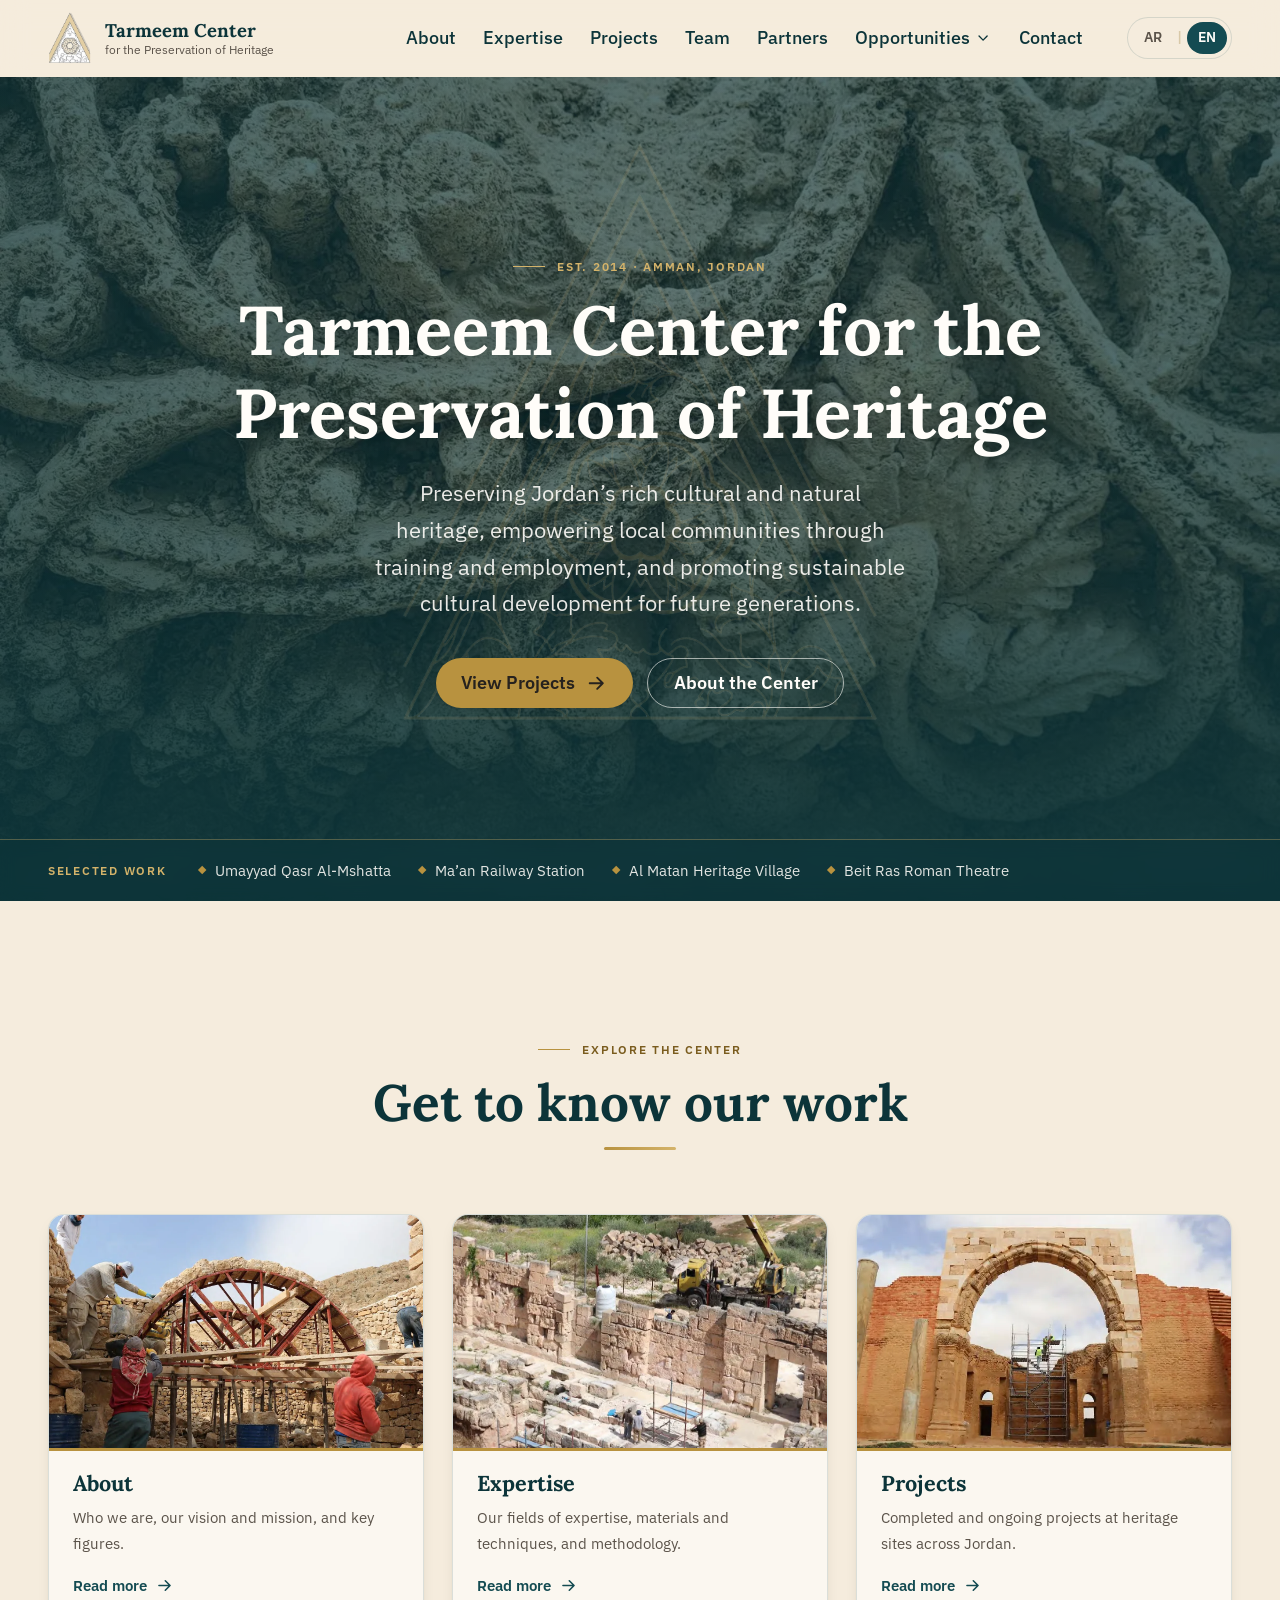
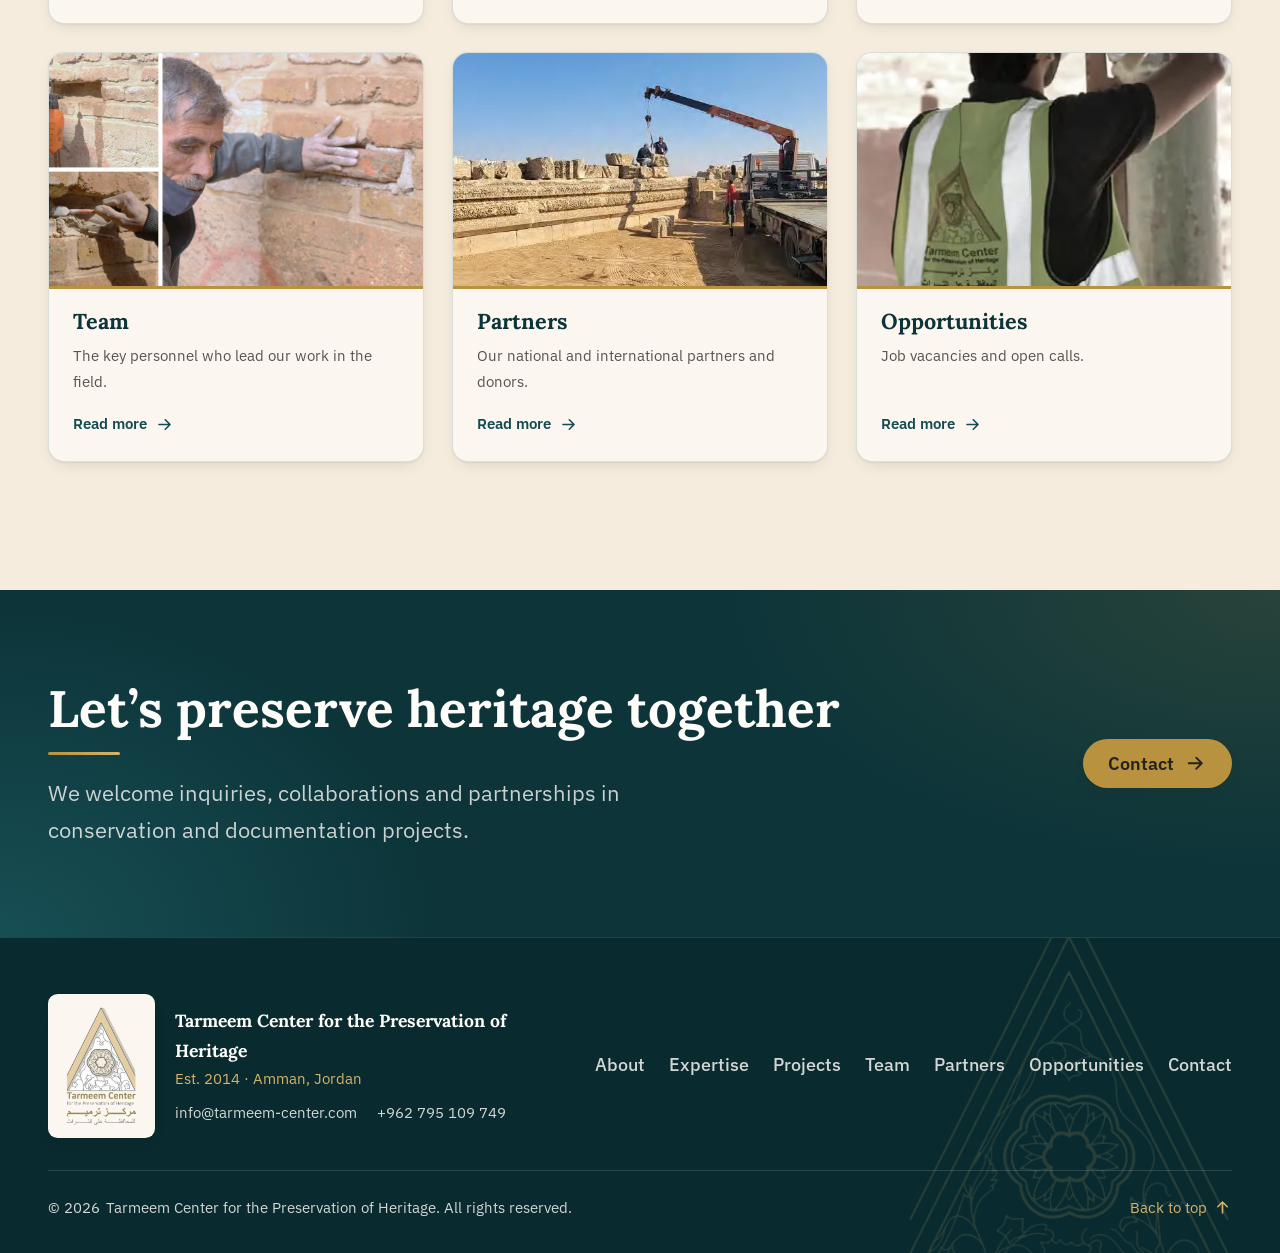
==== commit 00b8e4de: "Make English the default language on every visit - DEFAULT_LANG is now English; a switch to Arabic i" ====
--- a/index.html
+++ b/index.html
@@ -1,13 +1,13 @@
 <!DOCTYPE html>
-<html lang="ar" dir="rtl">
+<html lang="en" dir="ltr">
 <head>
   <meta charset="utf-8">
   <meta name="viewport" content="width=device-width, initial-scale=1">
   <meta name="color-scheme" content="light">
   <meta name="theme-color" content="#144B52">
 
-  <title data-i18n="meta.title">مركز ترميم للمحافظة على التراث</title>
-  <meta name="description" content="مركز ترميم للمحافظة على التراث - شركة غير ربحية تأسست عام 2014 في عمّان، تعمل على صون التراث الثقافي والطبيعي في الأردن وتمكين المجتمعات المحلية." data-i18n-attr="content:meta.description">
+  <title data-i18n="meta.title">Tarmeem Center for the Preservation of Heritage</title>
+  <meta name="description" content="Tarmeem Center for the Preservation of Heritage is a non-profit founded in Amman in 2014, preserving Jordan’s cultural and natural heritage and empowering local communities. Qasr Al-Mshatta, Ma’an Railway Station, Al Matan, Beit Ras Theatre and more." data-i18n-attr="content:meta.description">
 
   <link rel="canonical" href="https://abedgr.github.io/tarmeem-center/">
 
@@ -17,20 +17,20 @@
     The OG image is a JPG on purpose: several crawlers still do not read WebP.
   -->
   <meta property="og:type" content="website">
-  <meta property="og:site_name" content="مركز ترميم للمحافظة على التراث" data-i18n-attr="content:meta.title">
-  <meta property="og:title" content="مركز ترميم للمحافظة على التراث" data-i18n-attr="content:meta.title">
-  <meta property="og:description" content="مركز ترميم للمحافظة على التراث - شركة غير ربحية تأسست عام 2014 في عمّان، تعمل على صون التراث الثقافي والطبيعي في الأردن وتمكين المجتمعات المحلية." data-i18n-attr="content:meta.description">
+  <meta property="og:site_name" content="Tarmeem Center for the Preservation of Heritage" data-i18n-attr="content:meta.title">
+  <meta property="og:title" content="Tarmeem Center for the Preservation of Heritage" data-i18n-attr="content:meta.title">
+  <meta property="og:description" content="Tarmeem Center for the Preservation of Heritage is a non-profit founded in Amman in 2014, preserving Jordan’s cultural and natural heritage and empowering local communities. Qasr Al-Mshatta, Ma’an Railway Station, Al Matan, Beit Ras Theatre and more." data-i18n-attr="content:meta.description">
   <meta property="og:url" content="https://abedgr.github.io/tarmeem-center/">
   <meta property="og:image" content="https://abedgr.github.io/tarmeem-center/assets/images/og-image.jpg">
   <meta property="og:image:type" content="image/jpeg">
   <meta property="og:image:width" content="1200">
   <meta property="og:image:height" content="630">
-  <meta property="og:image:alt" content="مركز ترميم للمحافظة على التراث" data-i18n-attr="content:meta.title">
-  <meta property="og:locale" content="ar_AR">
-  <meta property="og:locale:alternate" content="en_US">
+  <meta property="og:image:alt" content="Tarmeem Center for the Preservation of Heritage" data-i18n-attr="content:meta.title">
+  <meta property="og:locale" content="en_US">
+  <meta property="og:locale:alternate" content="ar_AR">
   <meta name="twitter:card" content="summary_large_image">
-  <meta name="twitter:title" content="مركز ترميم للمحافظة على التراث" data-i18n-attr="content:meta.title">
-  <meta name="twitter:description" content="مركز ترميم للمحافظة على التراث - شركة غير ربحية تأسست عام 2014 في عمّان، تعمل على صون التراث الثقافي والطبيعي في الأردن وتمكين المجتمعات المحلية." data-i18n-attr="content:meta.description">
+  <meta name="twitter:title" content="Tarmeem Center for the Preservation of Heritage" data-i18n-attr="content:meta.title">
+  <meta name="twitter:description" content="Tarmeem Center for the Preservation of Heritage is a non-profit founded in Amman in 2014, preserving Jordan’s cultural and natural heritage and empowering local communities. Qasr Al-Mshatta, Ma’an Railway Station, Al Matan, Beit Ras Theatre and more." data-i18n-attr="content:meta.description">
   <meta name="twitter:image" content="https://abedgr.github.io/tarmeem-center/assets/images/og-image.jpg">
 
   <!-- Favicons -->
@@ -38,13 +38,13 @@
   <link rel="icon" href="assets/images/favicon-192.png" type="image/png" sizes="192x192">
   <link rel="apple-touch-icon" href="assets/images/apple-touch-icon.png">
 
-  <!-- Apply the saved language before first paint to avoid a flash of the wrong direction. -->
+  <!-- English by default; a switch to Arabic is remembered for the rest of the visit (applied before first paint). -->
   <script>
     (function () {
       var root = document.documentElement;
       root.classList.add('js');
       try {
-        var saved = localStorage.getItem('tarmeem-lang');
+        var saved = sessionStorage.getItem('tarmeem-lang');
         if (saved === 'en' || saved === 'ar') {
           root.lang = saved;
           root.dir = saved === 'ar' ? 'rtl' : 'ltr';
@@ -70,49 +70,49 @@
   <link rel="stylesheet" href="https://fonts.googleapis.com/css2?family=IBM+Plex+Sans+Arabic:wght@400;500;600&family=IBM+Plex+Sans:wght@400;500;600&family=Lora:ital,wght@0,400;0,500;0,600;0,700;1,400&family=Noto+Naskh+Arabic:wght@400;500;600;700&display=swap">
 
   <link rel="preload" as="image" href="assets/images/hero.webp" fetchpriority="high">
-  <link rel="stylesheet" href="css/style.css">
+  <link rel="stylesheet" href="css/style.css?v=20261101b">
 </head>
 <body id="top">
 
-  <a class="skip-link" href="#main" data-i18n="a11y.skip">الانتقال إلى المحتوى</a>
+  <a class="skip-link" href="#main" data-i18n="a11y.skip">Skip to content</a>
 
   <!-- ============================== HEADER ============================== -->
   <!-- The header and footer are repeated on every page: change a menu item in all of them. -->
   <header class="site-header" id="site-header">
     <div class="container header-inner">
-      <a class="brand" href="index.html" aria-label="مركز ترميم للمحافظة على التراث - الرئيسية" data-i18n-attr="aria-label:brand.homeLink">
+      <a class="brand" href="index.html" aria-label="Tarmeem Center for the Preservation of Heritage - Home" data-i18n-attr="aria-label:brand.homeLink">
         <img class="brand__logo" src="assets/images/logo-mark.png" width="270" height="321" alt="" aria-hidden="true">
         <span class="brand__text">
-          <span class="brand__name" data-i18n="brand.name">مركز ترميم</span>
-          <span class="brand__sub" data-i18n="brand.sub">للمحافظة على التراث</span>
+          <span class="brand__name" data-i18n="brand.name">Tarmeem Center</span>
+          <span class="brand__sub" data-i18n="brand.sub">for the Preservation of Heritage</span>
         </span>
       </a>
 
-      <button class="nav-toggle" id="nav-toggle" type="button" aria-expanded="false" aria-controls="site-nav" aria-label="فتح القائمة" data-i18n-attr="aria-label:nav.open">
+      <button class="nav-toggle" id="nav-toggle" type="button" aria-expanded="false" aria-controls="site-nav" aria-label="Open menu" data-i18n-attr="aria-label:nav.open">
         <span class="nav-toggle__bar" aria-hidden="true"></span>
         <span class="nav-toggle__bar" aria-hidden="true"></span>
         <span class="nav-toggle__bar" aria-hidden="true"></span>
       </button>
 
-      <nav class="site-nav" id="site-nav" aria-label="القائمة الرئيسية" data-i18n-attr="aria-label:nav.label">
+      <nav class="site-nav" id="site-nav" aria-label="Main navigation" data-i18n-attr="aria-label:nav.label">
         <ul class="site-nav__list">
-          <li><a class="site-nav__link" href="about.html" data-i18n="nav.about">عن المركز</a></li>
-          <li><a class="site-nav__link" href="expertise.html" data-i18n="nav.expertise">خبراتنا</a></li>
-          <li><a class="site-nav__link" href="projects.html" data-i18n="nav.projects">المشاريع</a></li>
-          <li><a class="site-nav__link" href="team.html" data-i18n="nav.team">الفريق</a></li>
-          <li><a class="site-nav__link" href="partners.html" data-i18n="nav.partners">الشركاء</a></li>
+          <li><a class="site-nav__link" href="about.html" data-i18n="nav.about">About</a></li>
+          <li><a class="site-nav__link" href="expertise.html" data-i18n="nav.expertise">Expertise</a></li>
+          <li><a class="site-nav__link" href="projects.html" data-i18n="nav.projects">Projects</a></li>
+          <li><a class="site-nav__link" href="team.html" data-i18n="nav.team">Team</a></li>
+          <li><a class="site-nav__link" href="partners.html" data-i18n="nav.partners">Partners</a></li>
           <li class="site-nav__item--sub">
-            <a class="site-nav__link" href="opportunities.html"><span data-i18n="nav.opportunities">الفرص</span><svg class="icon site-nav__caret" viewBox="0 0 24 24" aria-hidden="true" focusable="false"><path d="M6 9l6 6 6-6"/></svg></a>
-            <button class="site-nav__subtoggle" type="button" aria-expanded="false" aria-controls="nav-sub-opp" aria-label="عرض الوظائف والدعوات" data-i18n-attr="aria-label:nav.subToggle"><svg class="icon" viewBox="0 0 24 24" aria-hidden="true" focusable="false"><path d="M6 9l6 6 6-6"/></svg></button>
+            <a class="site-nav__link" href="opportunities.html"><span data-i18n="nav.opportunities">Opportunities</span><svg class="icon site-nav__caret" viewBox="0 0 24 24" aria-hidden="true" focusable="false"><path d="M6 9l6 6 6-6"/></svg></a>
+            <button class="site-nav__subtoggle" type="button" aria-expanded="false" aria-controls="nav-sub-opp" aria-label="Show Jobs and Calls" data-i18n-attr="aria-label:nav.subToggle"><svg class="icon" viewBox="0 0 24 24" aria-hidden="true" focusable="false"><path d="M6 9l6 6 6-6"/></svg></button>
             <ul class="site-nav__sub" id="nav-sub-opp">
-              <li><a class="site-nav__sublink" href="jobs.html" data-i18n="nav.jobs">الوظائف</a></li>
-              <li><a class="site-nav__sublink" href="calls.html" data-i18n="nav.calls">الدعوات</a></li>
+              <li><a class="site-nav__sublink" href="jobs.html" data-i18n="nav.jobs">Jobs</a></li>
+              <li><a class="site-nav__sublink" href="calls.html" data-i18n="nav.calls">Calls</a></li>
             </ul>
           </li>
-          <li><a class="site-nav__link" href="contact.html" data-i18n="nav.contact">تواصل معنا</a></li>
+          <li><a class="site-nav__link" href="contact.html" data-i18n="nav.contact">Contact</a></li>
         </ul>
 
-        <div class="lang-toggle" role="group" aria-label="اللغة" data-i18n-attr="aria-label:lang.label">
+        <div class="lang-toggle" role="group" aria-label="Language" data-i18n-attr="aria-label:lang.label">
           <button type="button" class="lang-toggle__btn" data-lang="ar" lang="ar" aria-pressed="true" aria-label="العربية">AR</button>
           <span class="lang-toggle__sep" aria-hidden="true">|</span>
           <button type="button" class="lang-toggle__btn" data-lang="en" lang="en" aria-pressed="false" aria-label="English">EN</button>
@@ -126,32 +126,32 @@
     <!-- ============================== HERO ============================== -->
     <section class="hero" aria-labelledby="hero-title">
       <img class="hero__image" src="assets/images/hero.webp" width="1600" height="1199" fetchpriority="high" decoding="async"
-           alt="تفاصيل زخرفة حجرية أموية منحوتة بأوراق العنب والكروم"
+           alt="Detail of carved Umayyad stone ornament with vine scrolls and leaves"
            data-i18n-attr="alt:hero.imageAlt">
       <div class="hero__overlay" aria-hidden="true"></div>
       <div class="hero__pattern" aria-hidden="true"></div>
 
       <div class="container hero__content">
-        <p class="eyebrow eyebrow--light" data-i18n="hero.eyebrow">تأسس عام 2014 · عمّان، الأردن</p>
-        <h1 class="hero__title" id="hero-title" data-i18n="hero.title">مركز ترميم للمحافظة على التراث</h1>
-        <p class="hero__mission" data-i18n="hero.mission">نصون التراث الثقافي والطبيعي الغني في الأردن، ونمكّن المجتمعات المحلية عبر التدريب والتشغيل، ونعزّز التنمية الثقافية المستدامة للأجيال القادمة.</p>
+        <p class="eyebrow eyebrow--light" data-i18n="hero.eyebrow">Est. 2014 · Amman, Jordan</p>
+        <h1 class="hero__title" id="hero-title" data-i18n="hero.title">Tarmeem Center for the Preservation of Heritage</h1>
+        <p class="hero__mission" data-i18n="hero.mission">Preserving Jordan’s rich cultural and natural heritage, empowering local communities through training and employment, and promoting sustainable cultural development for future generations.</p>
         <div class="hero__actions">
           <a class="btn btn--primary" href="projects.html">
-            <span data-i18n="hero.cta">استعرض المشاريع</span>
+            <span data-i18n="hero.cta">View Projects</span>
             <svg class="icon icon--dir" viewBox="0 0 24 24" aria-hidden="true" focusable="false"><path d="M5 12h14M13 6l6 6-6 6"/></svg>
           </a>
-          <a class="btn btn--ghost" href="about.html" data-i18n="hero.ctaSecondary">تعرّف على المركز</a>
+          <a class="btn btn--ghost" href="about.html" data-i18n="hero.ctaSecondary">About the Center</a>
         </div>
       </div>
 
       <div class="hero__strip">
         <div class="container hero__strip-inner">
-          <p class="hero__strip-label" data-i18n="hero.highlights">أبرز الأعمال</p>
+          <p class="hero__strip-label" data-i18n="hero.highlights">Selected work</p>
           <ul class="hero__strip-list">
-            <li data-i18n="hero.h1">قصر المشتى الأموي</li>
-            <li data-i18n="hero.h2">محطة سكة حديد معان</li>
-            <li data-i18n="hero.h3">قرية المعطن التراثية</li>
-            <li data-i18n="hero.h4">مسرح بيت رأس الروماني</li>
+            <li data-i18n="hero.h1">Umayyad Qasr Al-Mshatta</li>
+            <li data-i18n="hero.h2">Ma’an Railway Station</li>
+            <li data-i18n="hero.h3">Al Matan Heritage Village</li>
+            <li data-i18n="hero.h4">Beit Ras Roman Theatre</li>
           </ul>
         </div>
       </div>
@@ -161,79 +161,79 @@
     <section class="section explore" aria-labelledby="explore-title">
       <div class="container">
         <header class="section-header section-header--center reveal">
-          <p class="eyebrow" data-i18n="home.exploreEyebrow">استكشفوا المركز</p>
-          <h2 class="section-title" id="explore-title" data-i18n="home.exploreTitle">تعرّفوا على عملنا</h2>
+          <p class="eyebrow" data-i18n="home.exploreEyebrow">Explore the Center</p>
+          <h2 class="section-title" id="explore-title" data-i18n="home.exploreTitle">Get to know our work</h2>
         </header>
         <ul class="explore__grid">
           <li class="reveal" style="--i:0">
             <a class="explore-card" href="about.html">
               <span class="explore-card__media">
-                <img src="assets/images/site/about-field.webp" width="1400" height="946" loading="lazy" decoding="async" alt="" data-i18n-attr="alt:about.imageAlt1">
-              </span>
-              <span class="explore-card__body">
-                <span class="explore-card__title" data-i18n="nav.about">عن المركز</span>
-                <span class="explore-card__text" data-i18n="home.card.about"></span>
-                <span class="explore-card__cta"><span data-i18n="home.more">اقرأ المزيد</span><svg class="icon icon--dir" viewBox="0 0 24 24" aria-hidden="true" focusable="false"><path d="M5 12h14M13 6l6 6-6 6"/></svg></span>
+                <img src="assets/images/site/about-field.webp" width="1400" height="946" loading="lazy" decoding="async" alt="The Tarmeem team restoring a historic timber structure on site" data-i18n-attr="alt:about.imageAlt1">
+              </span>
+              <span class="explore-card__body">
+                <span class="explore-card__title" data-i18n="nav.about">About</span>
+                <span class="explore-card__text" data-i18n="home.card.about">Who we are, our vision and mission, and key figures.</span>
+                <span class="explore-card__cta"><span data-i18n="home.more">Read more</span><svg class="icon icon--dir" viewBox="0 0 24 24" aria-hidden="true" focusable="false"><path d="M5 12h14M13 6l6 6-6 6"/></svg></span>
               </span>
             </a>
           </li>
           <li class="reveal" style="--i:1">
             <a class="explore-card" href="expertise.html">
               <span class="explore-card__media">
-                <img src="assets/images/site/expertise-site.webp" width="953" height="636" loading="lazy" decoding="async" alt="" data-i18n-attr="alt:exp.imageAlt">
-              </span>
-              <span class="explore-card__body">
-                <span class="explore-card__title" data-i18n="nav.expertise">خبراتنا</span>
-                <span class="explore-card__text" data-i18n="home.card.expertise"></span>
-                <span class="explore-card__cta"><span data-i18n="home.more">اقرأ المزيد</span><svg class="icon icon--dir" viewBox="0 0 24 24" aria-hidden="true" focusable="false"><path d="M5 12h14M13 6l6 6-6 6"/></svg></span>
+                <img src="assets/images/site/expertise-site.webp" width="953" height="636" loading="lazy" decoding="async" alt="A crane and team working among ancient stone walls on site" data-i18n-attr="alt:exp.imageAlt">
+              </span>
+              <span class="explore-card__body">
+                <span class="explore-card__title" data-i18n="nav.expertise">Expertise</span>
+                <span class="explore-card__text" data-i18n="home.card.expertise">Our fields of expertise, materials and techniques, and methodology.</span>
+                <span class="explore-card__cta"><span data-i18n="home.more">Read more</span><svg class="icon icon--dir" viewBox="0 0 24 24" aria-hidden="true" focusable="false"><path d="M5 12h14M13 6l6 6-6 6"/></svg></span>
               </span>
             </a>
           </li>
           <li class="reveal" style="--i:2">
             <a class="explore-card" href="projects.html">
               <span class="explore-card__media">
-                <img src="assets/images/projects/mshatta-1.webp" width="722" height="481" loading="lazy" decoding="async" alt="" data-i18n-attr="alt:mat.mudbrick.alt">
-              </span>
-              <span class="explore-card__body">
-                <span class="explore-card__title" data-i18n="nav.projects">المشاريع</span>
-                <span class="explore-card__text" data-i18n="home.card.projects"></span>
-                <span class="explore-card__cta"><span data-i18n="home.more">اقرأ المزيد</span><svg class="icon icon--dir" viewBox="0 0 24 24" aria-hidden="true" focusable="false"><path d="M5 12h14M13 6l6 6-6 6"/></svg></span>
+                <img src="assets/images/projects/mshatta-1.webp" width="722" height="481" loading="lazy" decoding="async" alt="The stone arch and brick walls of Qasr Al-Mshatta during conservation" data-i18n-attr="alt:mat.mudbrick.alt">
+              </span>
+              <span class="explore-card__body">
+                <span class="explore-card__title" data-i18n="nav.projects">Projects</span>
+                <span class="explore-card__text" data-i18n="home.card.projects">Completed and ongoing projects at heritage sites across Jordan.</span>
+                <span class="explore-card__cta"><span data-i18n="home.more">Read more</span><svg class="icon icon--dir" viewBox="0 0 24 24" aria-hidden="true" focusable="false"><path d="M5 12h14M13 6l6 6-6 6"/></svg></span>
               </span>
             </a>
           </li>
           <li class="reveal" style="--i:0">
             <a class="explore-card" href="team.html">
               <span class="explore-card__media">
-                <img src="assets/images/site/team-field.webp" width="1400" height="655" loading="lazy" decoding="async" alt="" data-i18n-attr="alt:team.photoAlt">
-              </span>
-              <span class="explore-card__body">
-                <span class="explore-card__title" data-i18n="nav.team">الفريق</span>
-                <span class="explore-card__text" data-i18n="home.card.team"></span>
-                <span class="explore-card__cta"><span data-i18n="home.more">اقرأ المزيد</span><svg class="icon icon--dir" viewBox="0 0 24 24" aria-hidden="true" focusable="false"><path d="M5 12h14M13 6l6 6-6 6"/></svg></span>
+                <img src="assets/images/site/team-field.webp" width="1400" height="655" loading="lazy" decoding="async" alt="Field work by the team: documentation and brick wall restoration" data-i18n-attr="alt:team.photoAlt">
+              </span>
+              <span class="explore-card__body">
+                <span class="explore-card__title" data-i18n="nav.team">Team</span>
+                <span class="explore-card__text" data-i18n="home.card.team">The key personnel who lead our work in the field.</span>
+                <span class="explore-card__cta"><span data-i18n="home.more">Read more</span><svg class="icon icon--dir" viewBox="0 0 24 24" aria-hidden="true" focusable="false"><path d="M5 12h14M13 6l6 6-6 6"/></svg></span>
               </span>
             </a>
           </li>
           <li class="reveal" style="--i:1">
             <a class="explore-card" href="partners.html">
               <span class="explore-card__media">
-                <img src="assets/images/site/about-crane.webp" width="763" height="343" loading="lazy" decoding="async" alt="" data-i18n-attr="alt:about.imageAlt2">
-              </span>
-              <span class="explore-card__body">
-                <span class="explore-card__title" data-i18n="nav.partners">الشركاء</span>
-                <span class="explore-card__text" data-i18n="home.card.partners"></span>
-                <span class="explore-card__cta"><span data-i18n="home.more">اقرأ المزيد</span><svg class="icon icon--dir" viewBox="0 0 24 24" aria-hidden="true" focusable="false"><path d="M5 12h14M13 6l6 6-6 6"/></svg></span>
+                <img src="assets/images/site/about-crane.webp" width="763" height="343" loading="lazy" decoding="async" alt="A crane lifting stone blocks during restoration at an archaeological site" data-i18n-attr="alt:about.imageAlt2">
+              </span>
+              <span class="explore-card__body">
+                <span class="explore-card__title" data-i18n="nav.partners">Partners</span>
+                <span class="explore-card__text" data-i18n="home.card.partners">Our national and international partners and donors.</span>
+                <span class="explore-card__cta"><span data-i18n="home.more">Read more</span><svg class="icon icon--dir" viewBox="0 0 24 24" aria-hidden="true" focusable="false"><path d="M5 12h14M13 6l6 6-6 6"/></svg></span>
               </span>
             </a>
           </li>
           <li class="reveal" style="--i:2">
             <a class="explore-card" href="opportunities.html">
               <span class="explore-card__media">
-                <img src="assets/images/site/vision-worker.webp" width="359" height="538" loading="lazy" decoding="async" alt="" data-i18n-attr="alt:vm.visionAlt">
-              </span>
-              <span class="explore-card__body">
-                <span class="explore-card__title" data-i18n="nav.opportunities">الفرص</span>
-                <span class="explore-card__text" data-i18n="home.card.opportunities"></span>
-                <span class="explore-card__cta"><span data-i18n="home.more">اقرأ المزيد</span><svg class="icon icon--dir" viewBox="0 0 24 24" aria-hidden="true" focusable="false"><path d="M5 12h14M13 6l6 6-6 6"/></svg></span>
+                <img src="assets/images/site/vision-worker.webp" width="359" height="538" loading="lazy" decoding="async" alt="A Tarmeem team member in a branded safety vest working on site" data-i18n-attr="alt:vm.visionAlt">
+              </span>
+              <span class="explore-card__body">
+                <span class="explore-card__title" data-i18n="nav.opportunities">Opportunities</span>
+                <span class="explore-card__text" data-i18n="home.card.opportunities">Job vacancies and open calls.</span>
+                <span class="explore-card__cta"><span data-i18n="home.more">Read more</span><svg class="icon icon--dir" viewBox="0 0 24 24" aria-hidden="true" focusable="false"><path d="M5 12h14M13 6l6 6-6 6"/></svg></span>
               </span>
             </a>
           </li>
@@ -245,11 +245,11 @@
     <section class="section section--dark cta-band" aria-labelledby="cta-title">
       <div class="container cta-band__inner reveal">
         <div>
-          <h2 class="section-title section-title--light" id="cta-title" data-i18n="contact.title">لنعمل معاً على صون التراث</h2>
-          <p class="section-lead section-lead--light" data-i18n="contact.subtitle"></p>
+          <h2 class="section-title section-title--light" id="cta-title" data-i18n="contact.title">Let’s preserve heritage together</h2>
+          <p class="section-lead section-lead--light" data-i18n="contact.subtitle">We welcome inquiries, collaborations and partnerships in conservation and documentation projects.</p>
         </div>
         <a class="btn btn--primary" href="contact.html">
-          <span data-i18n="nav.contact">تواصل معنا</span>
+          <span data-i18n="nav.contact">Contact</span>
           <svg class="icon icon--dir" viewBox="0 0 24 24" aria-hidden="true" focusable="false"><path d="M5 12h14M13 6l6 6-6 6"/></svg>
         </a>
       </div>
@@ -261,10 +261,10 @@
     <div class="container footer-inner">
       <div class="footer__brand">
         <img class="footer__logo" src="assets/images/logo-full.png" width="274" height="446" loading="lazy" decoding="async"
-             alt="شعار مركز ترميم للمحافظة على التراث" data-i18n-attr="alt:brand.logoAlt">
+             alt="Tarmeem Center for the Preservation of Heritage logo" data-i18n-attr="alt:brand.logoAlt">
         <div>
-          <p class="footer__name" data-i18n="meta.title">مركز ترميم للمحافظة على التراث</p>
-          <p class="footer__meta" data-i18n="footer.founded">تأسس عام 2014 · عمّان، الأردن</p>
+          <p class="footer__name" data-i18n="meta.title">Tarmeem Center for the Preservation of Heritage</p>
+          <p class="footer__meta" data-i18n="footer.founded">Est. 2014 · Amman, Jordan</p>
           <p class="footer__contact">
             <a href="mailto:info@tarmeem-center.com" dir="ltr">info@tarmeem-center.com</a>
             <a href="tel:+962795109749" dir="ltr">+962 795 109 749</a>
@@ -272,23 +272,23 @@
         </div>
       </div>
 
-      <nav class="footer__nav" aria-label="روابط التذييل" data-i18n-attr="aria-label:footer.navLabel">
-        <a href="about.html" data-i18n="nav.about">عن المركز</a>
-        <a href="expertise.html" data-i18n="nav.expertise">خبراتنا</a>
-        <a href="projects.html" data-i18n="nav.projects">المشاريع</a>
-        <a href="team.html" data-i18n="nav.team">الفريق</a>
-        <a href="partners.html" data-i18n="nav.partners">الشركاء</a>
-        <a href="opportunities.html" data-i18n="nav.opportunities">الفرص</a>
-        <a href="contact.html" data-i18n="nav.contact">تواصل معنا</a>
+      <nav class="footer__nav" aria-label="Footer links" data-i18n-attr="aria-label:footer.navLabel">
+        <a href="about.html" data-i18n="nav.about">About</a>
+        <a href="expertise.html" data-i18n="nav.expertise">Expertise</a>
+        <a href="projects.html" data-i18n="nav.projects">Projects</a>
+        <a href="team.html" data-i18n="nav.team">Team</a>
+        <a href="partners.html" data-i18n="nav.partners">Partners</a>
+        <a href="opportunities.html" data-i18n="nav.opportunities">Opportunities</a>
+        <a href="contact.html" data-i18n="nav.contact">Contact</a>
       </nav>
 
       <div class="footer__bottom">
         <p class="footer__copy">
           <span>&copy; <span id="footer-year">2026</span></span>
-          <span data-i18n="footer.rights">مركز ترميم للمحافظة على التراث. جميع الحقوق محفوظة.</span>
+          <span data-i18n="footer.rights">Tarmeem Center for the Preservation of Heritage. All rights reserved.</span>
         </p>
         <a class="footer__top" href="#top">
-          <span data-i18n="footer.backToTop">العودة إلى الأعلى</span>
+          <span data-i18n="footer.backToTop">Back to top</span>
           <svg class="icon" viewBox="0 0 24 24" aria-hidden="true" focusable="false"><path d="M12 19V5M6 11l6-6 6 6"/></svg>
         </a>
       </div>
@@ -300,7 +300,7 @@
     <svg class="icon icon--dir" viewBox="0 0 24 24" aria-hidden="true" focusable="false"><path d="M5 12h14M13 6l6 6-6 6"/></svg>
   </template>
 
-  <script src="js/i18n.js"></script>
-  <script src="js/main.js"></script>
+  <script src="js/i18n.js?v=20261101b"></script>
+  <script src="js/main.js?v=20261101b"></script>
 </body>
 </html>
--- a/css/style.css
+++ b/css/style.css
@@ -1867,6 +1867,33 @@
 }
 .listing__empty-mark .icon { width: 1.8rem; height: 1.8rem; stroke-width: 1.6; }
 
+/* ------------------------------------------------- floating back-to-top */
+.to-top {
+  position: fixed;
+  inset-block-end: clamp(1rem, 3vw, 1.75rem);
+  inset-inline-end: clamp(1rem, 3vw, 1.75rem);
+  z-index: 90;
+  display: grid;
+  place-items: center;
+  width: 3rem;
+  height: 3rem;
+  border-radius: 50%;
+  background: var(--gold);
+  color: var(--ink);
+  box-shadow: var(--shadow-md);
+  opacity: 0;
+  visibility: hidden;
+  transform: translateY(0.75rem);
+  transition: opacity var(--dur) var(--ease), transform var(--dur) var(--ease),
+              background-color var(--dur) var(--ease), visibility 0s linear var(--dur);
+}
+.to-top.is-visible { opacity: 1; visibility: visible; transform: none; transition-delay: 0s; }
+.to-top:hover { background: var(--gold-light); color: var(--ink); transform: translateY(-3px); }
+.to-top .icon { width: 1.3rem; height: 1.3rem; stroke-width: 2.2; }
+/* out of the way while the mobile menu or a project window is open */
+body.nav-open .to-top,
+body.modal-open .to-top { opacity: 0; visibility: hidden; }
+
 /* ------------------------------------------------------------- animations */
 .js .reveal {
   opacity: 0;
@@ -1916,7 +1943,7 @@
 
 /* ------------------------------------------------------------------- print */
 @media print {
-  .site-header, .hero__actions, .hero__strip, .contact-form, .footer__top, .modal { display: none !important; }
+  .site-header, .hero__actions, .hero__strip, .contact-form, .footer__top, .to-top, .modal { display: none !important; }
   .js .reveal { opacity: 1; transform: none; }
   body { background: #fff; color: #000; }
 }
